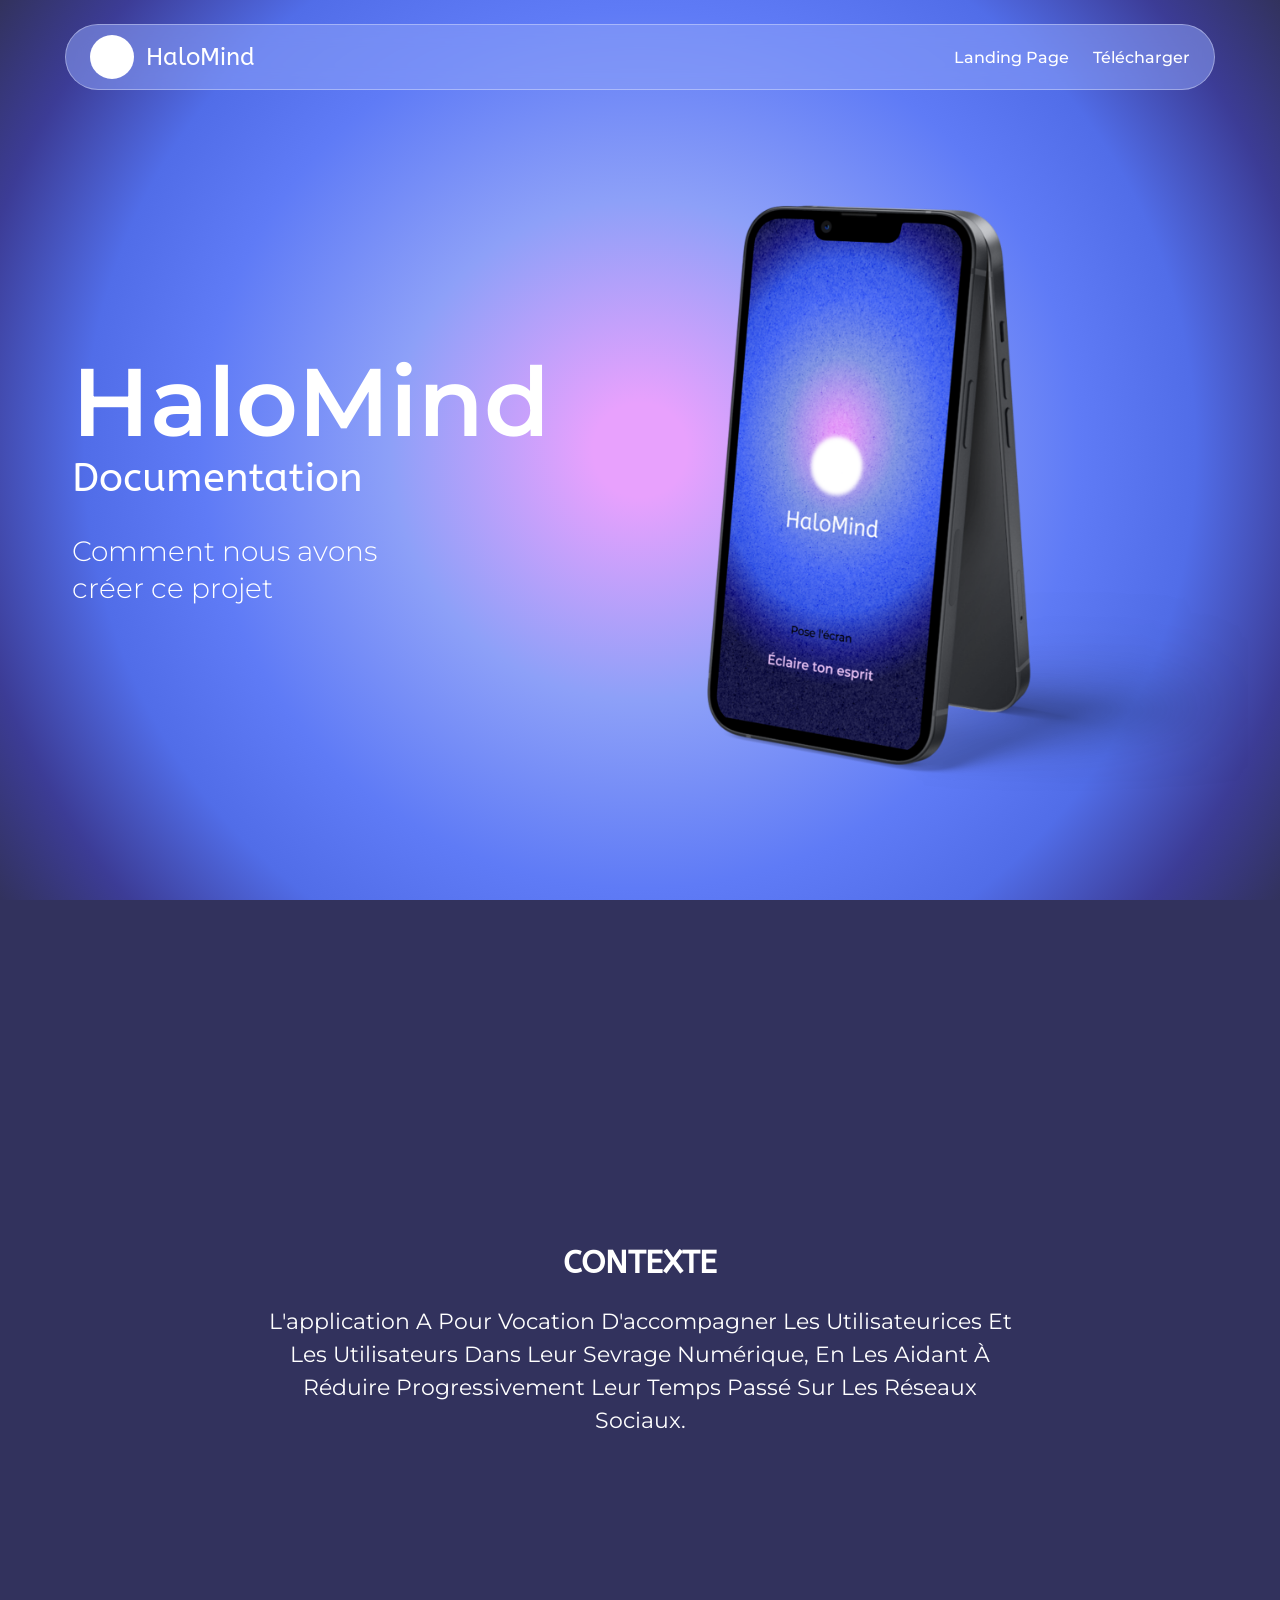
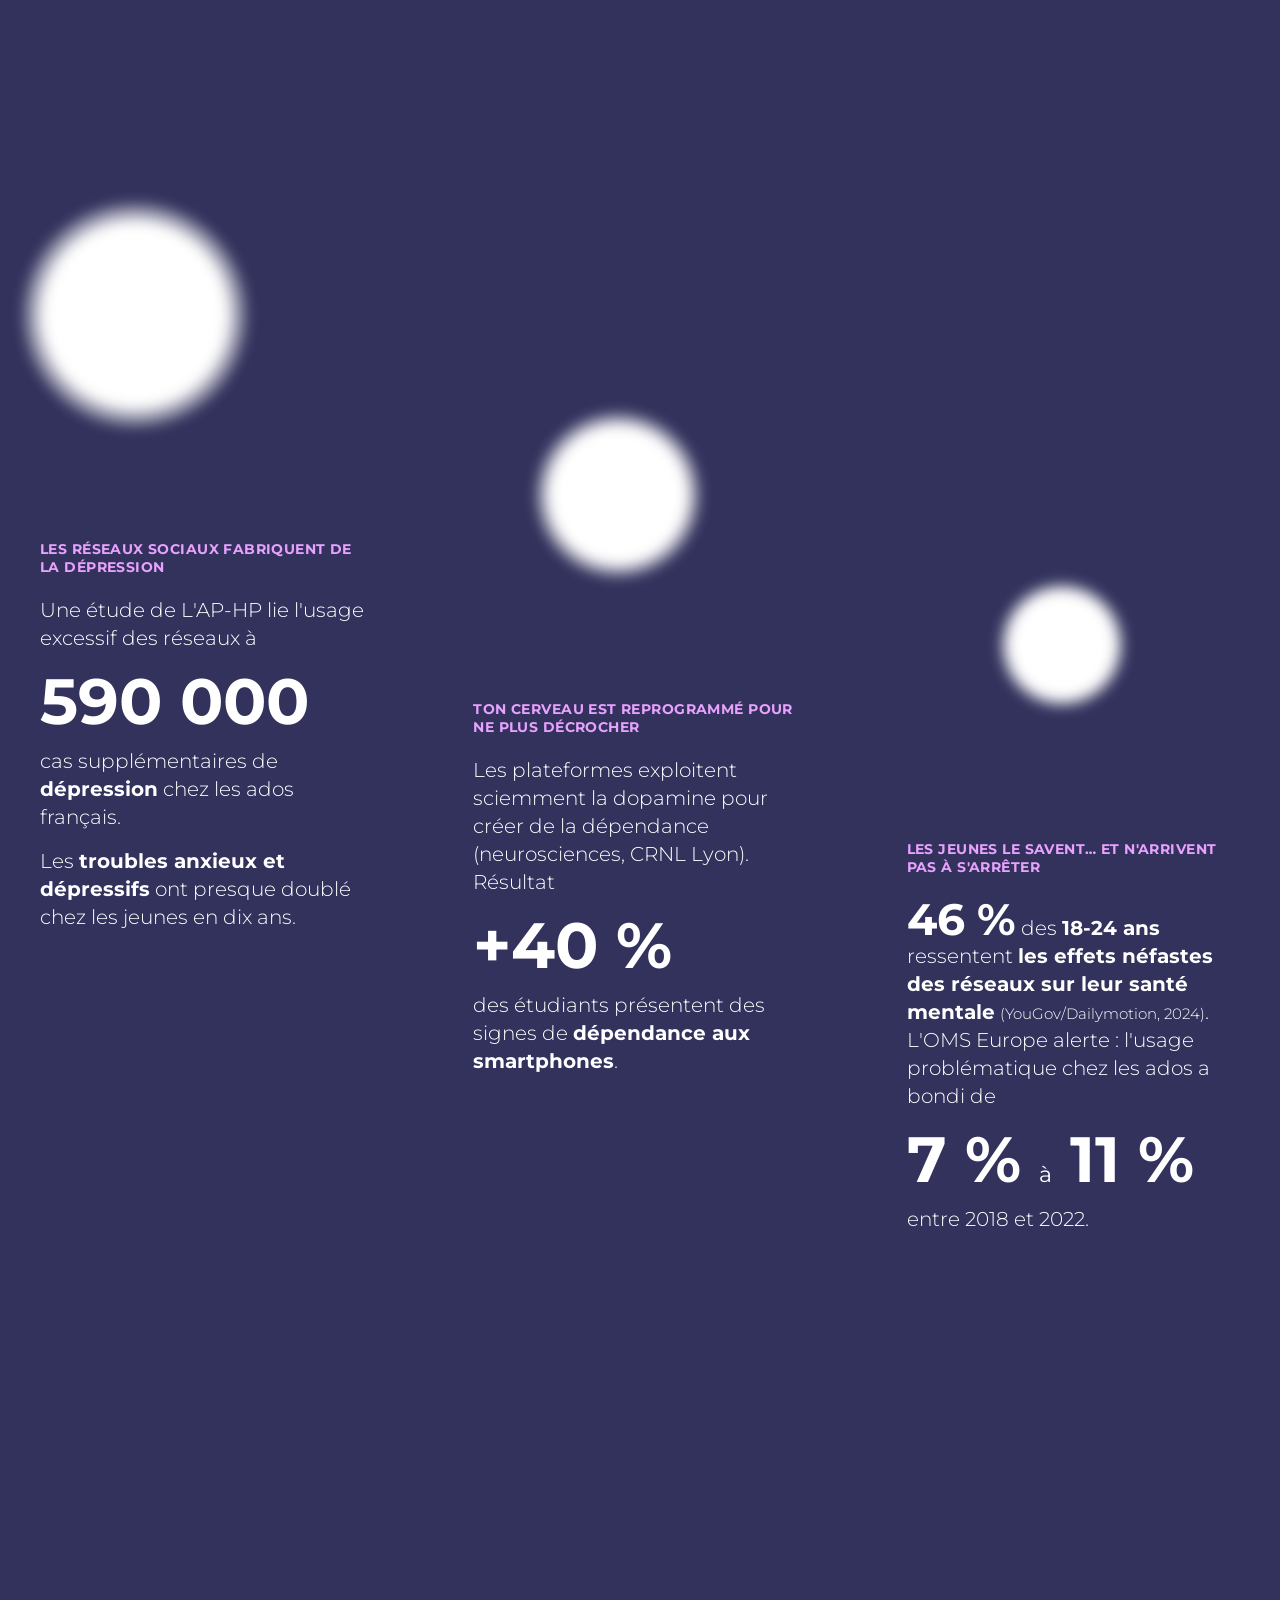
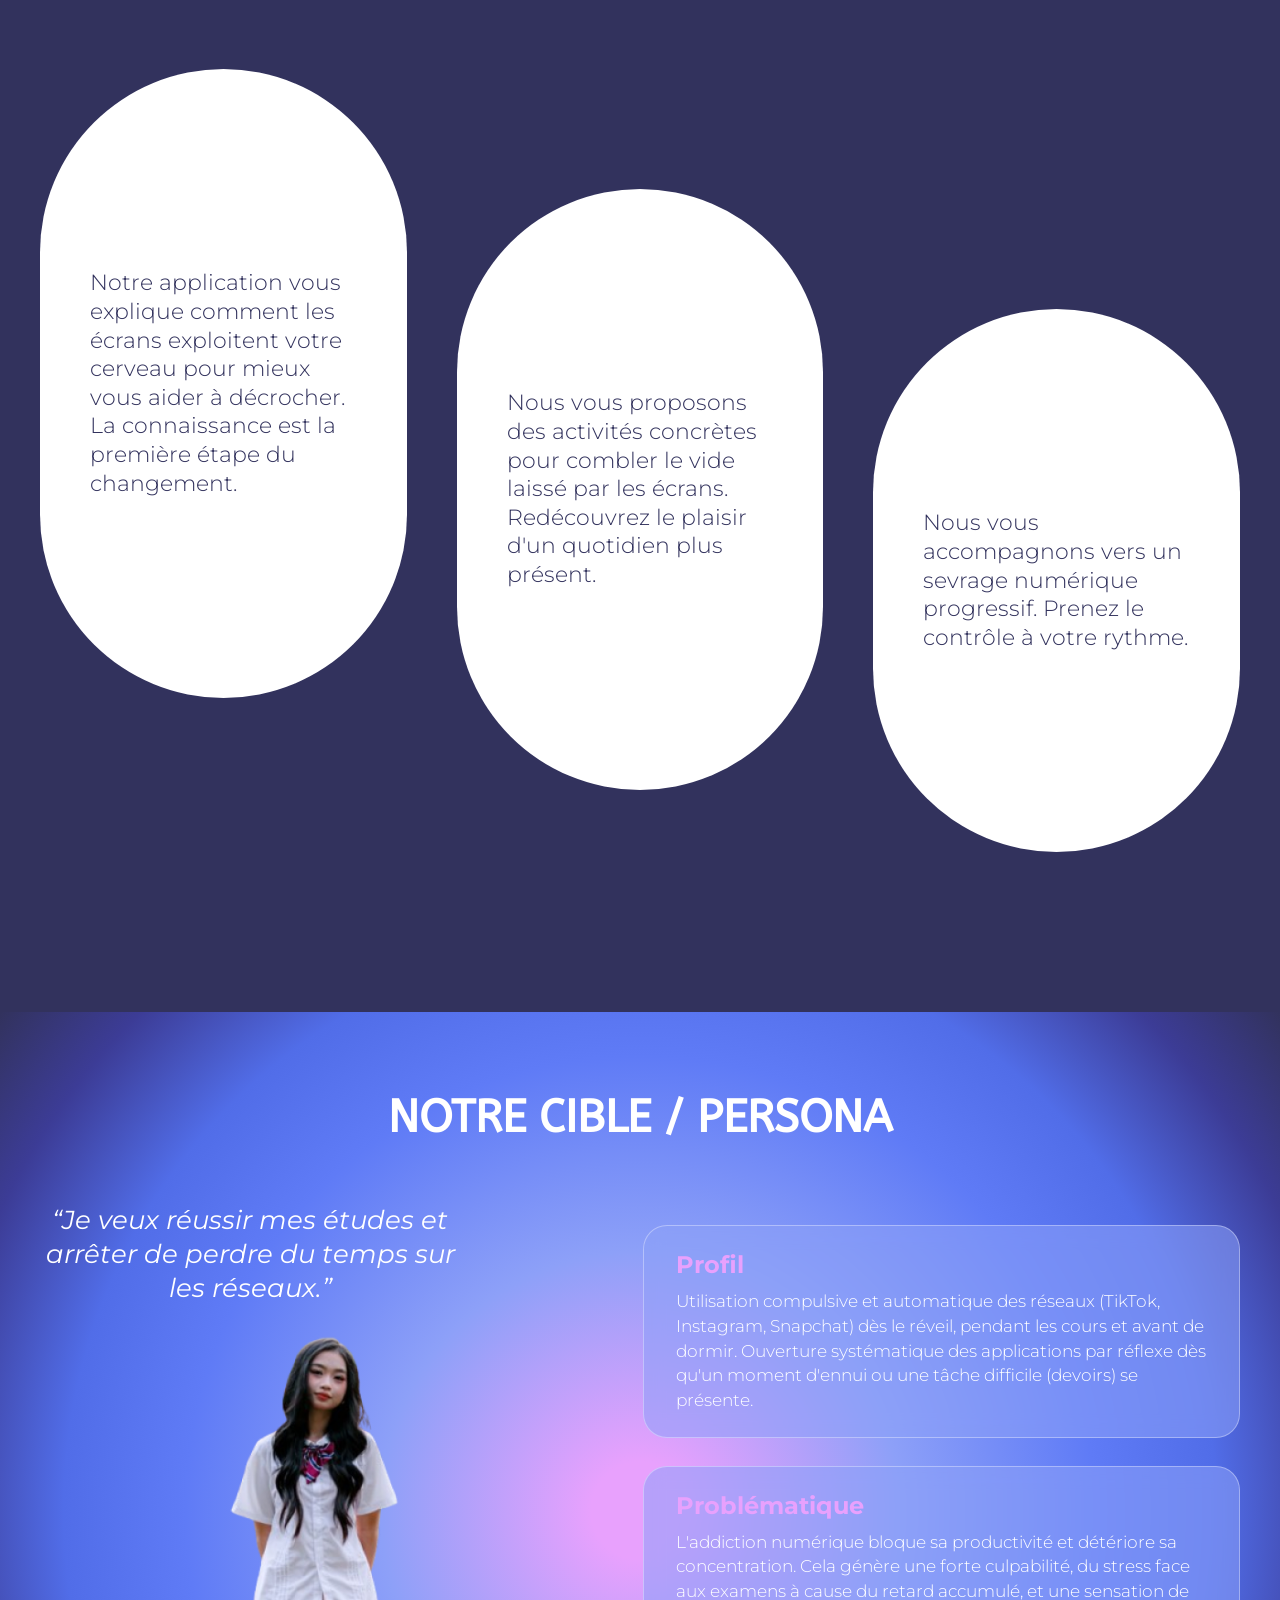
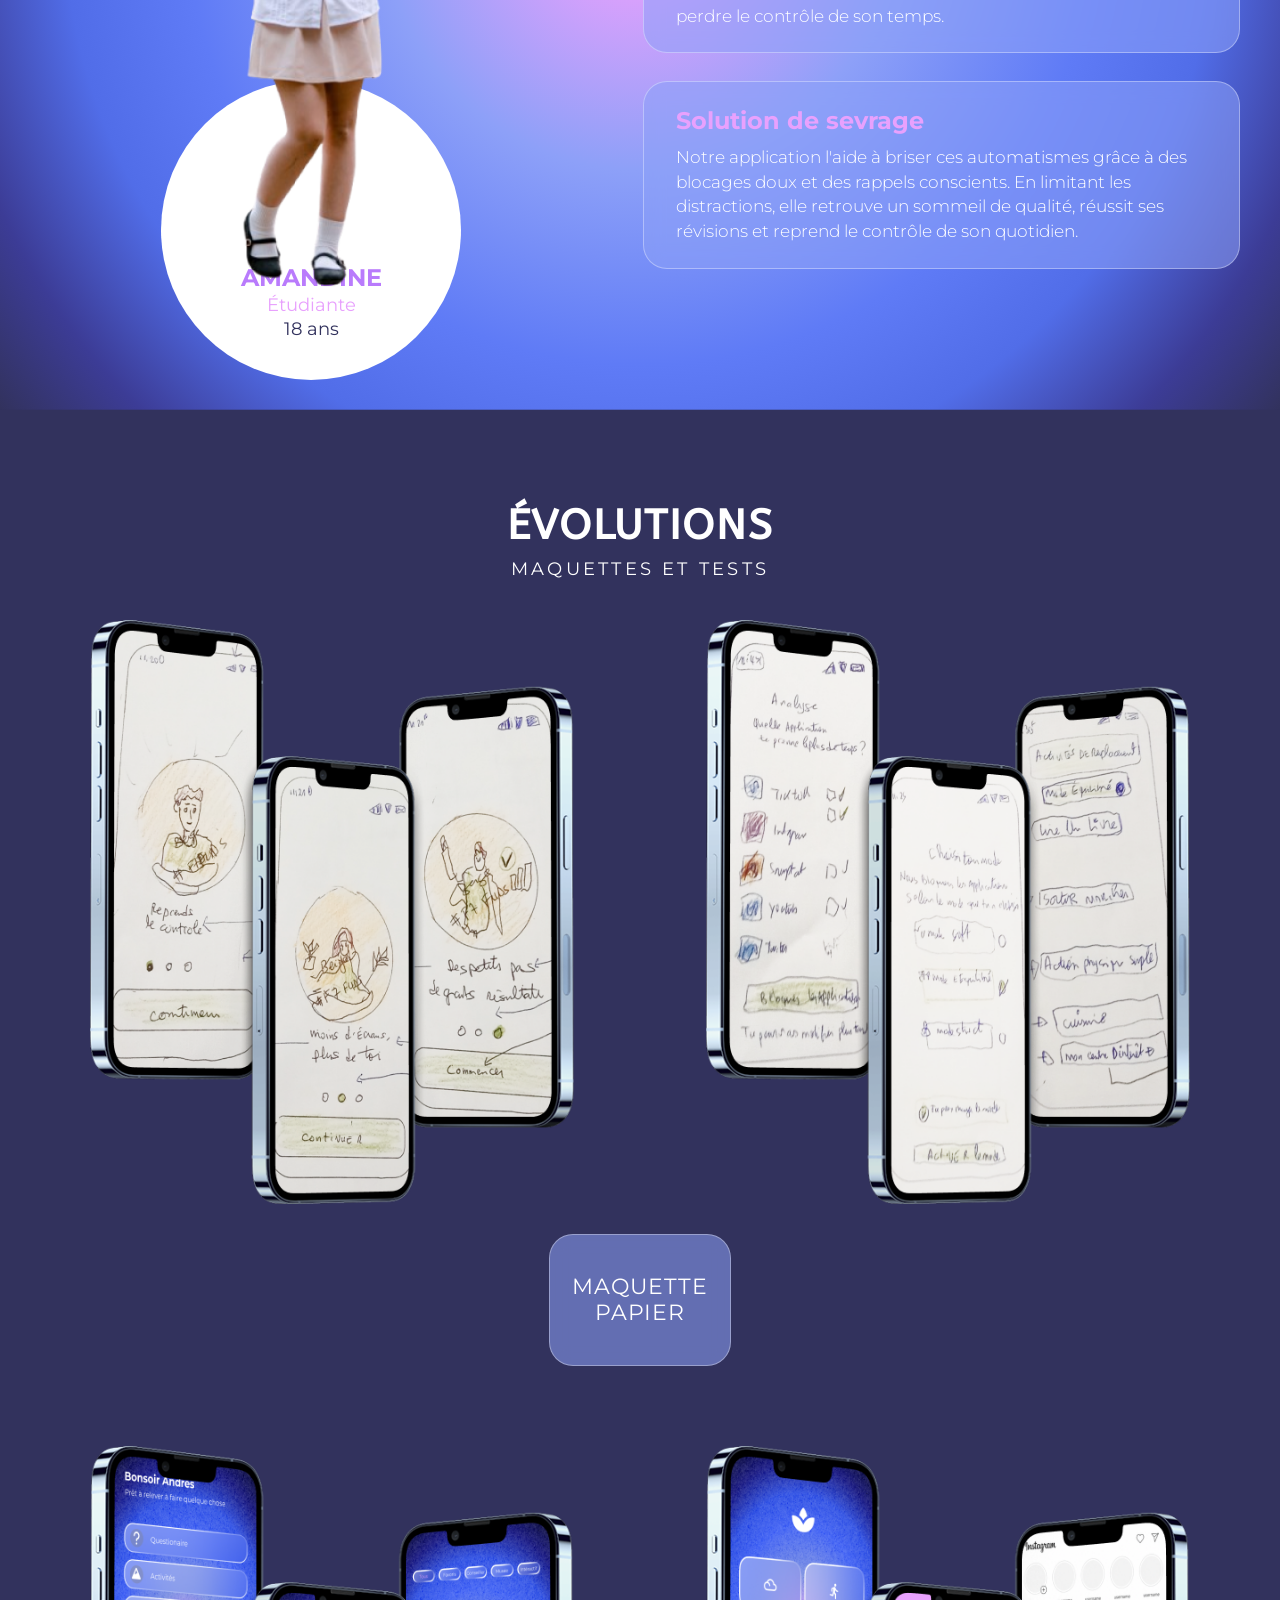
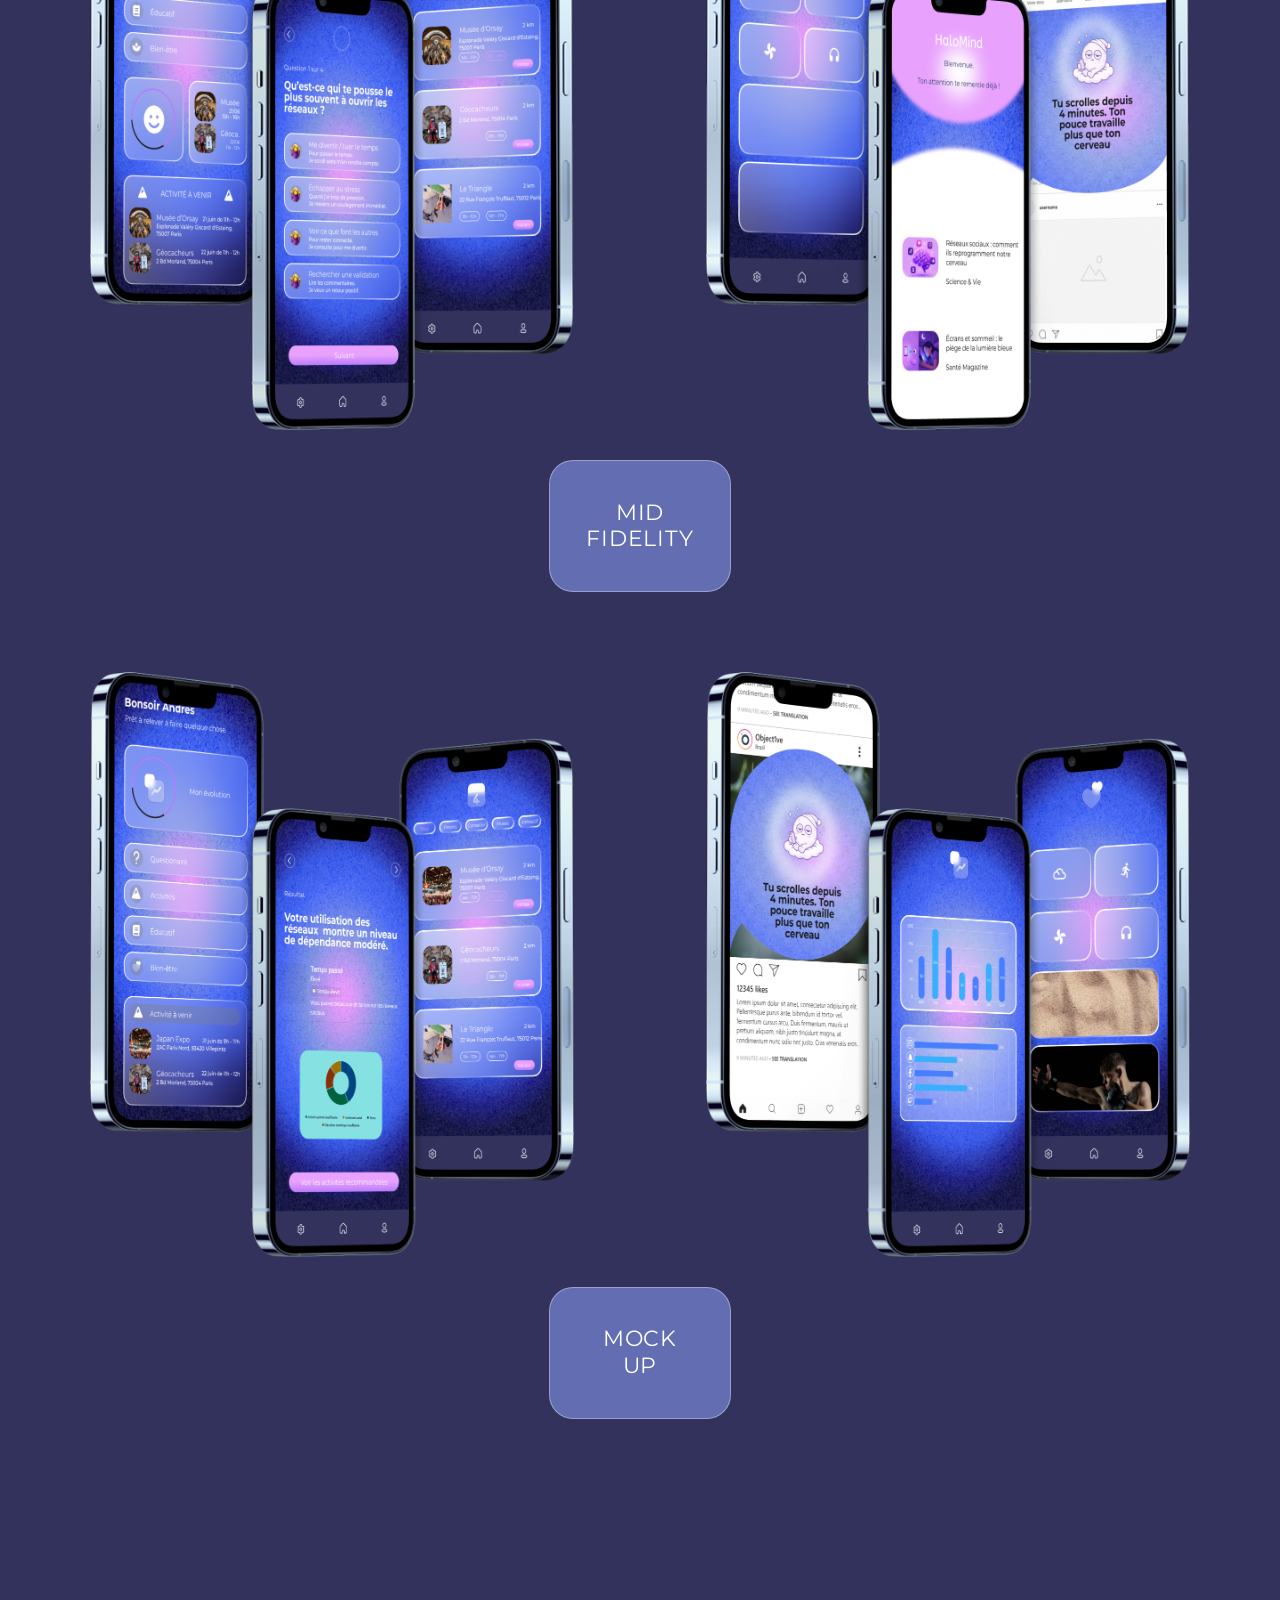
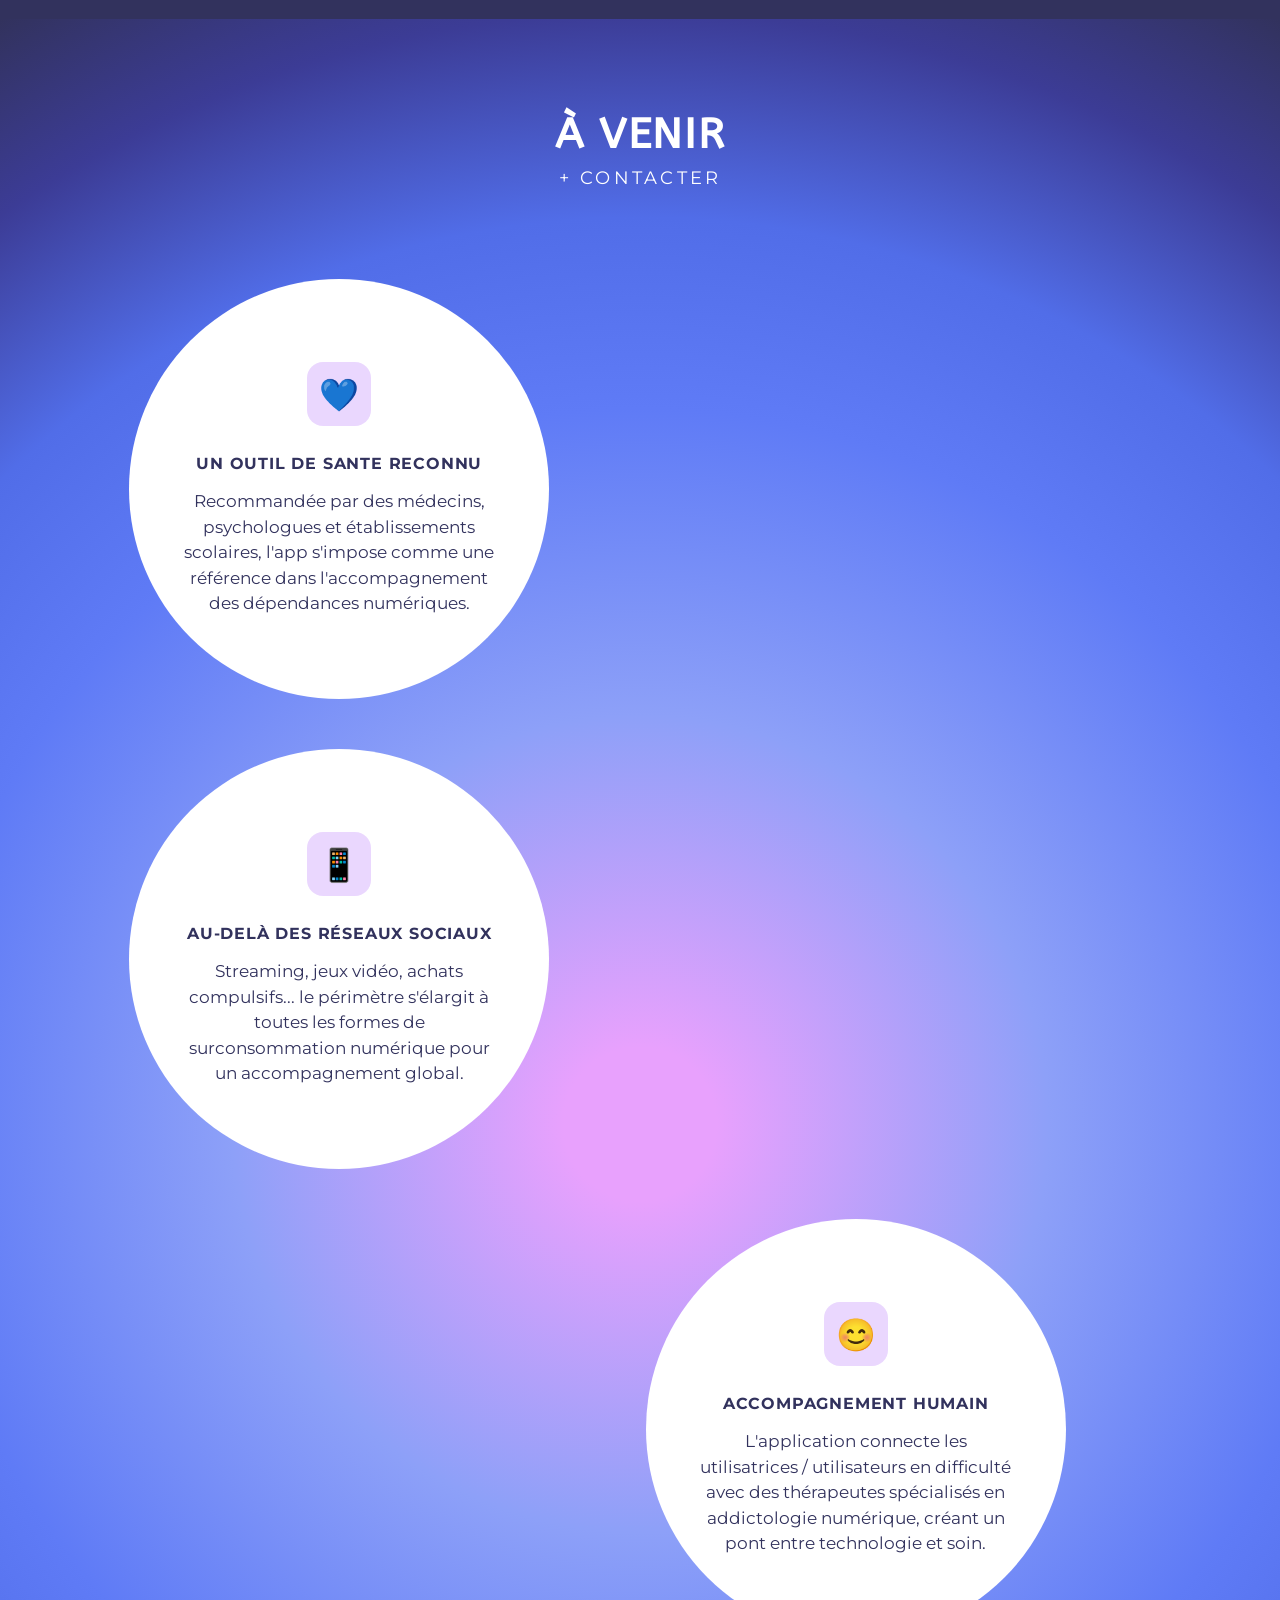
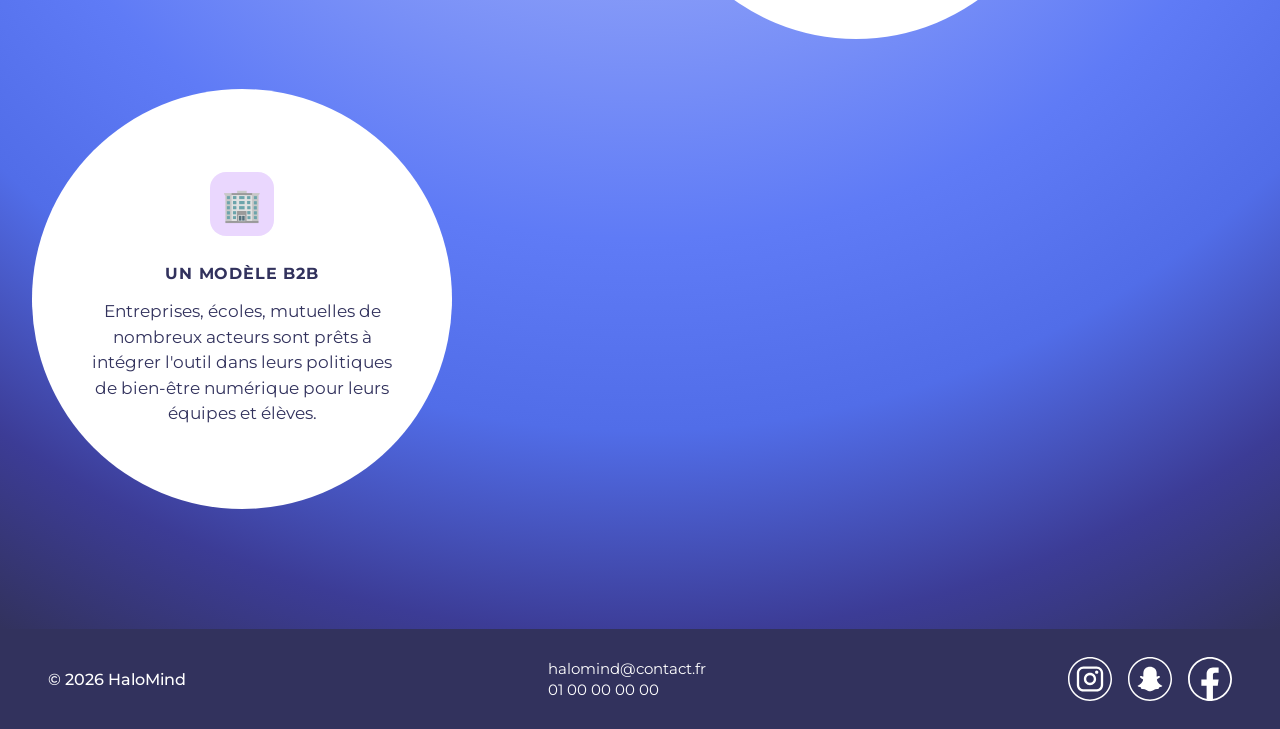
==== doc.html @ e7c94346 "10:53" ====
<!DOCTYPE html>
<html>
  <head>
    <meta charset="utf-8" />
    <meta name="viewport" content="width=device-width" />
    <title>Projet - Documentation</title>
    <link href="style.css" rel="stylesheet" type="text/css" />
    <link href="doc.css" rel="stylesheet" type="text/css" />
    <link href='https://fonts.googleapis.com/css?family=Montserrat' rel='stylesheet'>
    <link href='https://fonts.googleapis.com/css?family=ABeeZee' rel='stylesheet'>
  </head>

  <body>
        <header>
            <nav class="navbar">
                <a class="navbar__brand" href="index.html">
                    <span class="circle"></span>
                    <span class="navbar__name">HaloMind</span>
                </a>
                <div class="navbar__links">
                    <a href="index.html">Landing Page</a>
                    <a href="https://www.figma.com/proto/wf31OGe4L5dS1TVWhRtkSv/Application-Groupe-3?node-id=7284-3832&viewport=946%2C283%2C0.15&t=S5KwPIoOru4DIEJY-1&scaling=min-zoom&content-scaling=fixed&starting-point-node-id=7284%3A3832&show-proto-sidebar=1&page-id=1%3A3">Télécharger</a>
                </div>
            </nav>
        </header>

        <section id="doc_hero" class="radial">
            <div class="doc-hero__text">
                <h1 class="doc-hero__brand">HaloMind</h1>
                <p class="doc-hero__sub">Documentation</p>
                <p class="doc-hero__lead">Comment nous avons<br>créer ce projet</p>
            </div>
            <div class="doc-hero__visual">
                <img src="img/landing_page/5.download/iphone.png" alt="Application HaloMind">
            </div>
        </section>

        <section id="doc_sujet">
            <h2 class="doc-section__title">CONTEXTE</h2><!--Sujet-->
            <p class="doc-section__text">L'application a pour vocation d'accompagner les utilisateurices et les utilisateurs dans leur sevrage numérique, en les aidant à réduire progressivement leur temps passé sur les réseaux sociaux.</p>
        </section>

        <section id="doc_stats">
            <div class="stats-grid">
                <div class="stat-col reveal">
                    <span class="stat-col__halo" style="width:230px;height:230px;top:-40px;left:-20px;"></span>
                    <p class="stat-col__eyebrow">Les réseaux sociaux fabriquent de la dépression</p>
                    <p class="stat-col__text">Une étude de L'AP-HP lie l'usage excessif des réseaux à</p>
                    <p class="stat-col__big">590 000</p>
                    <p class="stat-col__text">cas supplémentaires de <strong>dépression</strong> chez les ados français.</p>
                    <p class="stat-col__text">Les <strong>troubles anxieux et dépressifs</strong> ont presque doublé chez les jeunes en dix ans.</p>
                </div>

                <div class="stat-col reveal">
                    <span class="stat-col__halo" style="width:170px;height:170px;top:10px;left:60px;"></span>
                    <p class="stat-col__eyebrow">Ton cerveau est reprogrammé pour ne plus décrocher</p>
                    <p class="stat-col__text">Les plateformes exploitent sciemment la dopamine pour créer de la dépendance (neurosciences, CRNL Lyon). Résultat</p>
                    <p class="stat-col__big">+40&nbsp;%</p>
                    <p class="stat-col__text">des étudiants présentent des signes de <strong>dépendance aux smartphones</strong>.</p>
                </div>

                <div class="stat-col reveal">
                    <span class="stat-col__halo" style="width:130px;height:130px;top:40px;left:90px;"></span>
                    <p class="stat-col__eyebrow">Les jeunes le savent… et n'arrivent pas à s'arrêter</p>
                    <p class="stat-col__text"><span class="stat-col__big stat-col__big--inline">46&nbsp;%</span> des <strong>18-24 ans</strong> ressentent <strong>les effets néfastes des réseaux sur leur santé mentale</strong> <span class="stat-col__src">(YouGov/Dailymotion, 2024)</span>. L'OMS Europe alerte : l'usage problématique chez les ados a bondi de</p>
                    <p class="stat-col__big">7&nbsp;% <span class="stat-col__to">à</span> 11&nbsp;%</p>
                    <p class="stat-col__text">entre 2018 et 2022.</p>
                </div>
            </div>
        </section>

        <section id="doc_solution">
            <div class="cloud reveal">
                <p>Notre application vous explique comment les écrans exploitent votre cerveau pour mieux vous aider à décrocher. La connaissance est la première étape du changement.</p>
            </div>
            <div class="cloud cloud--mid reveal">
                <p>Nous vous proposons des activités concrètes pour combler le vide laissé par les écrans. Redécouvrez le plaisir d'un quotidien plus présent.</p>
            </div>
            <div class="cloud cloud--low reveal">
                <p>Nous vous accompagnons vers un sevrage numérique progressif. Prenez le contrôle à votre rythme.</p>
            </div>
        </section>

         <section id="doc_persona" class="radial">
            <h2 class="doc-section__title doc-persona__title">NOTRE CIBLE / PERSONA</h2>
            <div class="persona">
                <div class="persona__left">
                    <p class="persona__quote">“Je veux réussir mes études et arrêter de perdre du temps sur les réseaux.”</p>
                    <div class="persona__figure">
                        <div class="persona__badge">
                            <p class="persona__name">AMANDINE</p>
                            <p class="persona__role">Étudiante</p>
                            <p class="persona__age">18 ans</p>
                        </div>
                        <img class="persona__img" src="img/amandinePersona.png" alt="Amandine, étudiante de 18 ans">
                    </div>
                </div>
                <div class="persona__cards">
                    <article class="persona-card frosted reveal">
                        <h3 class="persona-card__title">Profil</h3>
                        <p>Utilisation compulsive et automatique des réseaux (TikTok, Instagram, Snapchat) dès le réveil, pendant les cours et avant de dormir. Ouverture systématique des applications par réflexe dès qu'un moment d'ennui ou une tâche difficile (devoirs) se présente.</p>
                    </article>
                    <article class="persona-card frosted reveal">
                        <h3 class="persona-card__title">Problématique</h3>
                        <p>L'addiction numérique bloque sa productivité et détériore sa concentration. Cela génère une forte culpabilité, du stress face aux examens à cause du retard accumulé, et une sensation de perdre le contrôle de son temps.</p>
                    </article>
                    <article class="persona-card frosted reveal">
                        <h3 class="persona-card__title">Solution de sevrage</h3>
                        <p>Notre application l'aide à briser ces automatismes grâce à des blocages doux et des rappels conscients. En limitant les distractions, elle retrouve un sommeil de qualité, réussit ses révisions et reprend le contrôle de son quotidien.</p>
                    </article>
                </div>
            </div>
         </section>

         <section id="doc_evolution">
            <div class="evo-head">
                <h2 class="evo-title">ÉVOLUTIONS</h2>
                <p class="evo-subtitle">MAQUETTES ET TESTS</p>
            </div>

            <div class="evo-stage">
                <div class="evo-row reveal">
                    <img class="evo-cluster" src="img/header/paper 1.png" alt="Maquettes papier — écrans dessinés à la main">
                    <img class="evo-cluster" src="img/header/paper 2.png" alt="Maquettes papier — écrans dessinés à la main">
                </div>
                <span class="evo-label frosted reveal">Maquette<br>papier</span>
            </div>

            <div class="evo-stage">
                <div class="evo-row reveal">
                    <img class="evo-cluster" src="img/header/mid1.png" alt="Maquettes mid-fidelity">
                    <img class="evo-cluster" src="img/header/mid2.png" alt="Maquettes mid-fidelity">
                </div>
                <span class="evo-label frosted reveal">Mid<br>fidelity</span>
            </div>
            
            <div class="evo-stage">
                <div class="evo-row reveal">
                    <img class="evo-cluster" src="img/header/MockUp1.png" alt="Maquettes mid-fidelity">
                    <img class="evo-cluster" src="img/header/MockUp2.png" alt="Maquettes mid-fidelity">
                </div>
                <span class="evo-label frosted reveal">Mock<br>up</span>
            </div>
         </section>

         <section class="avenir radial">
            <div class="evo-head">
                <h2 class="evo-title">À VENIR</h2>
                <p class="evo-subtitle">+ CONTACTER</p>
            </div>

          <article class="card reveal">
            <div class="card__icon">💙</div>
            <h3 class="card__title">UN OUTIL DE SANTE RECONNU</h3>
            <p class="card__text">Recommandée par des médecins, psychologues et établissements scolaires, l'app s'impose comme une référence dans l'accompagnement des dépendances numériques.</p>
          </article>

          <article class="card reveal">
            <div class="card__icon">📱</div>
            <h3 class="card__title">AU-DELÀ DES RÉSEAUX SOCIAUX</h3>
            <p class="card__text">Streaming, jeux vidéo, achats compulsifs... le périmètre s'élargit à toutes les formes de surconsommation numérique pour un accompagnement global.</p>
          </article>

          <article class="card reveal">
            <div class="card__icon">😊</div>
            <h3 class="card__title">ACCOMPAGNEMENT HUMAIN</h3>
            <p class="card__text">L'application connecte les utilisatrices / utilisateurs en difficulté avec des thérapeutes spécialisés en addictologie numérique, créant un pont entre technologie et soin.</p>
          </article>

          <article class="card reveal">
            <div class="card__icon">🏢</div>
            <h3 class="card__title">UN MODÈLE B2B</h3>
            <p class="card__text">Entreprises, écoles, mutuelles  de nombreux acteurs sont prêts à intégrer l'outil dans leurs politiques de bien-être numérique pour leurs équipes et élèves.</p>
          </article>

         </section>
         <section id="equipe">
            
         </section>
          <footer class="footer">
            <p class="footer__copy">© 2026 HaloMind</p>
            <p class="footer__contact">halomind@contact.fr<br>01 00 00 00 00</p>
            <div class="footer__socials">
                <a href="#" aria-label="Instagram"><img src="img/INSTAGRAM.svg" alt="Instagram"></a>
                <a href="#" aria-label="Snapchat"><img src="img/SNAPCHAT.svg" alt="Snapchat"></a>
                <a href="#" aria-label="Facebook"><img src="img/FACEBOOK.svg" alt="Facebook"></a>
            </div>
        </footer>

    <script src="script.js"></script>
  </body>
</html>
---- style.css ----
@import url('https://fonts.googleapis.com/css2?family=ABeeZee:ital@0;1&family=Montserrat:ital,wght@0,100..900;1,100..900&display=swap');

/* DESIGN TOKENS */
:root {
  /* Couleurs */
  --color-dark:    #32325D;
  --color-blue:    #5F7BF6;
  --color-violet:  #8DA0F8;
  --color-purple:  #B97BFC;
  --color-pink:    #E8A1FD;
  --color-white:   #ffffff;

  /* Nav */
  --nav-bg:        rgba(141, 160, 248, 0.55);
  --nav-border:    rgba(255, 255, 255, 0.35);

  /* Typo */
  --font-body:     "Montserrat", sans-serif;
  --font-brand:    "ABeeZee", sans-serif;

  /* Espacements */
  --space-sm:      16px;
  --space-md:      24px;
  --space-lg:      32px;

  /* Divers */
  --radius-pill:   999px;
  --blur:          10px;
}

/* GENERAL */

html {
  height: 100%;
  width: 100%;
}

body{
  margin: 0;
  width: 100%;
  display: flex;
  flex-direction: column;
  font-family: var(--font-body);
}

header{
  position: fixed;
  top: 0;
  left: 0;
  right: 0;
  z-index: 100;
  padding: var(--space-md) var(--space-lg);
}

h1{
  display: flex;
  justify-content: center;
  color: white;
  margin: 0;
}

h4{
  display: flex;
  justify-content: center;
  color: white;
  margin: 0;
}

/* FOND RADIAL */

.radial {
  background:
      url('img/Rectangle 4169.png'),
      radial-gradient(circle,
          var(--color-pink) 6%,
          var(--color-violet) 32%,
          var(--color-blue) 56%,
          #516DE8 71%,
          #3C3C96 87%,
          var(--color-dark) 100%
      );
  background-blend-mode: multiply;
  background-size: cover;
  background-position: right center;
}

/* NAVBAR */
.navbar{
  display: flex;
  justify-content: space-between;
  align-items: center;
  gap: var(--space-md);
  max-width: 1100px;
  margin: 0 auto;
  padding: 10px var(--space-md);
  background: var(--nav-bg);
  border: 1px solid var(--nav-border);
  border-radius: var(--radius-pill);
  backdrop-filter: blur(var(--blur));
}

.navbar__brand{
  display: flex;
  align-items: center;
  gap: 12px;
  text-decoration: none;
}

.navbar__brand .circle{
  width: 44px;
  height: 44px;
  border-radius: 50%;
  background: var(--color-white);
  flex-shrink: 0;
}

.navbar__name{
  font-family: var(--font-brand);
  font-size: 24px;
  color: var(--color-white);
}

.navbar__links{
  display: flex;
  gap: var(--space-md);
}

.navbar__links a{
  color: var(--color-white);
  text-decoration: none;
  font-weight: 500;
}

.navbar__links a:hover{
  opacity: 0.8;
}

/* HERO_HEADER */

#hero_header {
  display: flex;
  flex-direction: column;
  justify-content: center;
  align-items: center;
  gap: var(--space-md);
  padding: 110px var(--space-lg) 40px;
  width: 100%;
  min-height: 100vh;
  box-sizing: border-box;
  text-align: center;
}

.hero__stage{
  position: relative;
  display: flex;
  justify-content: center;
  align-items: center;
}

.hero__halo{
  position: absolute;
  width: 420px;
  height: 420px;
  max-width: 80vw;
  border-radius: 50%;
  background: radial-gradient(circle, var(--color-white) 0%, rgba(255,255,255,0.7) 40%, rgba(255,255,255,0) 70%);
  filter: blur(25px);
  animation: levitate 5s ease-in-out infinite;
}

.hero__asset{
  position: relative;
  height: 55vh;
  max-height: 520px;
  width: auto;
  animation: levitate 5s ease-in-out infinite;
}

@keyframes levitate{
  0%, 100% { transform: translateY(0); }
  50%      { transform: translateY(-18px); }
}

.text_1_hero_header{
  margin: 0;
  font-size: 28px;
  font-weight: 300;
  color: var(--color-white);
}

.text_2_hero_header{
  margin: 0;
  font-size: 34px;
  font-weight: 700;
  color: var(--color-pink);
}

/* UTILITAIRES PARTAGÉS */

/* Effet verre dépoli (comme la nav) */
.frosted{
  background: var(--nav-bg);
  border: 1px solid var(--nav-border);
  backdrop-filter: blur(var(--blur));
}

/* Titre de section */
.section__title{
  font-family: 'ABeeZee';
  margin: 0;
  font-size: 32px;
  font-weight: 700;
  letter-spacing: 0.05em;
  color: var(--color-white);
}

.section__title--left{
  text-align: left;
}

/* Halo blanc réutilisable (derrière un visuel) */
.halo{
  position: absolute;
  border-radius: 50%;
  background: radial-gradient(circle, var(--color-white) 0%, rgba(255,255,255,0.7) 40%, rgba(255,255,255,0) 70%);
  filter: blur(25px);
  z-index: 0;
}
---- doc.css ----
/* Le code CSS spécifique à la page de documentation */

body{
  background: var(--color-dark);
}

/* COLOR */

.secondaire{
  color: #32325D;
}

/* ============ HERO DOC ============ */

#doc_hero{
  display: flex;
  align-items: center;
  justify-content: space-between;
  gap: 40px;
  min-height: 100vh;
  padding: 120px var(--space-lg) 60px;
  box-sizing: border-box;
}

.doc-hero__text{
  flex: 1;
  padding-left: 40px;
  color: var(--color-white);
}

.doc-hero__brand{
  display: block;
  margin: 0;
  font-family: var(--font-body);
  font-size: 96px;
  font-weight: 600;
  line-height: 1;
  color: var(--color-white);
}

.doc-hero__sub{
  margin: 4px 0 32px;
  font-family: var(--font-brand);
  font-size: 40px;
  color: var(--color-white);
}

.doc-hero__lead{
  margin: 0;
  font-size: 28px;
  font-weight: 300;
  line-height: 1.3;
  color: var(--color-white);
}

.doc-hero__visual{
  flex: 1;
  display: flex;
  justify-content: flex-end;
  align-items: center;
}

.doc-hero__visual img{
  max-height: 75vh;
  width: auto;
}

/* ============ SECTIONS DOC ============ */

#doc_sujet{
  display: flex;
  flex-direction: column;
  align-items: center;
  text-align: center;
  gap: 24px;
  min-height: 80vh;
  justify-content: center;
  padding: 80px var(--space-lg);
  color: var(--color-white);
}

.doc-section__title{
  font-family: 'ABeeZee';
  margin: 0;
  font-size: 32px;
  font-weight: 700;
  color: white;
}

.doc-section__text{
  max-width: 760px;
  margin: 0;
  font-size: 22px;
  line-height: 1.5;
  text-transform: capitalize;
}

/* ============ STATISTIQUES ============ */

#doc_stats{
  padding: 60px var(--space-lg) 120px;
}

.stats-grid{
  display: grid;
  grid-template-columns: repeat(3, 1fr);
  gap: 100px;
  max-width: 1200px;
  margin: 0 auto;
  align-items: start; /* requis pour que sticky fonctionne */
}

.stat-col{
  position: sticky;
  top: 170px; /* dégage la nav fixe */
  padding-top: 300px; /* espace généreux pour les halos au-dessus du texte */
  padding-bottom: 200px; /* évite que le contenu soit coupé */
  color: var(--color-white);
  z-index: 1;
}

/* décalage vertical façon magazine */
.stats-grid .stat-col:nth-child(2){ margin-top: 160px; }
.stats-grid .stat-col:nth-child(3){ margin-top: 300px; }

.stat-col__halo{
  position: absolute;
  border-radius: 50%;
  background: radial-gradient(circle, var(--color-white) 0%, var(--color-white) 55%, rgba(255,255,255,0) 72%);
  filter: blur(6px);
  pointer-events: none;
}

.stat-col__eyebrow{
  position: relative;
  text-transform: uppercase;
  font-size: 14px;
  font-weight: 700;
  letter-spacing: 0.03em;
  color: #E8A1FD;
  margin: 0 0 20px;
}

.stat-col__text{
  font-size: 20px;
  font-weight: 300;
  line-height: 1.4;
  margin: 0 0 16px;
}

.stat-col__text strong{
  font-weight: 700;
}

.stat-col__big{
  font-size: 64px;
  font-weight: 700;
  line-height: 1.05;
  margin: 8px 0 12px;
}

.stat-col__big--inline{
  display: inline;
  font-size: 44px;
  vertical-align: baseline;
}

.stat-col__to{
  font-size: 22px;
  font-weight: 400;
}

.stat-col__src{
  font-size: 15px;
  font-weight: 300;
}

/* ============ SOLUTION (blocs blancs) ============ */

#doc_solution{
  position: relative;
  z-index: 10; /* passe par-dessus les colonnes stats pour les "pousser" */
  display: grid;
  grid-template-columns: repeat(3, 1fr);
  gap: 50px;
  max-width: 1200px;
  margin: 0 auto;
  padding: 100px var(--space-lg) 160px;
  align-items: start;
  background: var(--color-dark);
}

.cloud{
  position: sticky;
  top: 200px;
  background: var(--color-white);
  color: var(--color-dark);
  border-radius: 300px;
  padding: 200px 50px;
  box-sizing: border-box;
}

.cloud p{
  font-family: "Montserrat", sans-serif;
  margin: 0;
  font-size: 22px;
  font-weight: 300;
  line-height: 1.3;
}

/* décalage vertical en escalier */
.cloud--mid{ margin-top: 120px; top: 200px; }
.cloud--low{ margin-top: 240px; top: 200px; }

/* ============ PERSONA ============ */

#doc_persona{
  padding: 80px var(--space-lg) 120px;
}

.doc-persona__title{
  text-align: center;
  font-size: 44px;
  margin-bottom: 60px;
}

.persona{
  display: grid;
  grid-template-columns: 1fr 1.1fr;
  gap: 60px;
  max-width: 1200px;
  margin: 0 auto;
  align-items: center;
}

.persona__left{
  position: relative;
  display: flex;
  flex-direction: column;
  align-items: center;
}

.persona__quote{
  align-self: flex-start;
  max-width: 420px;
  margin: 0 0 24px;
  font-style: italic;
  font-size: 26px;
  line-height: 1.3;
  text-align: center;
  color: white;
}

.persona__figure{
  position: relative;
  display: inline-block;
}

.persona__img{
  position: relative;
  z-index: 2;
  height: 560px;
  width: auto;
  display: block;
}

.persona__badge{
  position: absolute;
  z-index: 1;
  bottom: -90px;
  left: 50%;
  transform: translateX(-50%);
  width: 300px;
  height: 300px;
  border-radius: 50%;
  background: var(--color-white);
  display: flex;
  flex-direction: column;
  align-items: center;
  justify-content: flex-end;
  padding-bottom: 40px;
  box-sizing: border-box;
  text-align: center;
}

.persona__name{
  margin: 0;
  font-size: 24px;
  font-weight: 700;
  color: var(--color-purple);
}

.persona__role{
  margin: 2px 0;
  font-size: 18px;
  color: var(--color-pink);
}

.persona__age{
  margin: 0;
  font-size: 18px;
  color: var(--color-dark);
}

.persona__cards{
  display: flex;
  flex-direction: column;
  gap: 28px;
}

.persona-card{
  border-radius: 24px;
  padding: 24px 32px;
  color: var(--color-white);
}

.persona-card__title{
  margin: 0 0 10px;
  font-size: 24px;
  font-weight: 700;
  color: #E8A1FD;
}

.persona-card p{
  margin: 0;
  font-size: 17px;
  font-weight: 300;
  line-height: 1.45;
}

/* ============ ÉVOLUTIONS ============ */

#doc_evolution{
  padding: 90px var(--space-lg) 120px;
}

.evo-head{
  text-align: center;
  margin-bottom: 40px;
  color: var(--color-white);
}

.evo-title{
  font-family: 'ABeeZee', sans-serif;
  margin: 0;
  font-size: 42px;
  font-weight: 700;
  letter-spacing: 0.04em;
}

.evo-subtitle{
  margin: 8px 0 0;
  font-size: 18px;
  font-weight: 400;
  letter-spacing: 0.18em;
}

.evo-stage{
  display: flex;
  flex-direction: column;
  align-items: center;
  gap: 30px;
  max-width: 1100px;
  margin: 0 auto 80px;
}

.evo-row{
  display: flex;
  justify-content: space-between;
  align-items: center;
  gap: 40px;
}

.evo-cluster{
  width: 44%;
  height: auto;
  display: block;
}

.evo-label{
  display: flex;
  align-items: center;
  justify-content: center;
  width: 180px;
  height: 130px;
  border-radius: 24px;
  color: var(--color-white);
  font-size: 22px;
  font-weight: 300px;
  line-height: 1.2;
  text-align: center;
  text-transform: uppercase;
  letter-spacing: 0.04em;
}

/* ============ RÉVÉLATION AU SCROLL ============ */

.reveal{
  opacity: 0;
  transform: translateY(40px);
  transition: opacity 0.7s ease, transform 0.7s ease;
}

.reveal.is-visible{
  opacity: 1;
  transform: none;
}

/* apparition successive gauche → droite */
.stats-grid .stat-col:nth-child(2),
#doc_solution .cloud--mid{ transition-delay: 0.2s; }
.stats-grid .stat-col:nth-child(3),
#doc_solution .cloud--low{ transition-delay: 0.4s; }

/* ============ AVENIR ============ */

.avenir{
  display: flex;
  flex-direction: column;
  gap: 50px;
  /* ANDRES */
  padding: 90px var(--space-lg) 120px;
}

.card{
  position: relative;
  background: var(--color-white);
  border-radius: 50%;
  width: 420px;
  height: 420px;
  padding: 50px;
  box-sizing: border-box;
  display: flex;
  flex-direction: column;
  align-items: center;
  justify-content: center;
  text-align: center;
  gap: 16px;
}

.card::before{
  content: '';
  position: absolute;
  width: 500px;
  height: 500px;
  border-radius: 50%;
  background: radial-gradient(circle, rgba(255,255,255,0.8) 0%, rgba(255,255,255,0.4) 50%, rgba(255,255,255,0) 70%);
  filter: blur(40px);
  z-index: -1;
}

.card:nth-child(1){
  align-self: flex-end;
  margin-right: 15%;
}

.card:nth-child(2){
  align-self: flex-start;
  margin-left: 8%;
}

.card:nth-child(3){
  align-self: flex-start;
  margin-left: 8%;
}

.card:nth-child(4){
  align-self: flex-end;
  margin-right: 15%;
}

.card__icon{
  width: 64px;
  height: 64px;
  background: rgba(185, 123, 252, 0.3);
  border-radius: 16px;
  display: flex;
  align-items: center;
  justify-content: center;
  font-size: 32px;
  margin-bottom: 12px;
}

.card__title{
  margin: 0;
  font-size: 16px;
  font-weight: 700;
  letter-spacing: 0.05em;
  color: var(--color-dark);
  text-transform: uppercase;
}

.card__text{
  margin: 0;
  font-size: 17px;
  line-height: 1.5;
  font-weight: 400;
  color: var(--color-dark);
}

/* ============ FOOTER ============ */

.footer{
  display: flex;
  align-items: center;
  justify-content: space-between;
  gap: var(--space-md);
  padding: 28px 48px;
  background: var(--color-dark);
  color: var(--color-white);
}

.footer__copy{
  margin: 0;
  font-size: 16px;
  font-weight: 500;
}

.footer__contact{
  margin: 0;
  font-size: 15px;
  font-weight: 400;
  line-height: 1.4;
}

.footer__socials{
  display: flex;
  gap: 16px;
}

.footer__socials img{
  width: 44px;
  height: 44px;
  display: block;
  transition: transform 0.2s ease;
}

.footer__socials a:hover img{
  transform: scale(1.1);
}

/* ============ RESPONSIVE ============ */

@media (max-width: 768px){
  #doc_hero{
    flex-direction: column;
    text-align: center;
    gap: 40px;
  }
  .doc-hero__text{
    padding-left: 0;
  }
  .doc-hero__brand{
    font-size: 64px;
  }
  .doc-hero__visual{
    justify-content: center;
  }

  .stats-grid,
  #doc_solution{
    grid-template-columns: 1fr;
  }
  .stat-col{
    position: static;
  }

  .persona{
    grid-template-columns: 1fr;
    gap: 40px;
  }
  .doc-persona__title{
    font-size: 32px;
  }
  .stats-grid .stat-col:nth-child(2),
  .stats-grid .stat-col:nth-child(3),
  .cloud--mid,
  .cloud--low{
    margin-top: 0;
  }

  .avenir{
    padding: 80px var(--space-lg);
    gap: 60px;
  }

  .card{
    width: 100%;
    max-width: 380px;
    height: auto;
    aspect-ratio: 1;
    padding: 40px 32px;
  }

  .card::before{
    width: 110%;
    height: 110%;
  }

  .card:nth-child(1),
  .card:nth-child(2),
  .card:nth-child(3),
  .card:nth-child(4){
    align-self: center;
    margin: 0;
  }

  .footer{
    flex-direction: column;
    gap: 16px;
    text-align: center;
  }
}
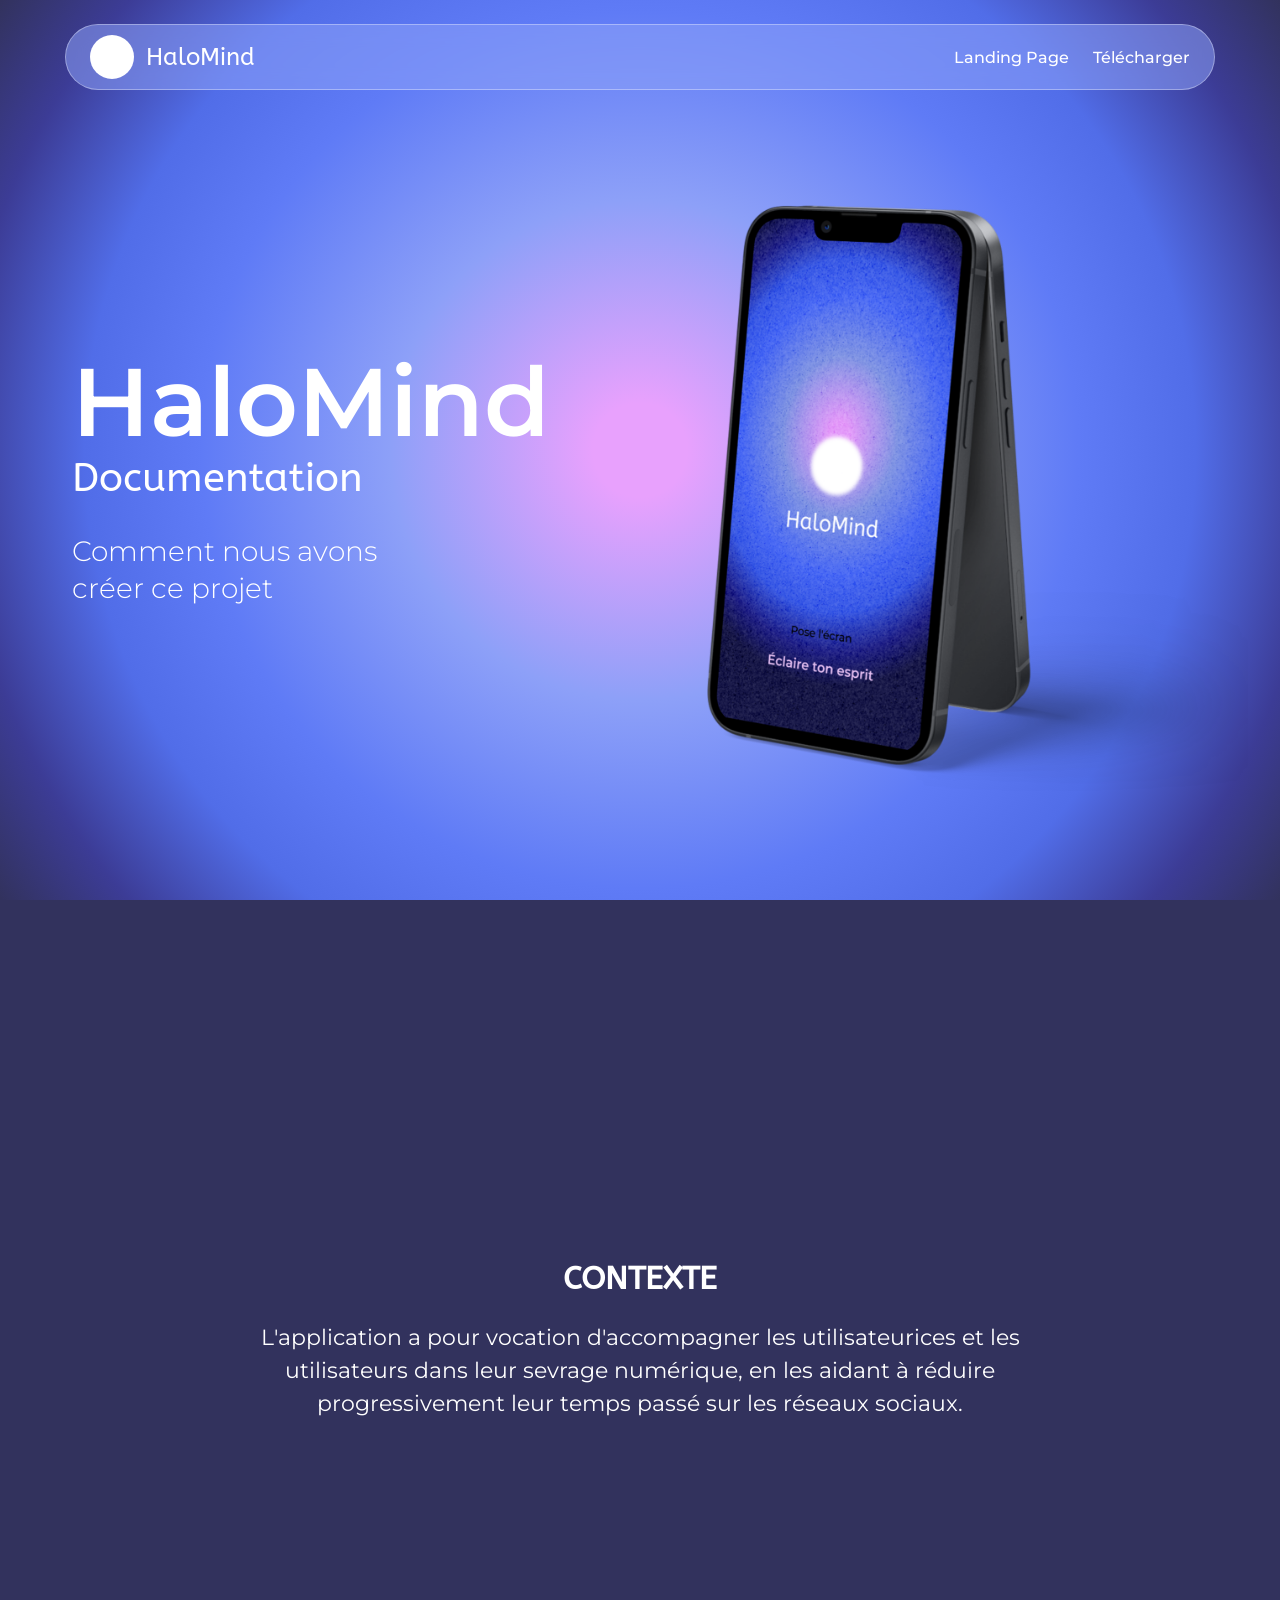
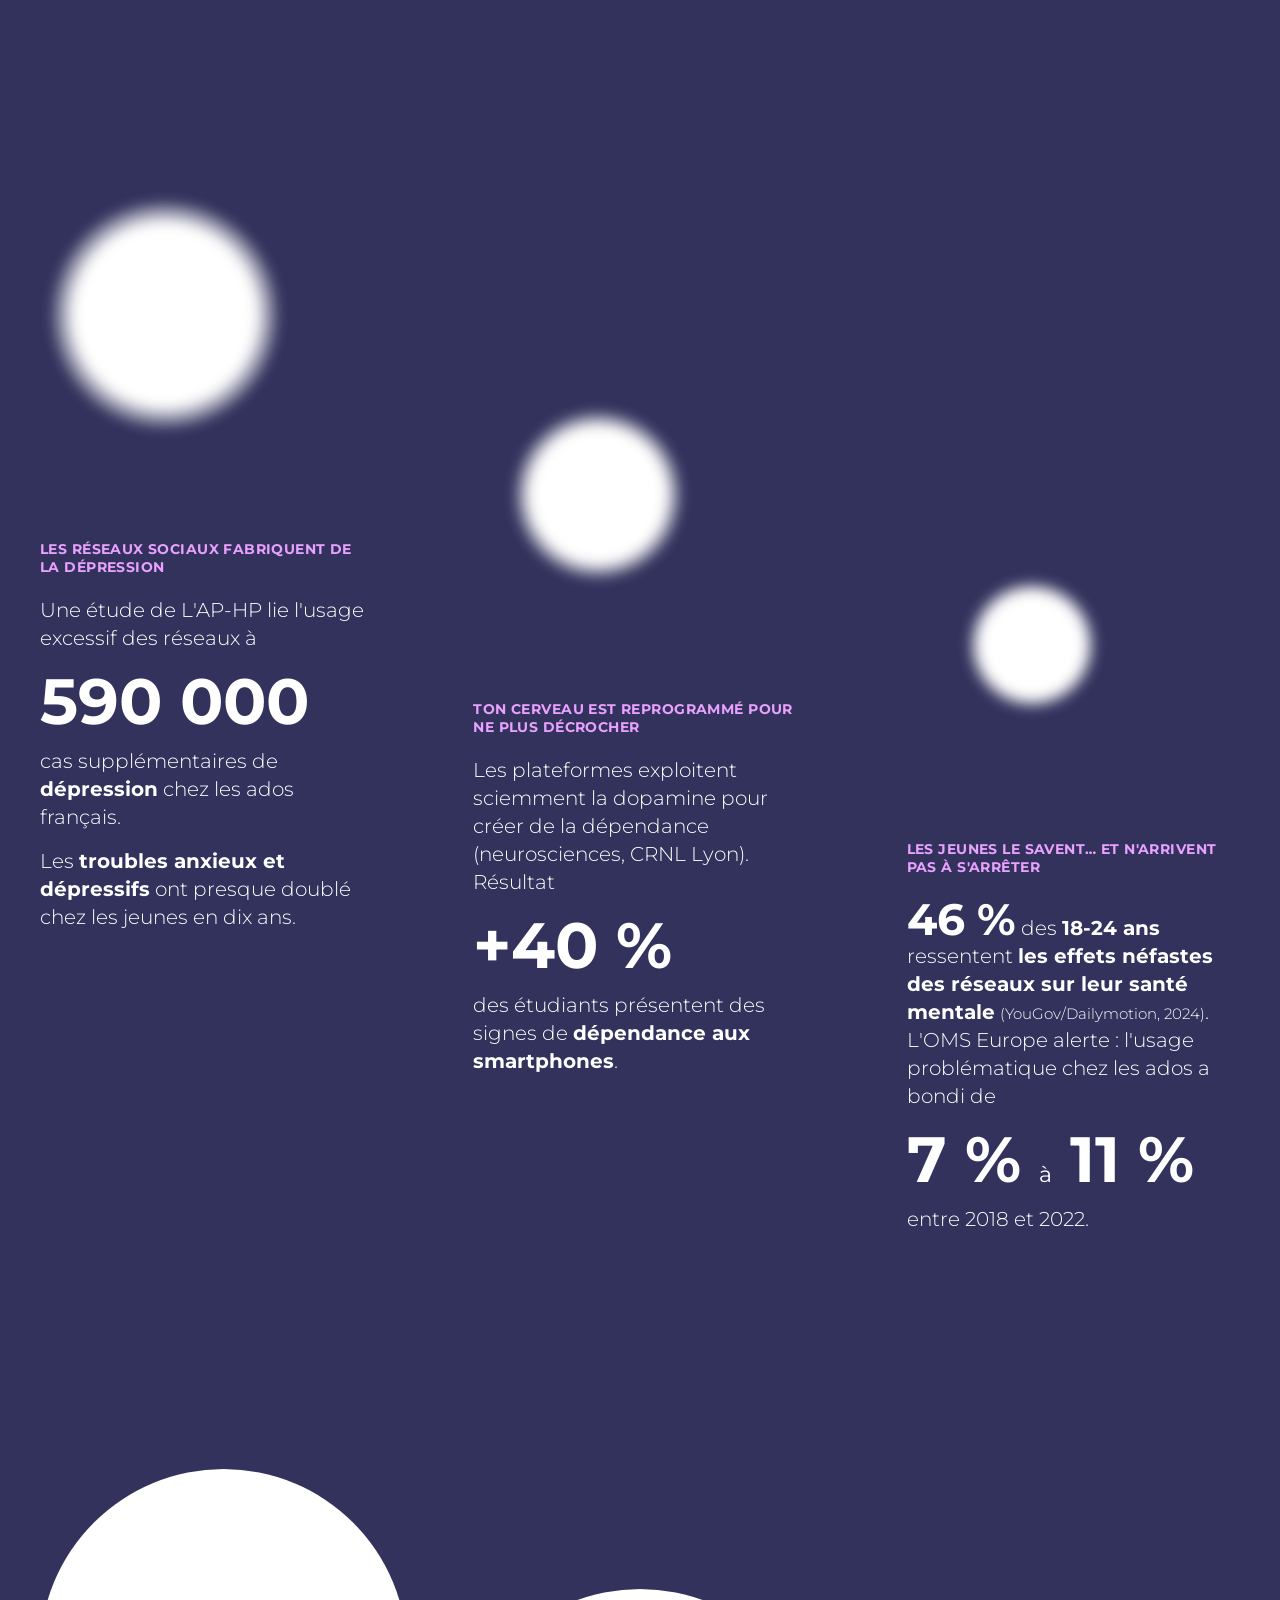
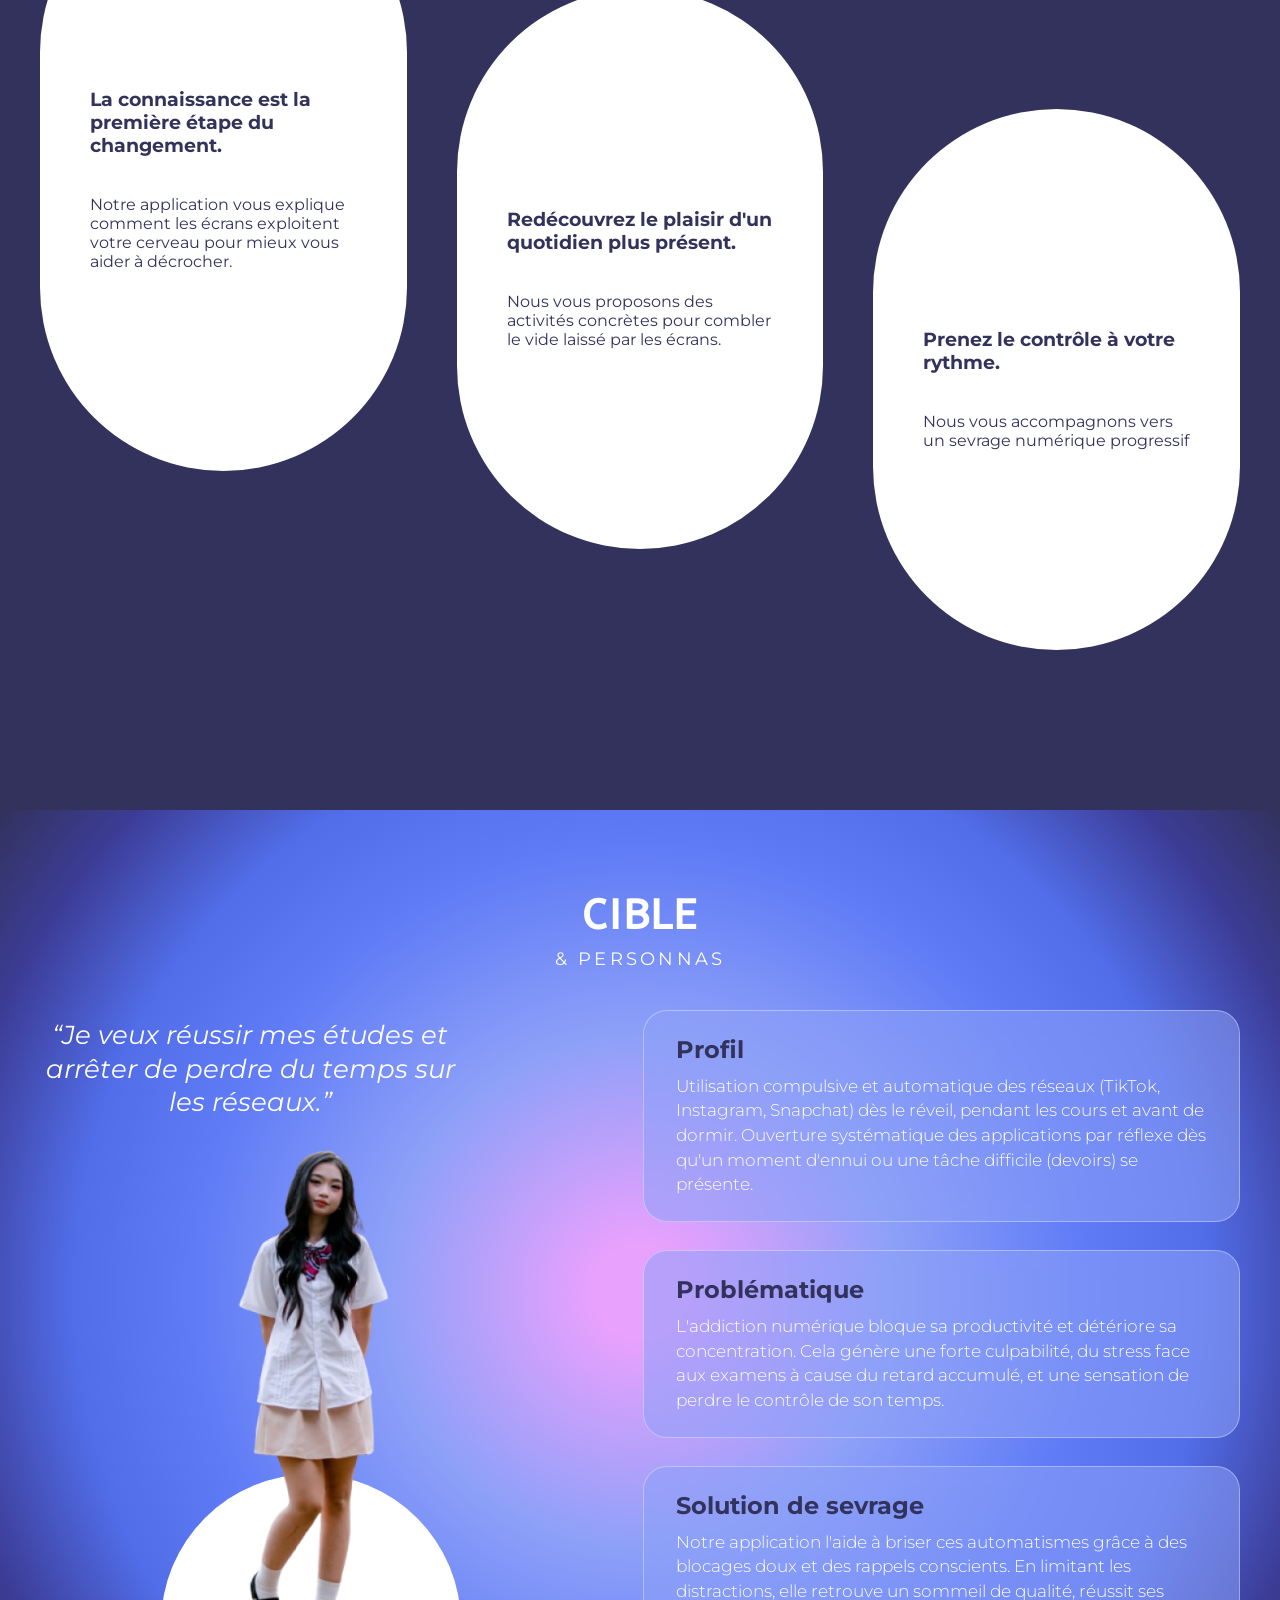
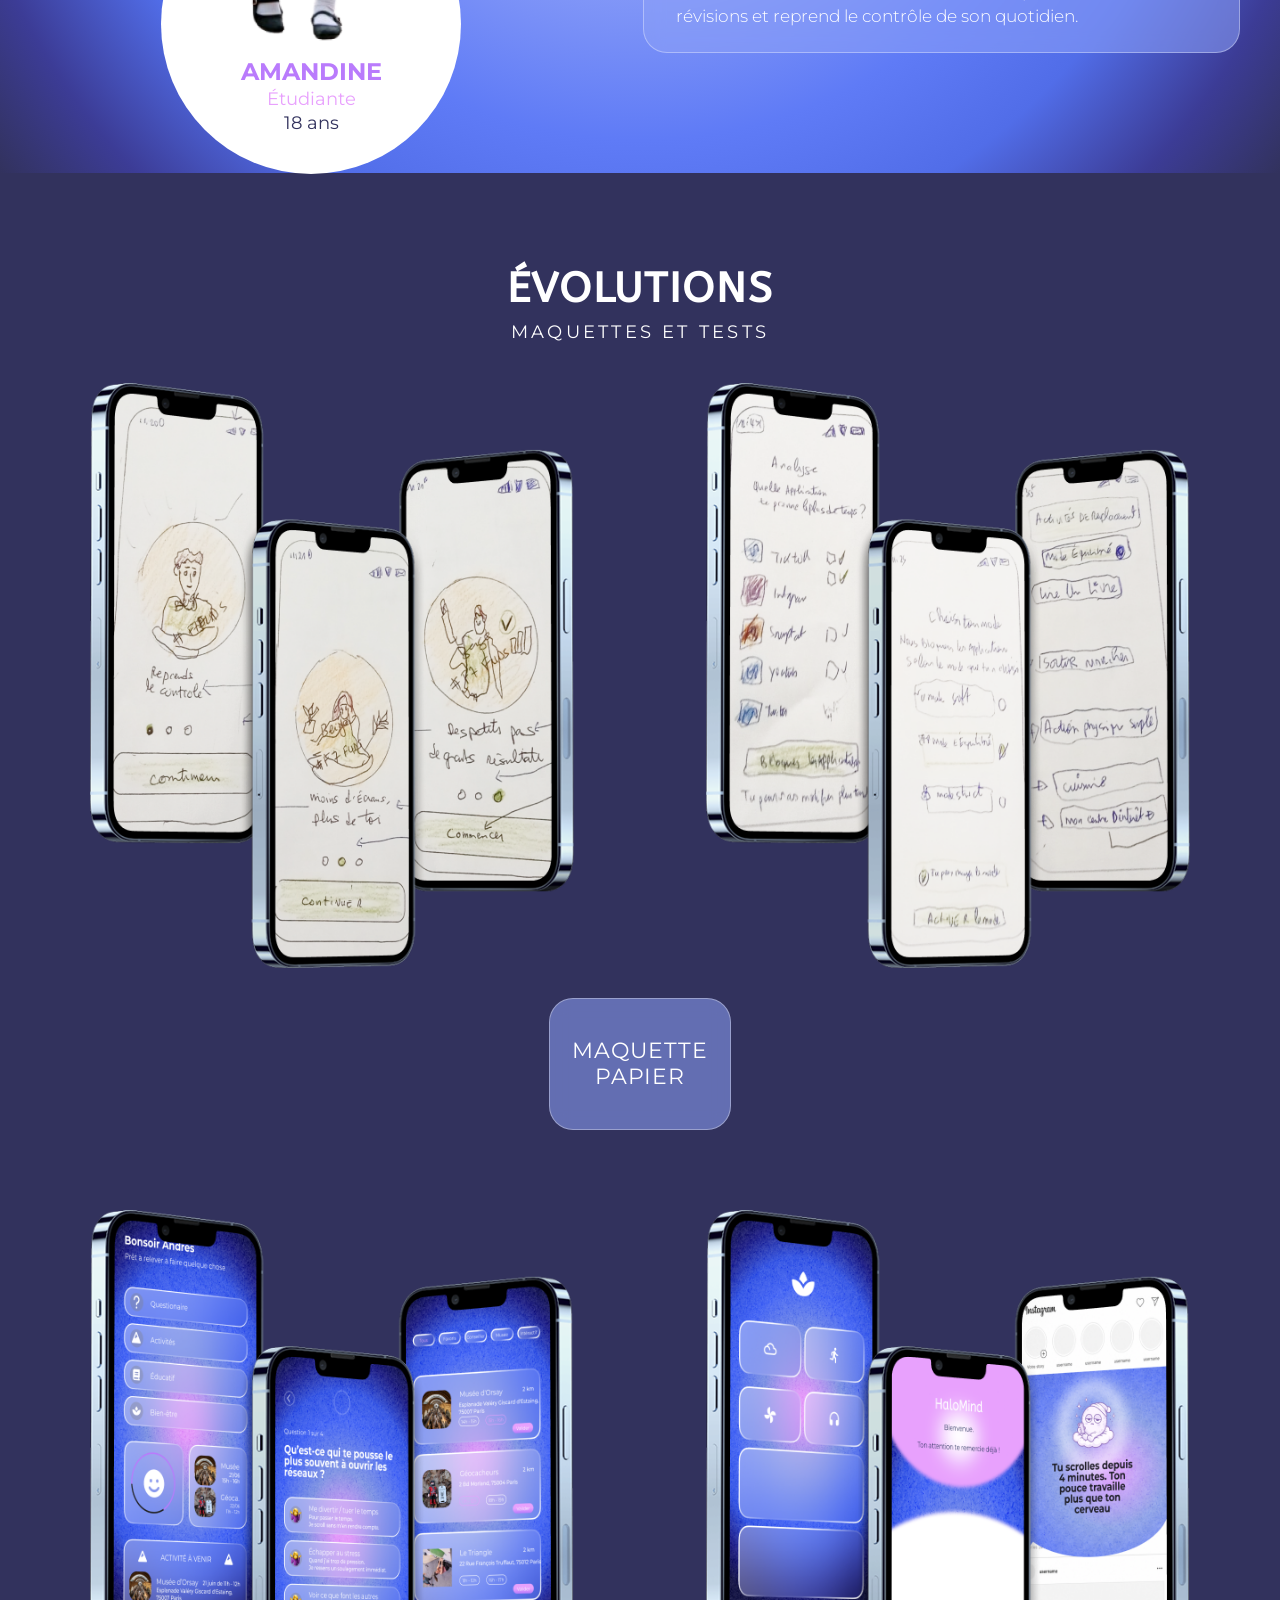
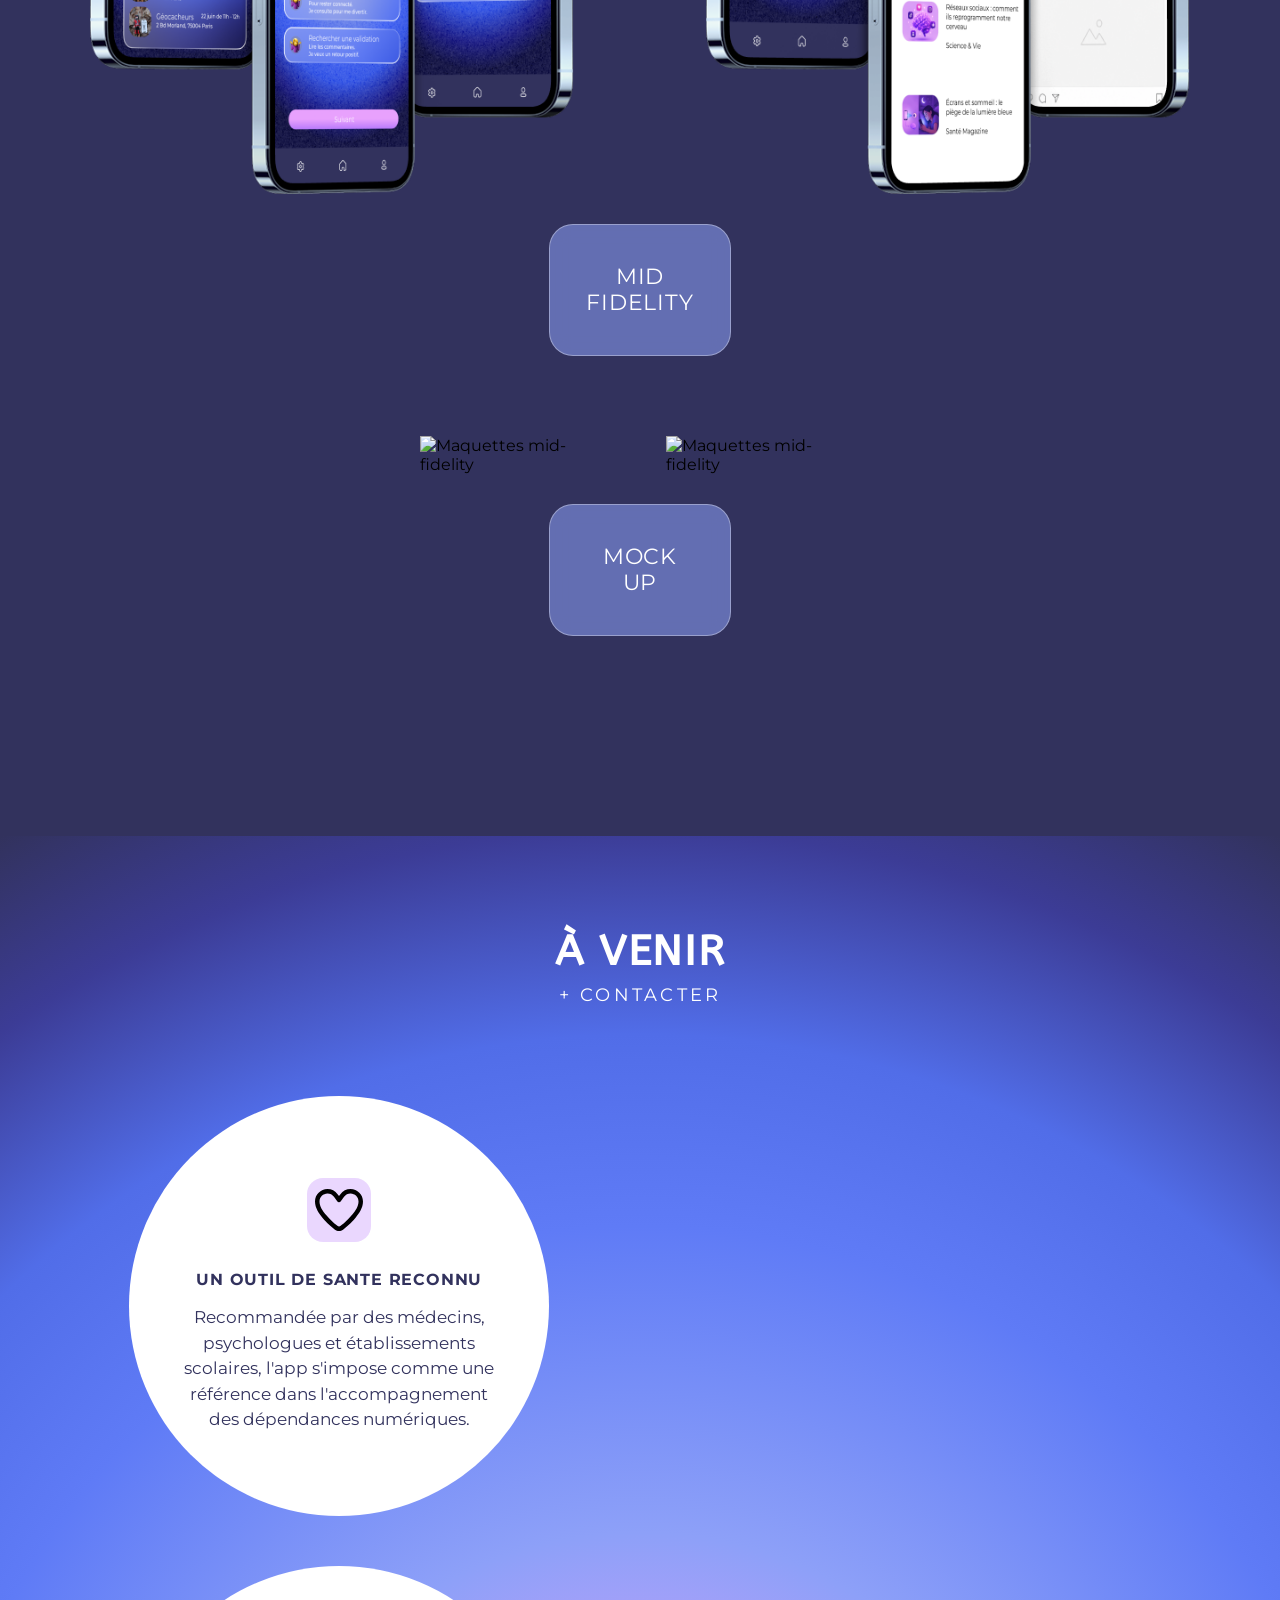
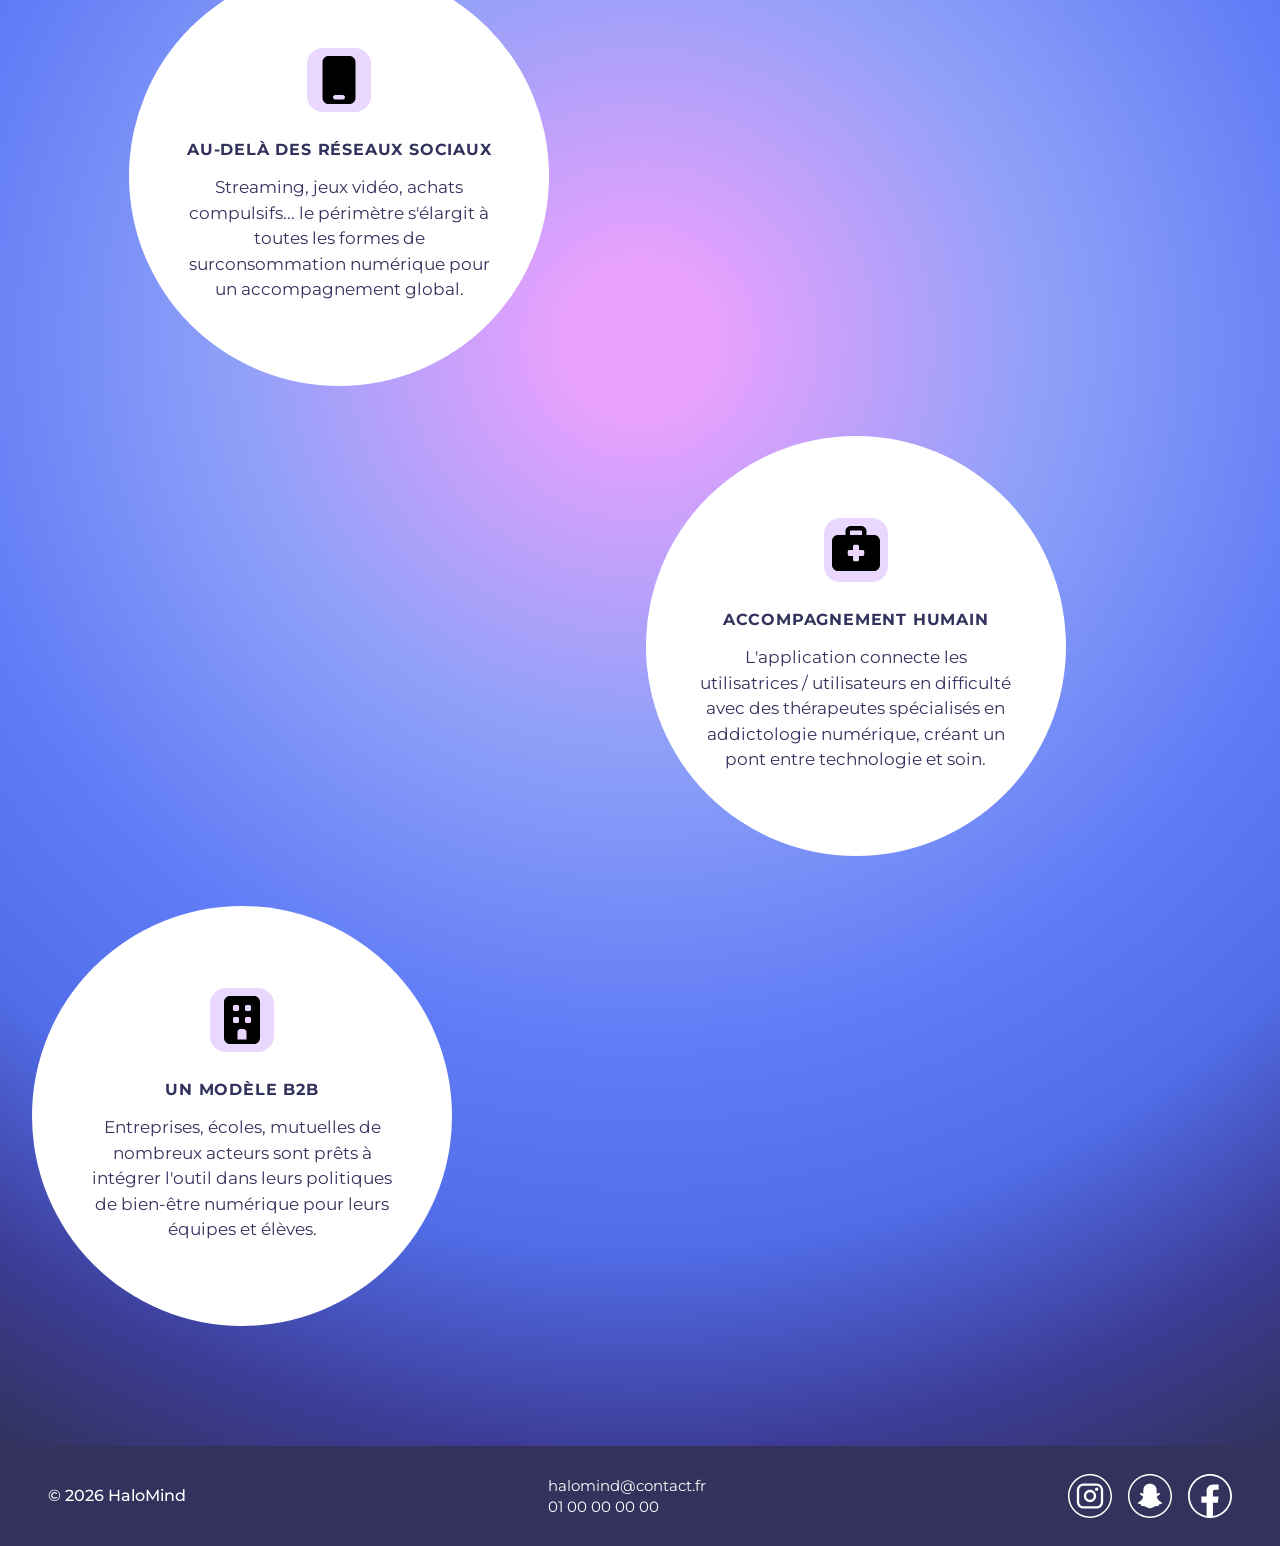
==== commit 4292dca4: "17:37" ====
--- a/doc.html
+++ b/doc.html
@@ -43,7 +43,7 @@
         <section id="doc_stats">
             <div class="stats-grid">
                 <div class="stat-col reveal">
-                    <span class="stat-col__halo" style="width:230px;height:230px;top:-40px;left:-20px;"></span>
+                    <span class="stat-col__halo" style="width:230px;height:230px;top:-40px;left:10px;"></span>
                     <p class="stat-col__eyebrow">Les réseaux sociaux fabriquent de la dépression</p>
                     <p class="stat-col__text">Une étude de L'AP-HP lie l'usage excessif des réseaux à</p>
                     <p class="stat-col__big">590 000</p>
@@ -52,7 +52,7 @@
                 </div>
 
                 <div class="stat-col reveal">
-                    <span class="stat-col__halo" style="width:170px;height:170px;top:10px;left:60px;"></span>
+                    <span class="stat-col__halo" style="width:170px;height:170px;top:10px;left:40px;"></span>
                     <p class="stat-col__eyebrow">Ton cerveau est reprogrammé pour ne plus décrocher</p>
                     <p class="stat-col__text">Les plateformes exploitent sciemment la dopamine pour créer de la dépendance (neurosciences, CRNL Lyon). Résultat</p>
                     <p class="stat-col__big">+40&nbsp;%</p>
@@ -60,7 +60,7 @@
                 </div>
 
                 <div class="stat-col reveal">
-                    <span class="stat-col__halo" style="width:130px;height:130px;top:40px;left:90px;"></span>
+                    <span class="stat-col__halo" style="width:130px;height:130px;top:40px;left:60px;"></span>
                     <p class="stat-col__eyebrow">Les jeunes le savent… et n'arrivent pas à s'arrêter</p>
                     <p class="stat-col__text"><span class="stat-col__big stat-col__big--inline">46&nbsp;%</span> des <strong>18-24 ans</strong> ressentent <strong>les effets néfastes des réseaux sur leur santé mentale</strong> <span class="stat-col__src">(YouGov/Dailymotion, 2024)</span>. L'OMS Europe alerte : l'usage problématique chez les ados a bondi de</p>
                     <p class="stat-col__big">7&nbsp;% <span class="stat-col__to">à</span> 11&nbsp;%</p>
@@ -71,18 +71,21 @@
 
         <section id="doc_solution">
             <div class="cloud reveal">
-                <p>Notre application vous explique comment les écrans exploitent votre cerveau pour mieux vous aider à décrocher. La connaissance est la première étape du changement.</p>
+                <p><h3>La connaissance est la première étape du changement.</h3><br>Notre application vous explique comment les écrans exploitent votre cerveau pour mieux vous aider à décrocher.</p>
             </div>
             <div class="cloud cloud--mid reveal">
-                <p>Nous vous proposons des activités concrètes pour combler le vide laissé par les écrans. Redécouvrez le plaisir d'un quotidien plus présent.</p>
+                <p><h3>Redécouvrez le plaisir d'un quotidien plus présent.</h3><br>Nous vous proposons des activités concrètes pour combler le vide laissé par les écrans.</p>
             </div>
             <div class="cloud cloud--low reveal">
-                <p>Nous vous accompagnons vers un sevrage numérique progressif. Prenez le contrôle à votre rythme.</p>
+                <p><h3>Prenez le contrôle à votre rythme.</h3><br>Nous vous accompagnons vers un sevrage numérique progressif</p>
             </div>
         </section>
 
          <section id="doc_persona" class="radial">
-            <h2 class="doc-section__title doc-persona__title">NOTRE CIBLE / PERSONA</h2>
+            <div class="evo-head">
+                <h2 class="evo-title">CIBLE</h2>
+                <p class="evo-subtitle">& PERSONNAS</p>
+            </div>
             <div class="persona">
                 <div class="persona__left">
                     <p class="persona__quote">“Je veux réussir mes études et arrêter de perdre du temps sur les réseaux.”</p>
@@ -136,48 +139,58 @@
             
             <div class="evo-stage">
                 <div class="evo-row reveal">
-                    <img class="evo-cluster" src="img/header/MockUp1.png" alt="Maquettes mid-fidelity">
-                    <img class="evo-cluster" src="img/header/MockUp2.png" alt="Maquettes mid-fidelity">
+                    <img class="evo-cluster" src="img/documentation/5.aVenirContact/mockUp1.svg" alt="Maquettes mid-fidelity">
+                    <img class="evo-cluster" src="img/documentation/5.aVenirContact/mockUp2.svg" alt="Maquettes mid-fidelity">
                 </div>
                 <span class="evo-label frosted reveal">Mock<br>up</span>
             </div>
          </section>
 
-         <section class="avenir radial">
+        <section class="avenir radial">
             <div class="evo-head">
                 <h2 class="evo-title">À VENIR</h2>
                 <p class="evo-subtitle">+ CONTACTER</p>
             </div>
 
-          <article class="card reveal">
-            <div class="card__icon">💙</div>
-            <h3 class="card__title">UN OUTIL DE SANTE RECONNU</h3>
-            <p class="card__text">Recommandée par des médecins, psychologues et établissements scolaires, l'app s'impose comme une référence dans l'accompagnement des dépendances numériques.</p>
-          </article>
-
-          <article class="card reveal">
-            <div class="card__icon">📱</div>
-            <h3 class="card__title">AU-DELÀ DES RÉSEAUX SOCIAUX</h3>
-            <p class="card__text">Streaming, jeux vidéo, achats compulsifs... le périmètre s'élargit à toutes les formes de surconsommation numérique pour un accompagnement global.</p>
-          </article>
-
-          <article class="card reveal">
-            <div class="card__icon">😊</div>
-            <h3 class="card__title">ACCOMPAGNEMENT HUMAIN</h3>
-            <p class="card__text">L'application connecte les utilisatrices / utilisateurs en difficulté avec des thérapeutes spécialisés en addictologie numérique, créant un pont entre technologie et soin.</p>
-          </article>
-
-          <article class="card reveal">
-            <div class="card__icon">🏢</div>
-            <h3 class="card__title">UN MODÈLE B2B</h3>
-            <p class="card__text">Entreprises, écoles, mutuelles  de nombreux acteurs sont prêts à intégrer l'outil dans leurs politiques de bien-être numérique pour leurs équipes et élèves.</p>
-          </article>
-
-         </section>
-         <section id="equipe">
+            <article class="card reveal">
+                <div class="card__icon">
+                    <img src="img/documentation/5.aVenirContact/coeur.svg" alt="coeur.svg">
+                </div>
+                <h3 class="card__title">UN OUTIL DE SANTE RECONNU</h3>
+                <p class="card__text">Recommandée par des médecins, psychologues et établissements scolaires, l'app s'impose comme une référence dans l'accompagnement des dépendances numériques.</p>
+            </article>
+
+            <article class="card reveal">
+                <div class="card__icon">
+                    <img src="img/documentation/5.aVenirContact/telephone.svg" alt="telephone.svg">
+                </div>
+                <h3 class="card__title">AU-DELÀ DES RÉSEAUX SOCIAUX</h3>
+                <p class="card__text">Streaming, jeux vidéo, achats compulsifs... le périmètre s'élargit à toutes les formes de surconsommation numérique pour un accompagnement global.</p>
+            </article>
+
+            <article class="card reveal">
+                <div class="card__icon">
+                    <img src="img/documentation/5.aVenirContact/sante.svg" alt="sante.svg">
+                </div>
+                <h3 class="card__title">ACCOMPAGNEMENT HUMAIN</h3>
+                <p class="card__text">L'application connecte les utilisatrices / utilisateurs en difficulté avec des thérapeutes spécialisés en addictologie numérique, créant un pont entre technologie et soin.</p>
+            </article>
+
+            <article class="card reveal">
+                <div class="card__icon">
+                    <img src="img/documentation/5.aVenirContact/batiment.svg" alt="batiment.svg">
+                </div>
+                <h3 class="card__title">UN MODÈLE B2B</h3>
+                <p class="card__text">Entreprises, écoles, mutuelles  de nombreux acteurs sont prêts à intégrer l'outil dans leurs politiques de bien-être numérique pour leurs équipes et élèves.</p>
+            </article>
+
+        </section>
+
+        <section id="equipe">
             
-         </section>
-          <footer class="footer">
+        </section>
+
+        <footer class="footer">
             <p class="footer__copy">© 2026 HaloMind</p>
             <p class="footer__contact">halomind@contact.fr<br>01 00 00 00 00</p>
             <div class="footer__socials">
@@ -186,7 +199,6 @@
                 <a href="#" aria-label="Facebook"><img src="img/FACEBOOK.svg" alt="Facebook"></a>
             </div>
         </footer>
-
     <script src="script.js"></script>
   </body>
 </html>
--- a/doc.css
+++ b/doc.css
@@ -92,7 +92,8 @@
   margin: 0;
   font-size: 22px;
   line-height: 1.5;
-  text-transform: capitalize;
+  /* Andres */
+  /* text-transform: capitalize; */
 }
 
 /* ============ STATISTIQUES ============ */
@@ -114,9 +115,11 @@
   position: sticky;
   top: 170px; /* dégage la nav fixe */
   padding-top: 300px; /* espace généreux pour les halos au-dessus du texte */
-  padding-bottom: 200px; /* évite que le contenu soit coupé */
   color: var(--color-white);
   z-index: 1;
+  /* ANDRES : ca crée un espace de trop dans "doc.html" pour chaque <div> de "stats-grid" */
+  /* padding-bottom: 200px;  */
+  /* évite que le contenu soit coupé */
 }
 
 /* décalage vertical façon magazine */
@@ -259,15 +262,16 @@
 .persona__img{
   position: relative;
   z-index: 2;
-  height: 560px;
   width: auto;
   display: block;
+  /*ANDRES*/
+  height: 500px;
 }
 
 .persona__badge{
   position: absolute;
   z-index: 1;
-  bottom: -90px;
+  bottom: -130px;
   left: 50%;
   transform: translateX(-50%);
   width: 300px;
@@ -318,7 +322,7 @@
   margin: 0 0 10px;
   font-size: 24px;
   font-weight: 700;
-  color: #E8A1FD;
+  color: #32325D;
 }
 
 .persona-card p{
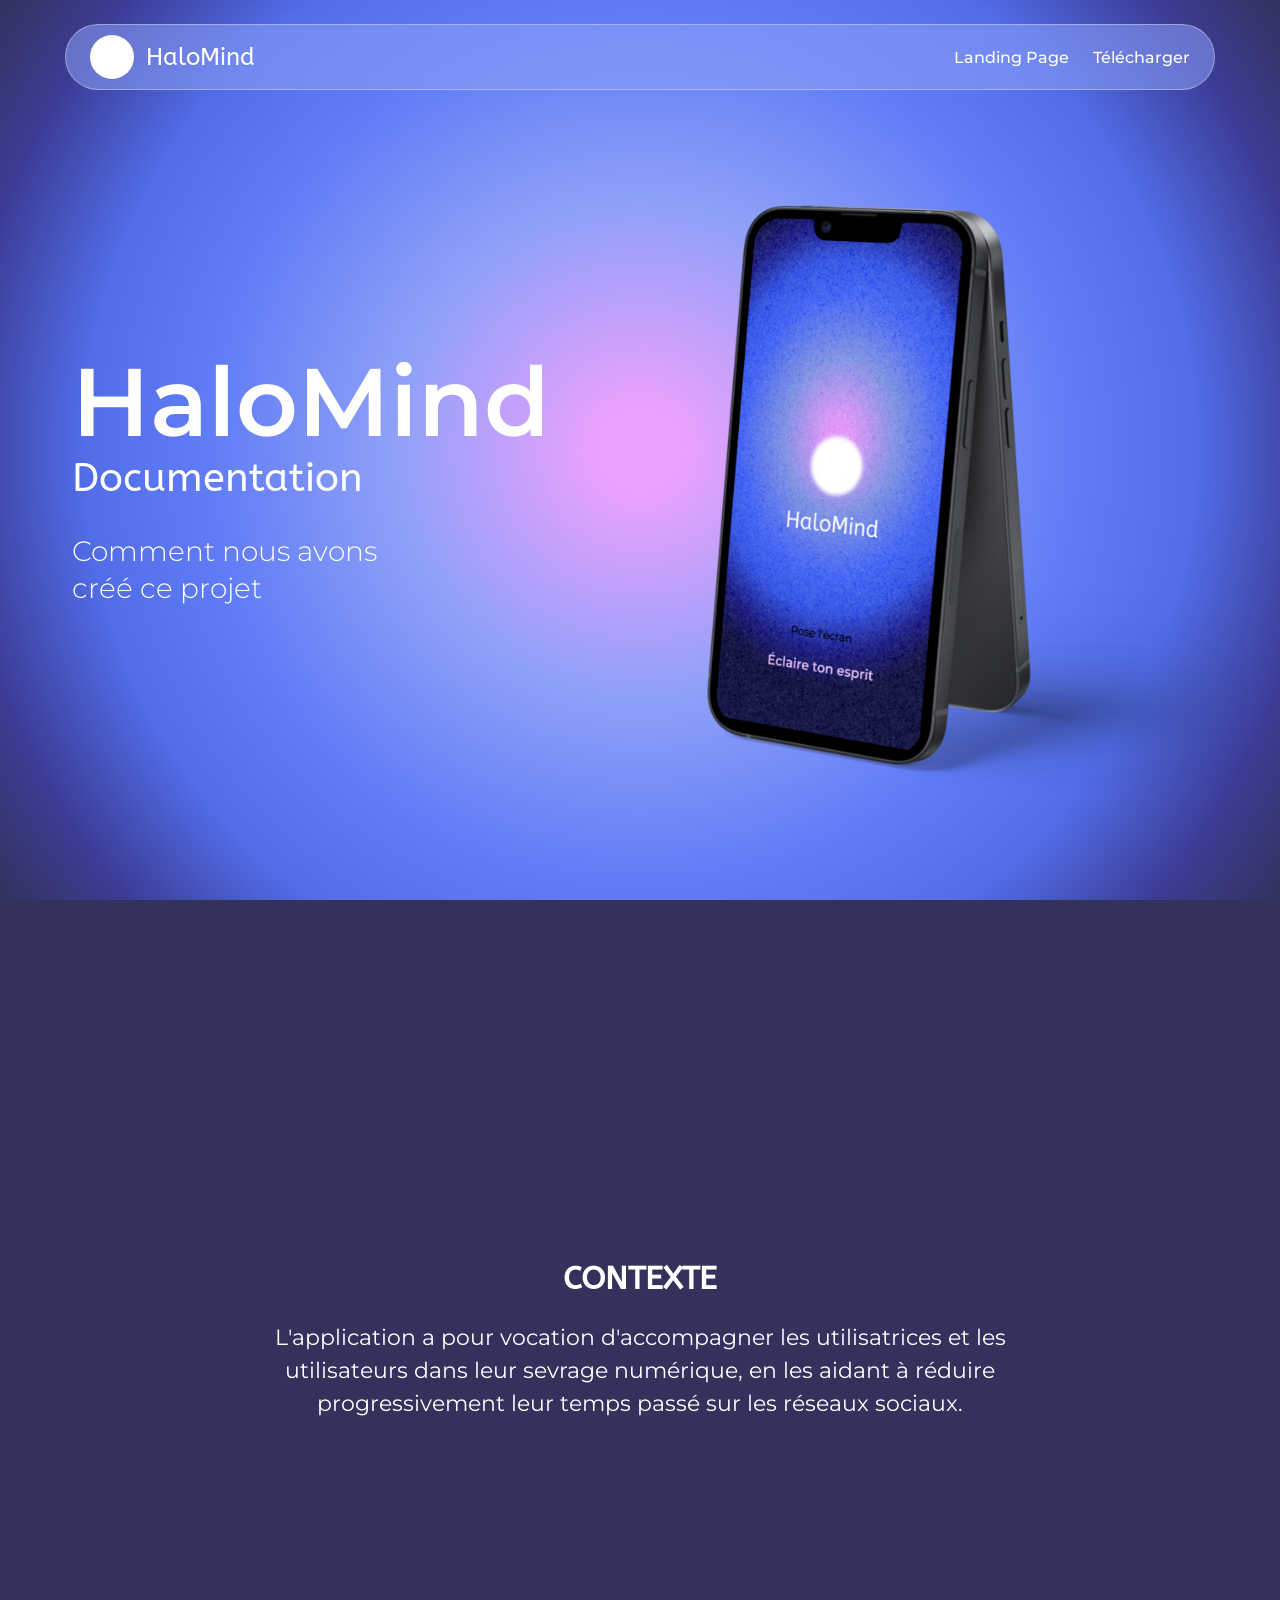
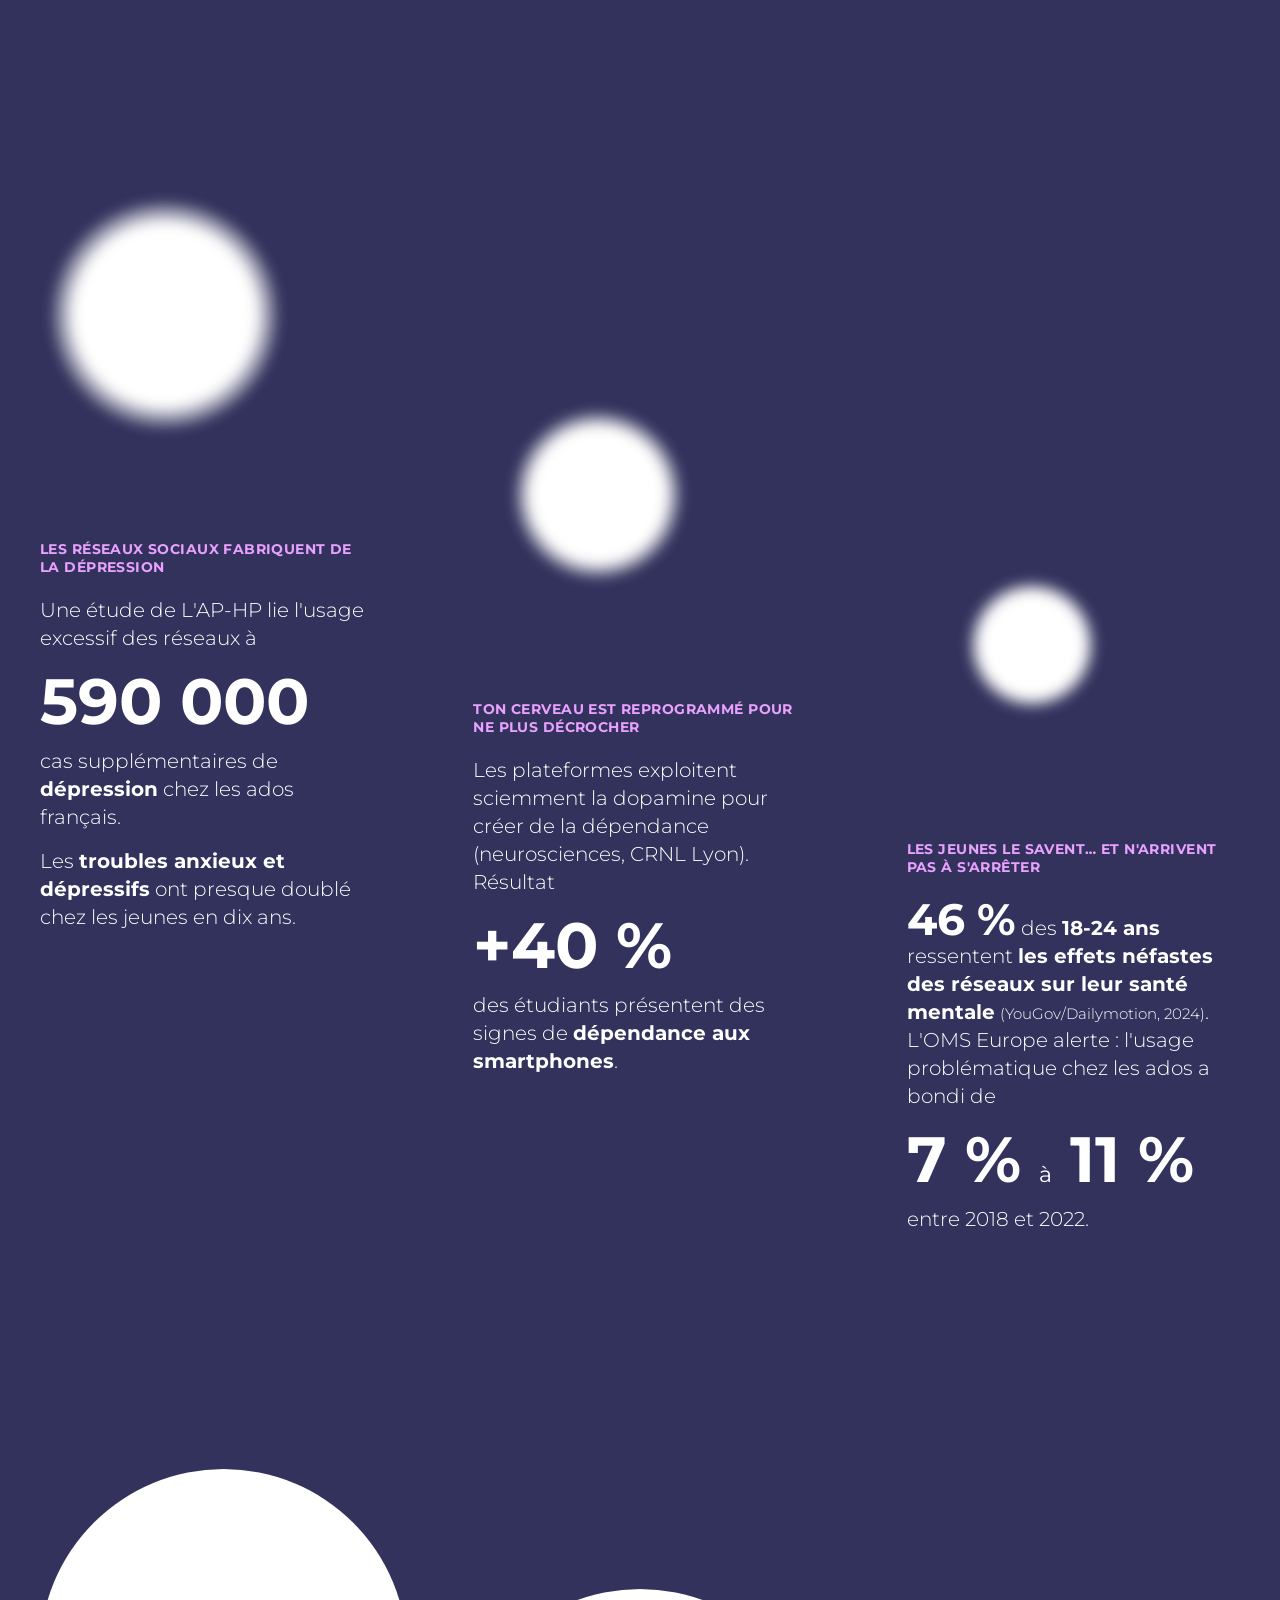
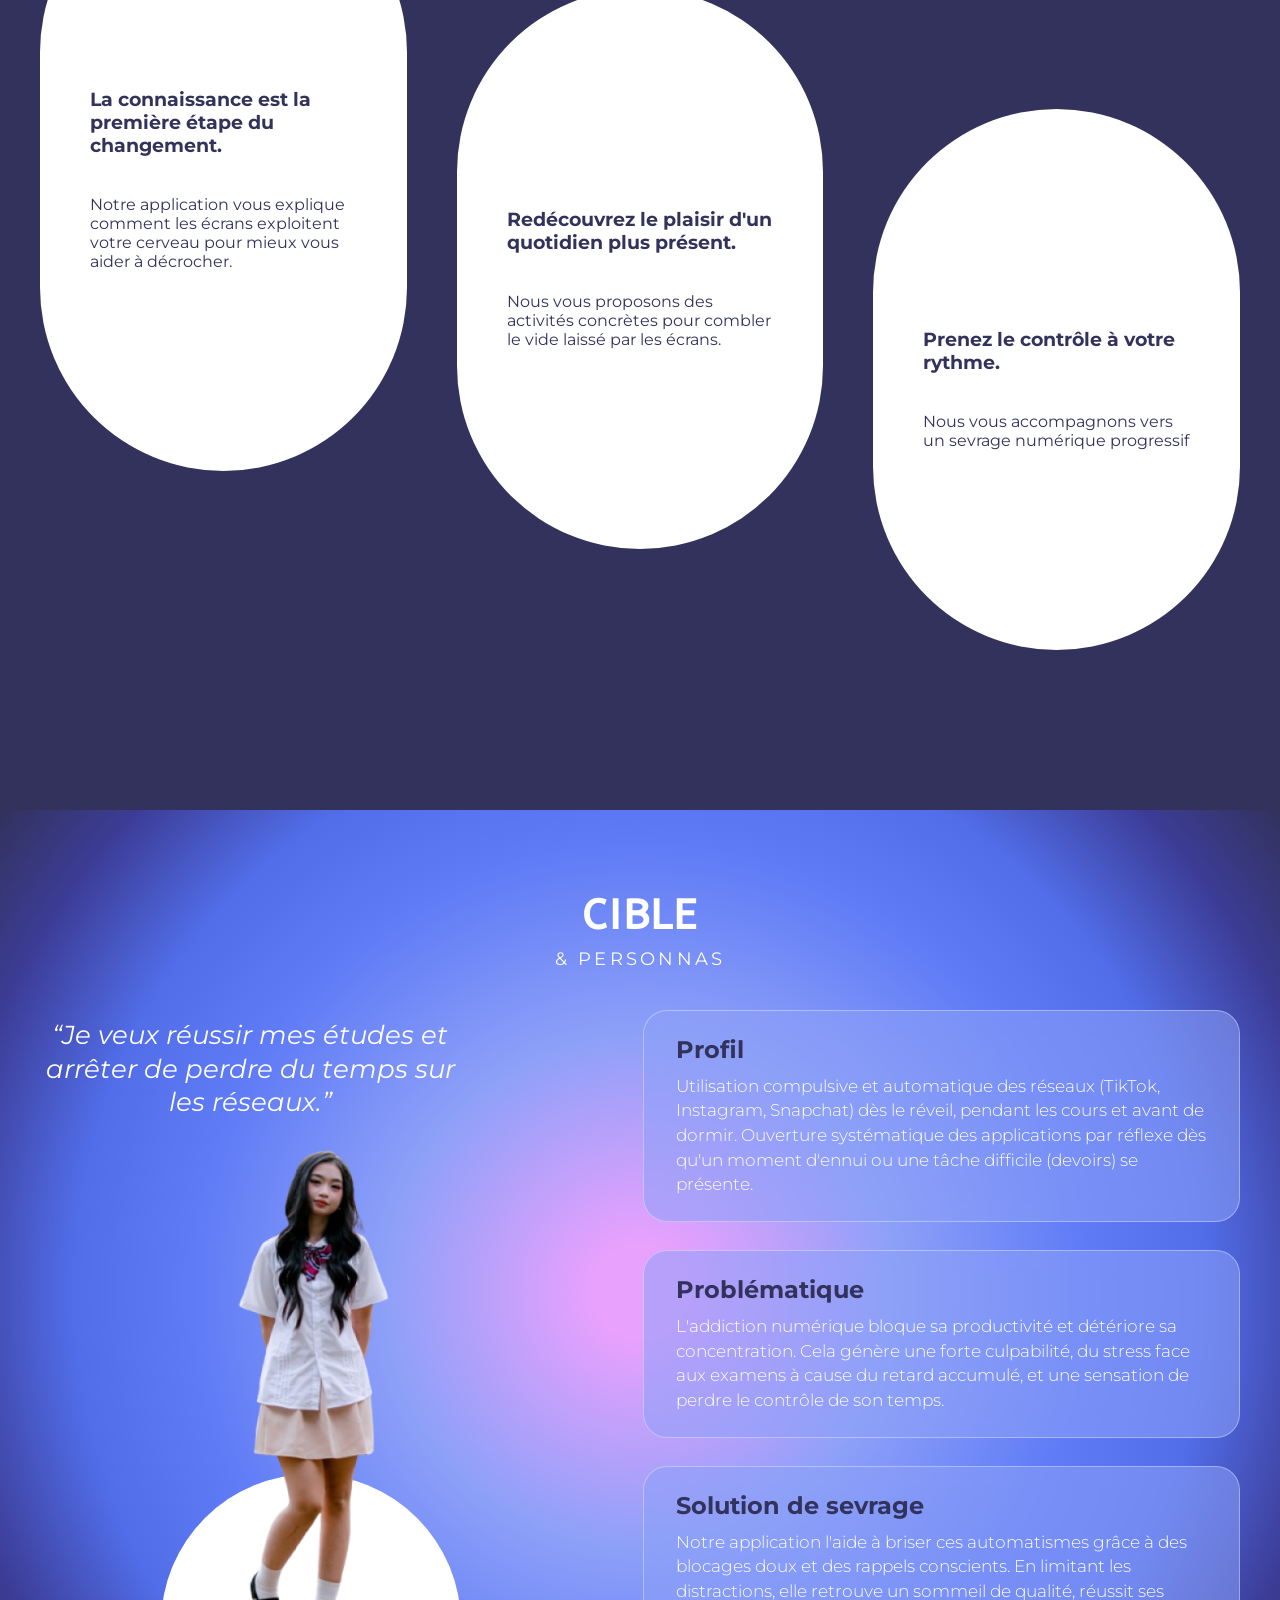
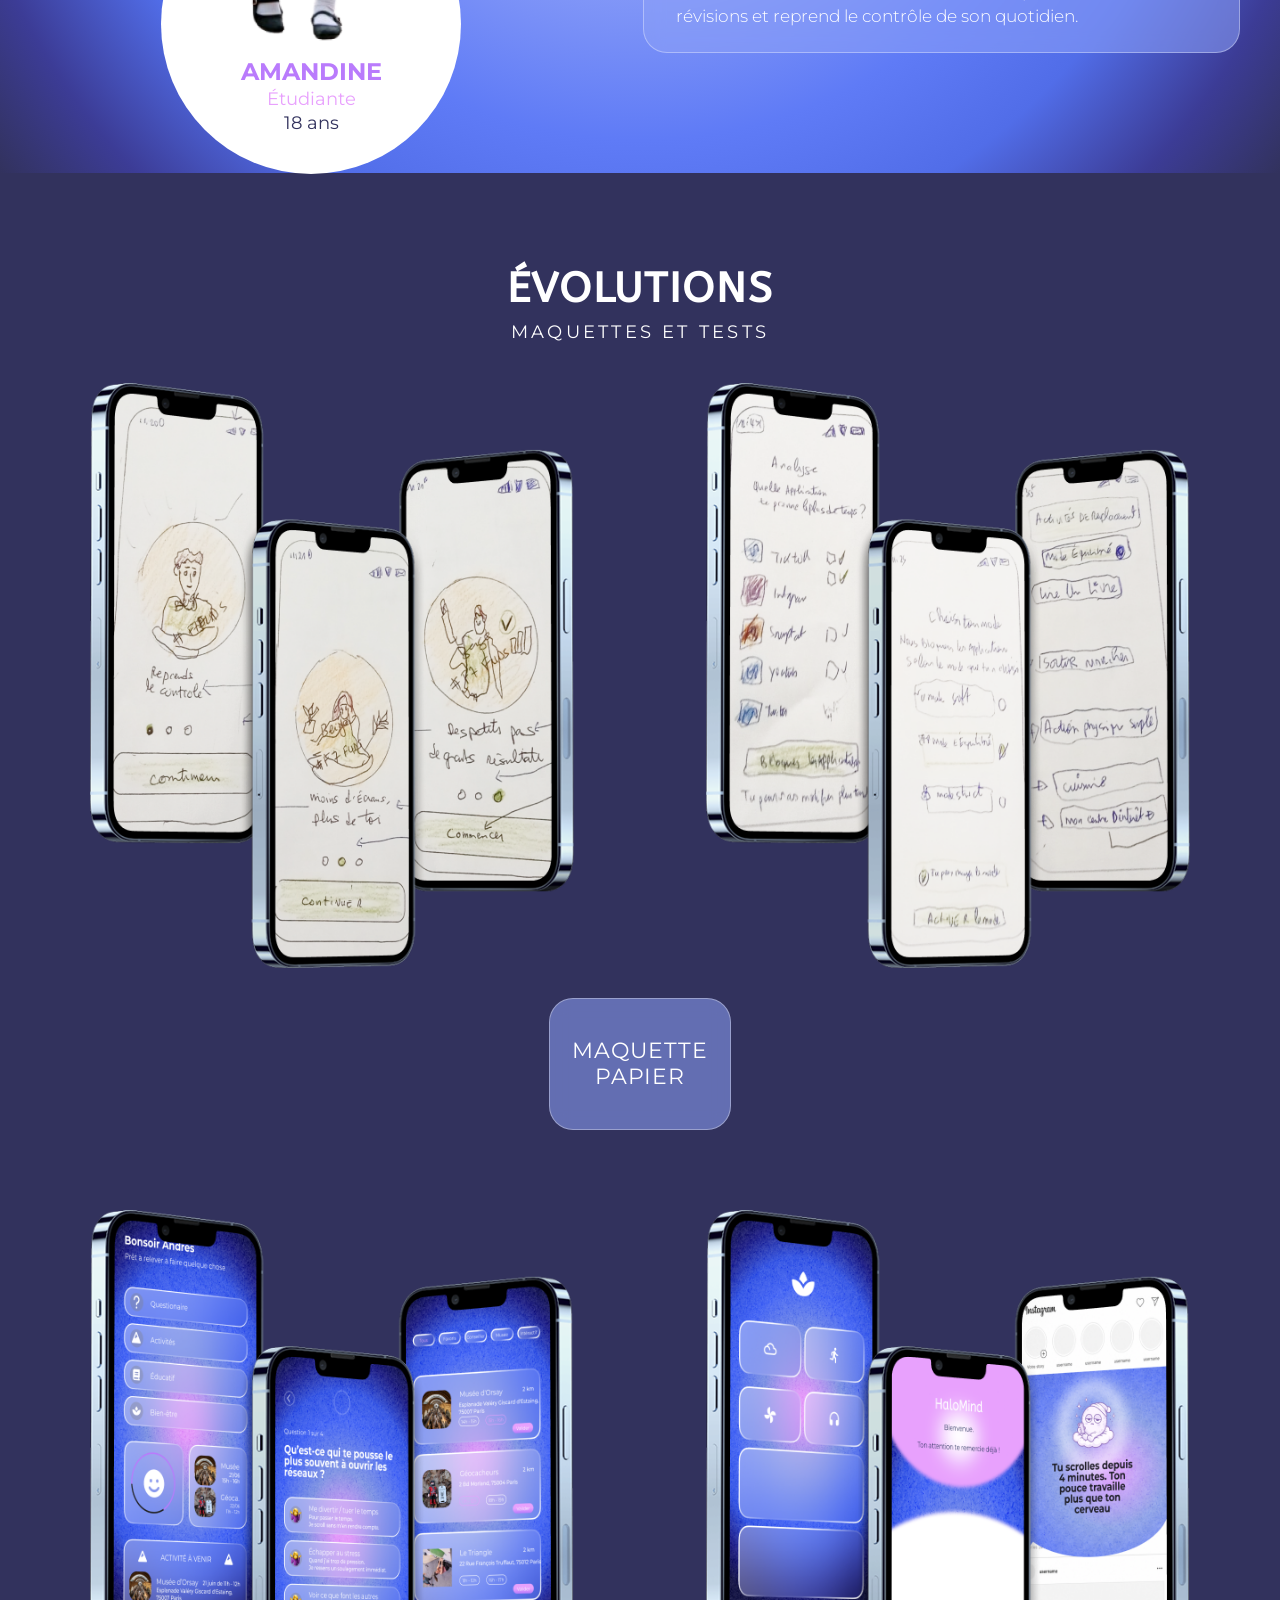
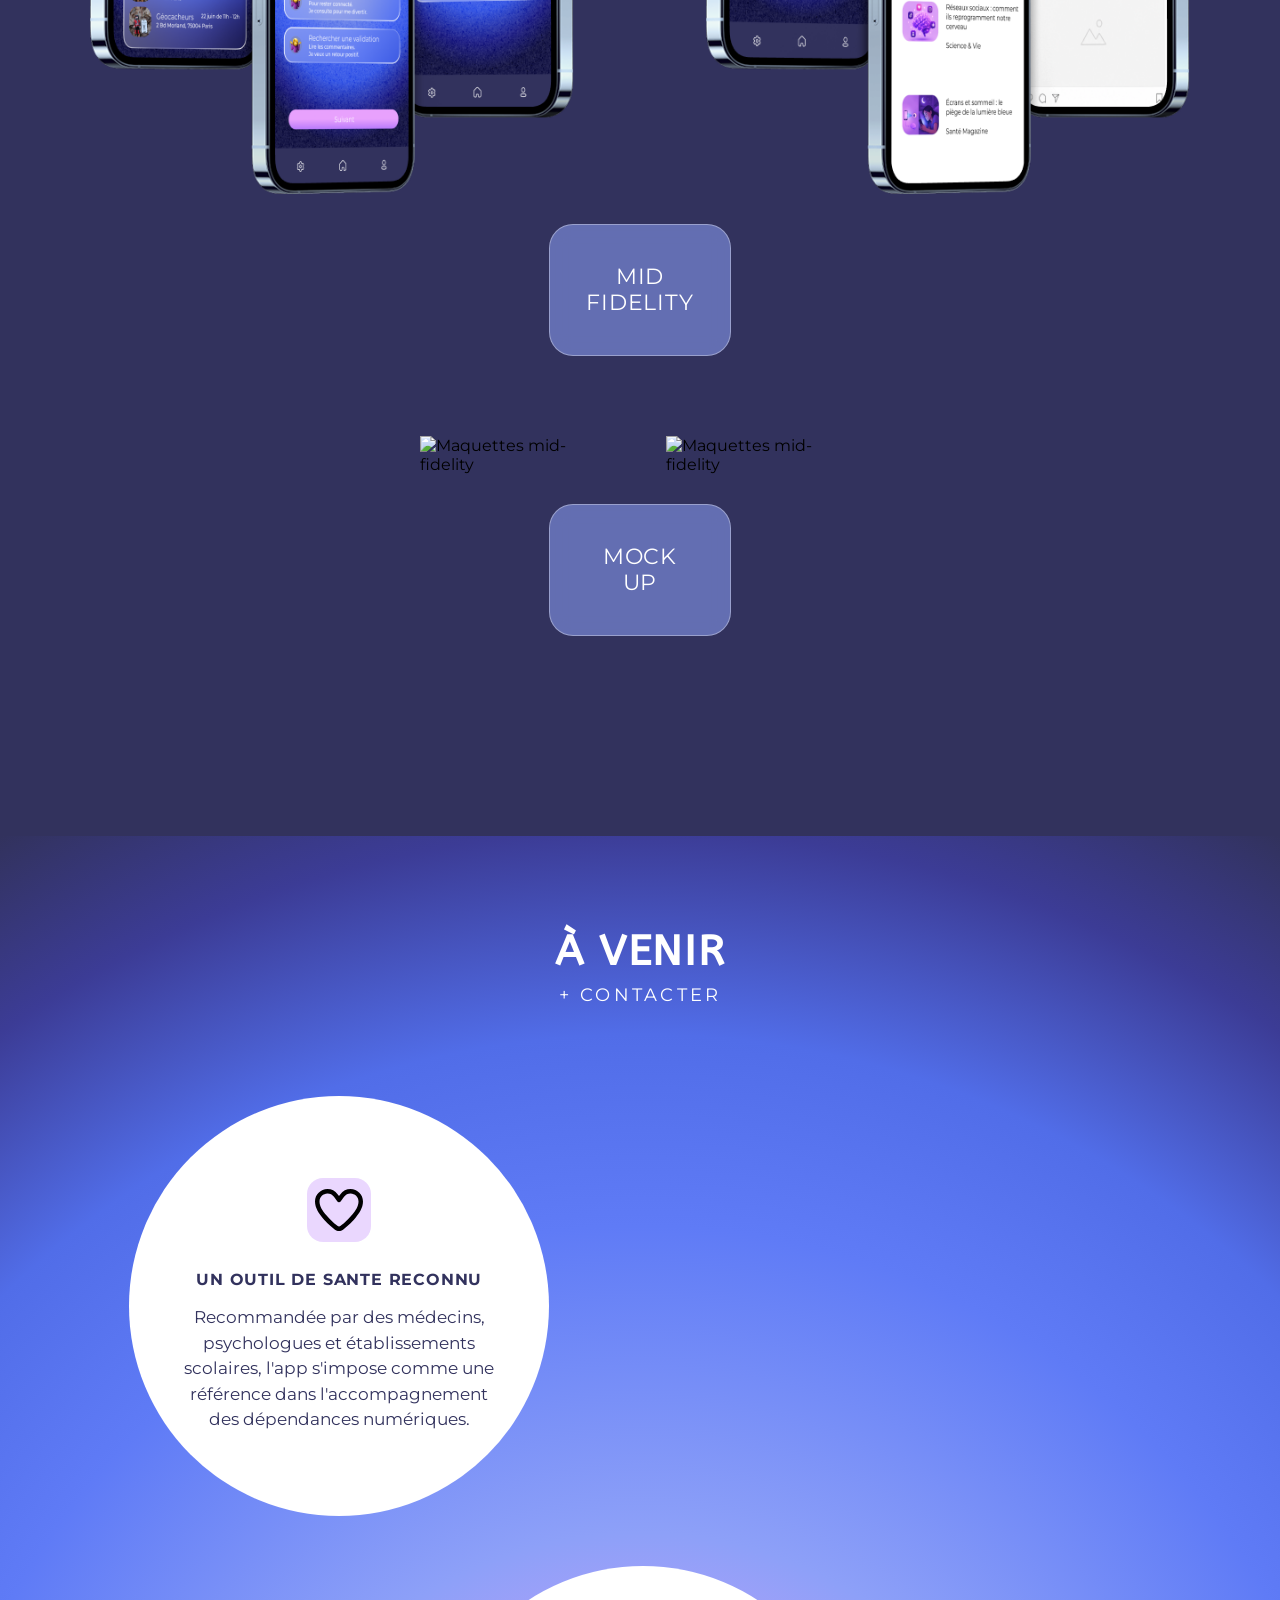
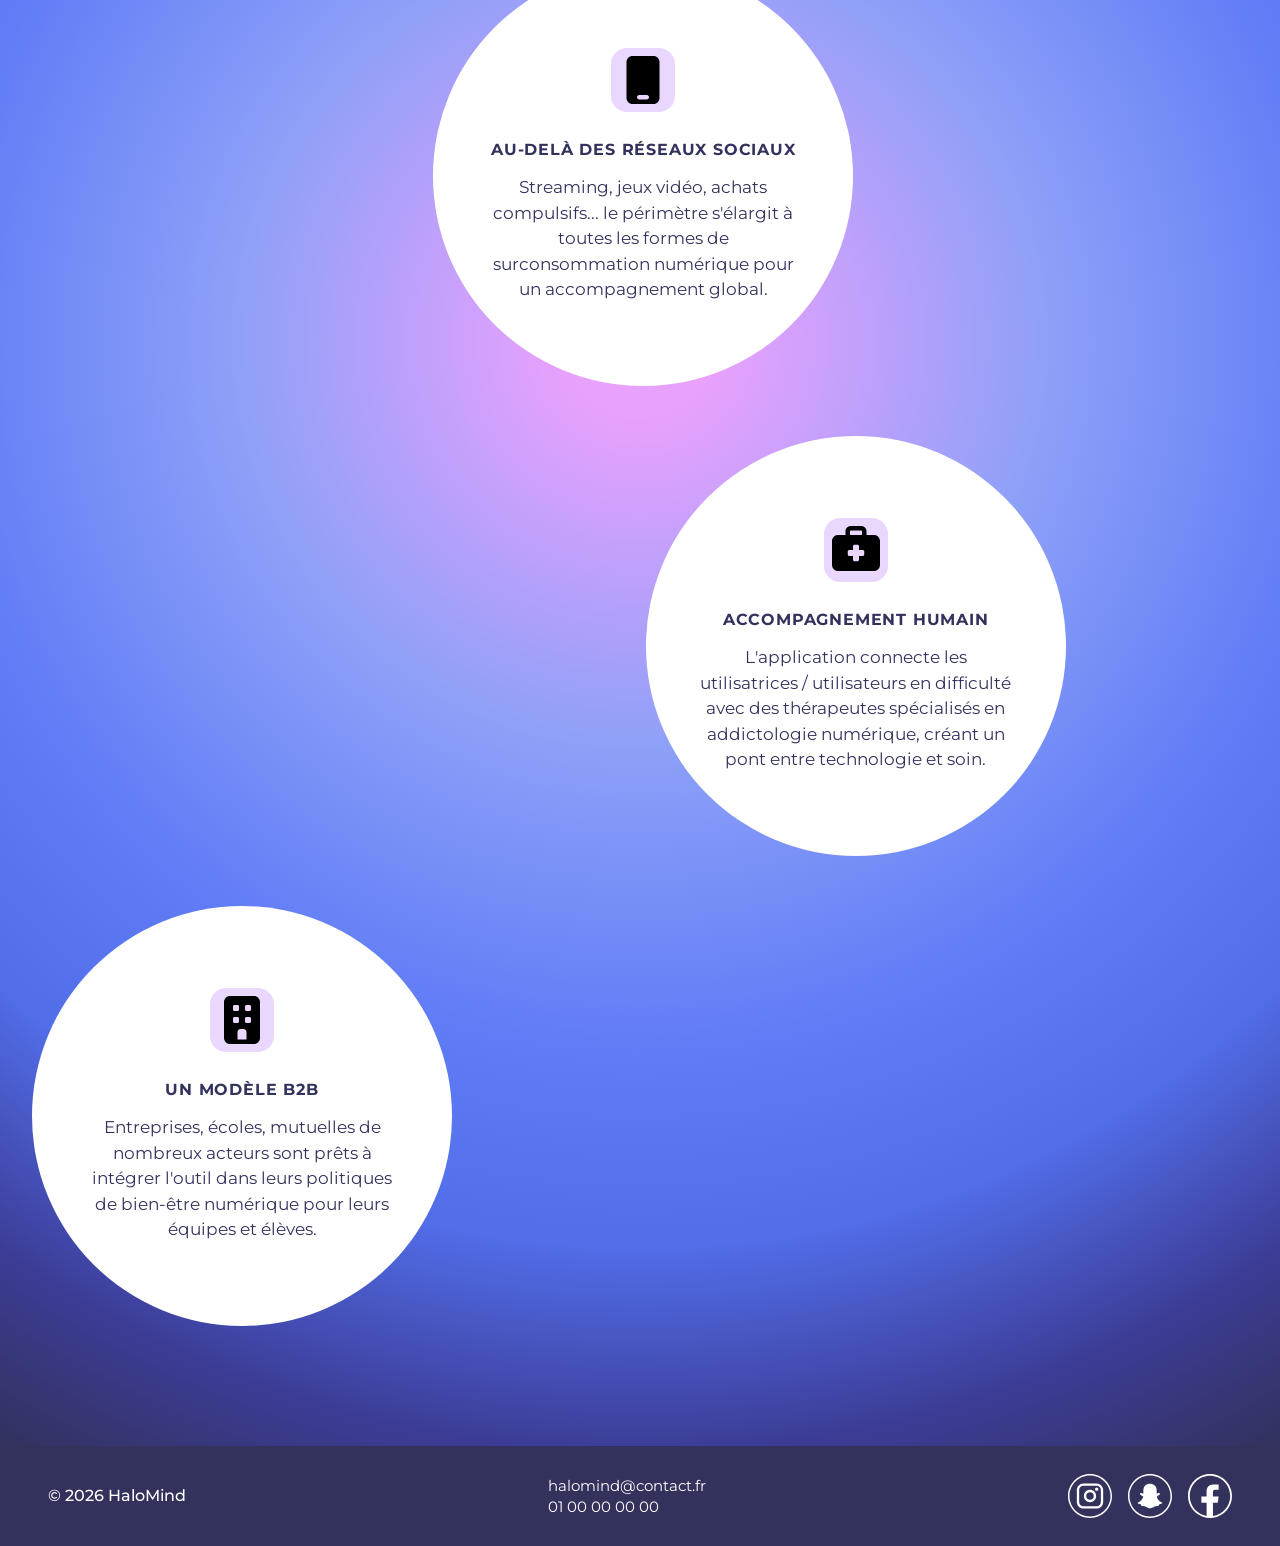
==== commit 12821a80: "mini correction + orthographe" ====
--- a/doc.html
+++ b/doc.html
@@ -28,7 +28,7 @@
             <div class="doc-hero__text">
                 <h1 class="doc-hero__brand">HaloMind</h1>
                 <p class="doc-hero__sub">Documentation</p>
-                <p class="doc-hero__lead">Comment nous avons<br>créer ce projet</p>
+                <p class="doc-hero__lead">Comment nous avons<br>créé ce projet</p>
             </div>
             <div class="doc-hero__visual">
                 <img src="img/landing_page/5.download/iphone.png" alt="Application HaloMind">
@@ -37,7 +37,7 @@
 
         <section id="doc_sujet">
             <h2 class="doc-section__title">CONTEXTE</h2><!--Sujet-->
-            <p class="doc-section__text">L'application a pour vocation d'accompagner les utilisateurices et les utilisateurs dans leur sevrage numérique, en les aidant à réduire progressivement leur temps passé sur les réseaux sociaux.</p>
+            <p class="doc-section__text">L'application a pour vocation d'accompagner les utilisatrices et les utilisateurs dans leur sevrage numérique, en les aidant à réduire progressivement leur temps passé sur les réseaux sociaux.</p>
         </section>
 
         <section id="doc_stats">
--- a/doc.css
+++ b/doc.css
@@ -465,7 +465,7 @@
 
 .card:nth-child(3){
   align-self: flex-start;
-  margin-left: 8%;
+  margin-left: 33%;
 }
 
 .card:nth-child(4){
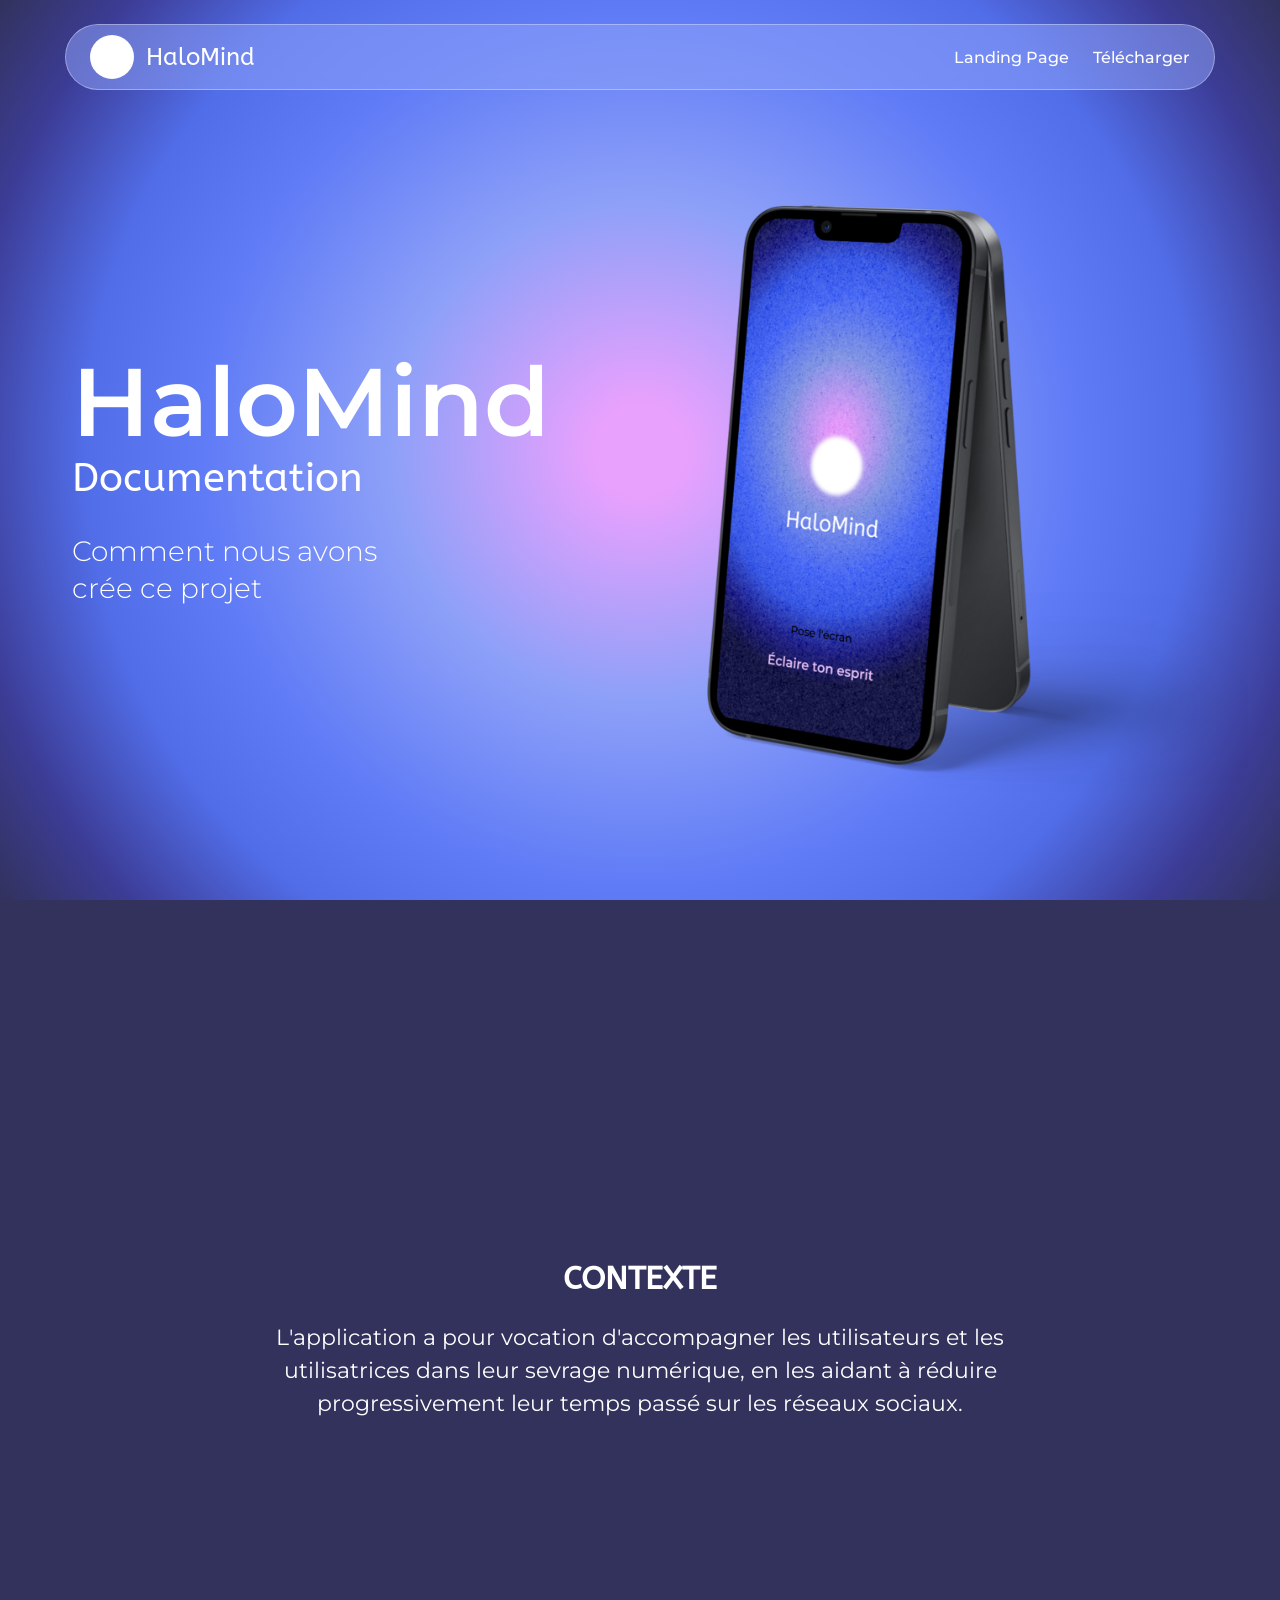
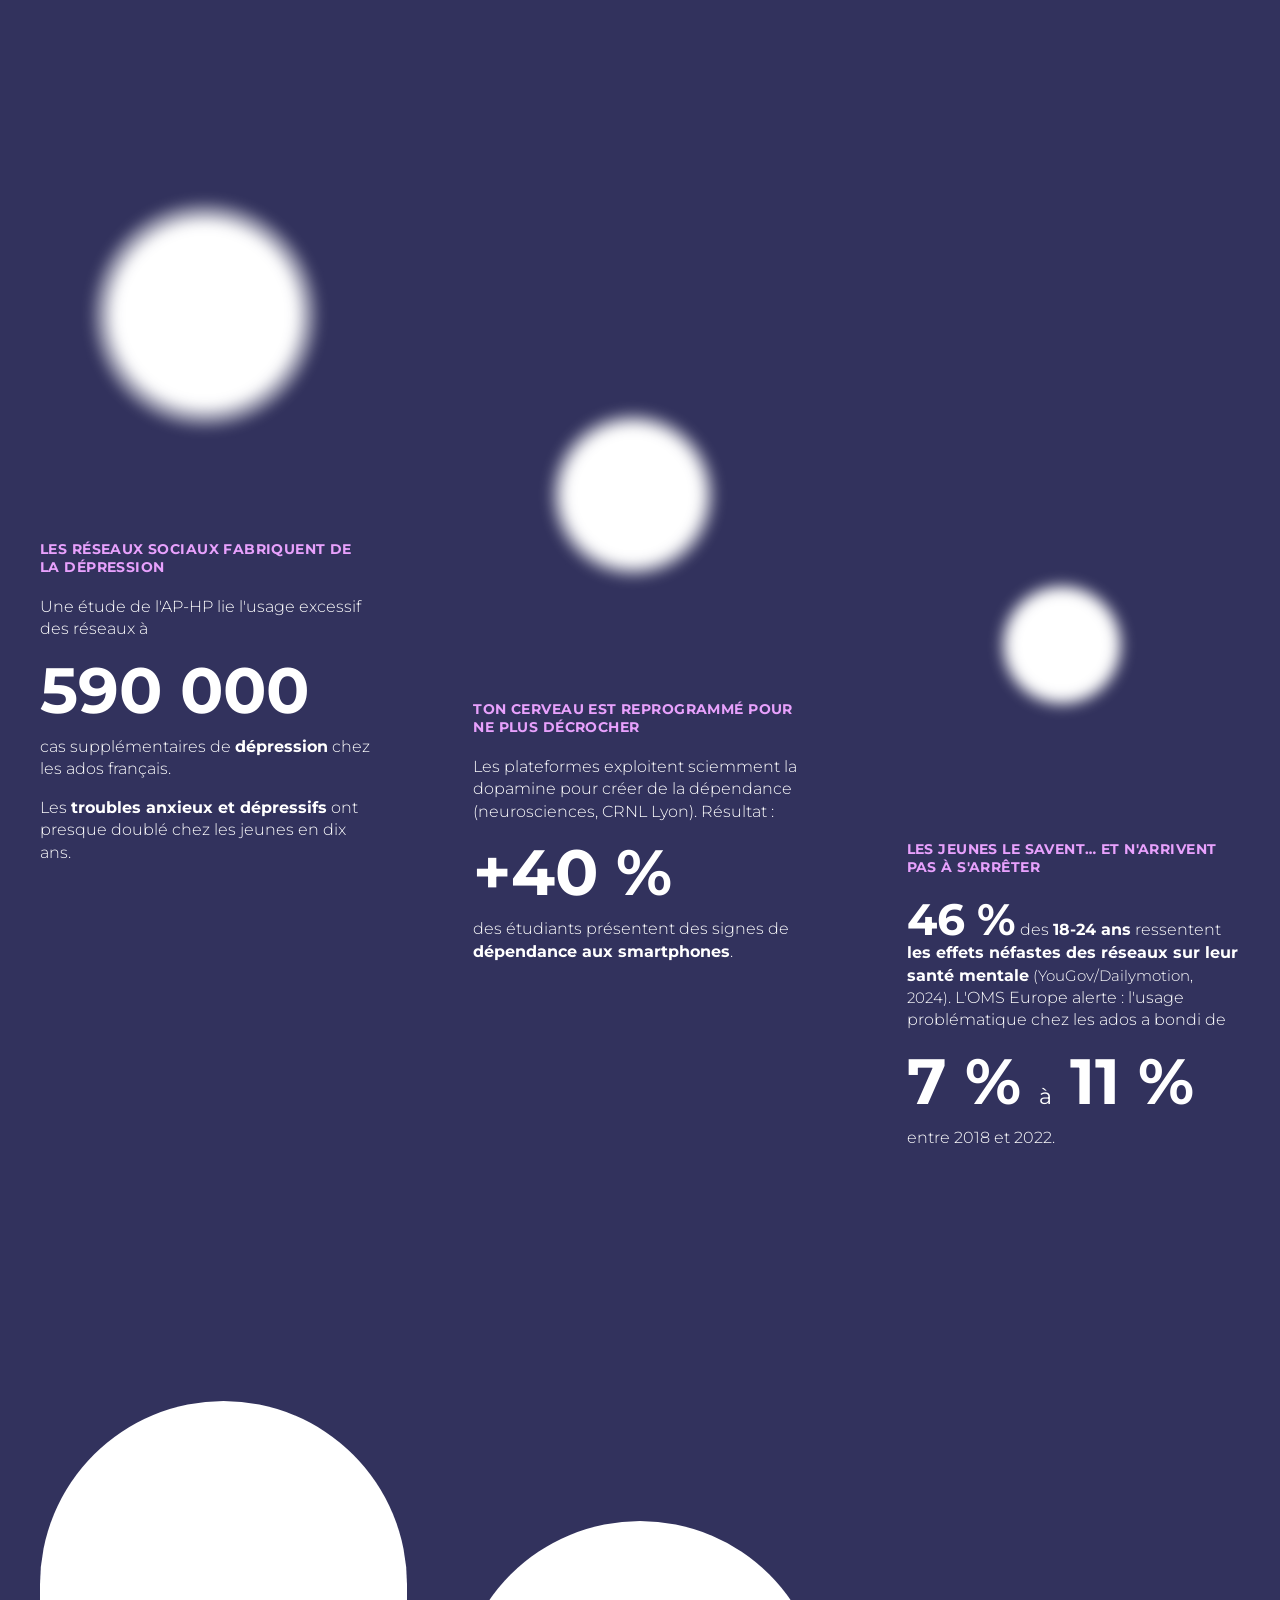
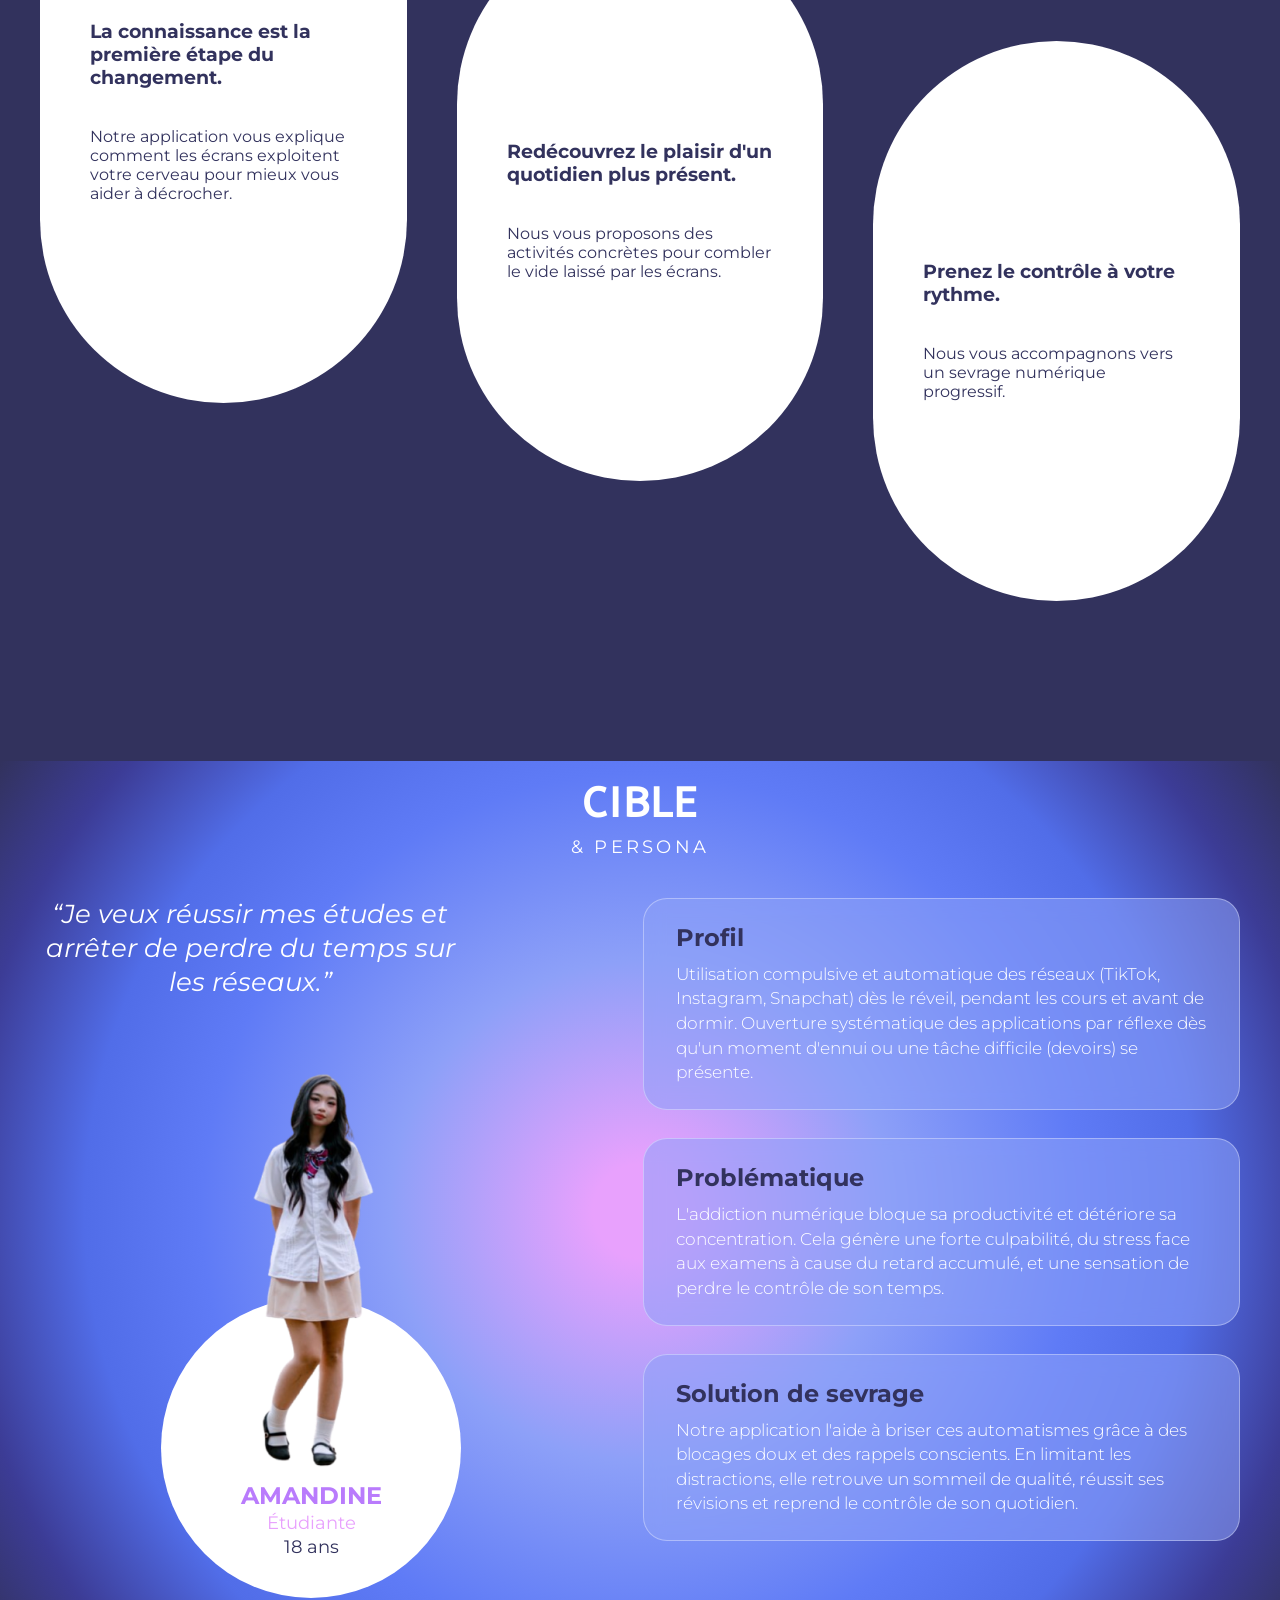
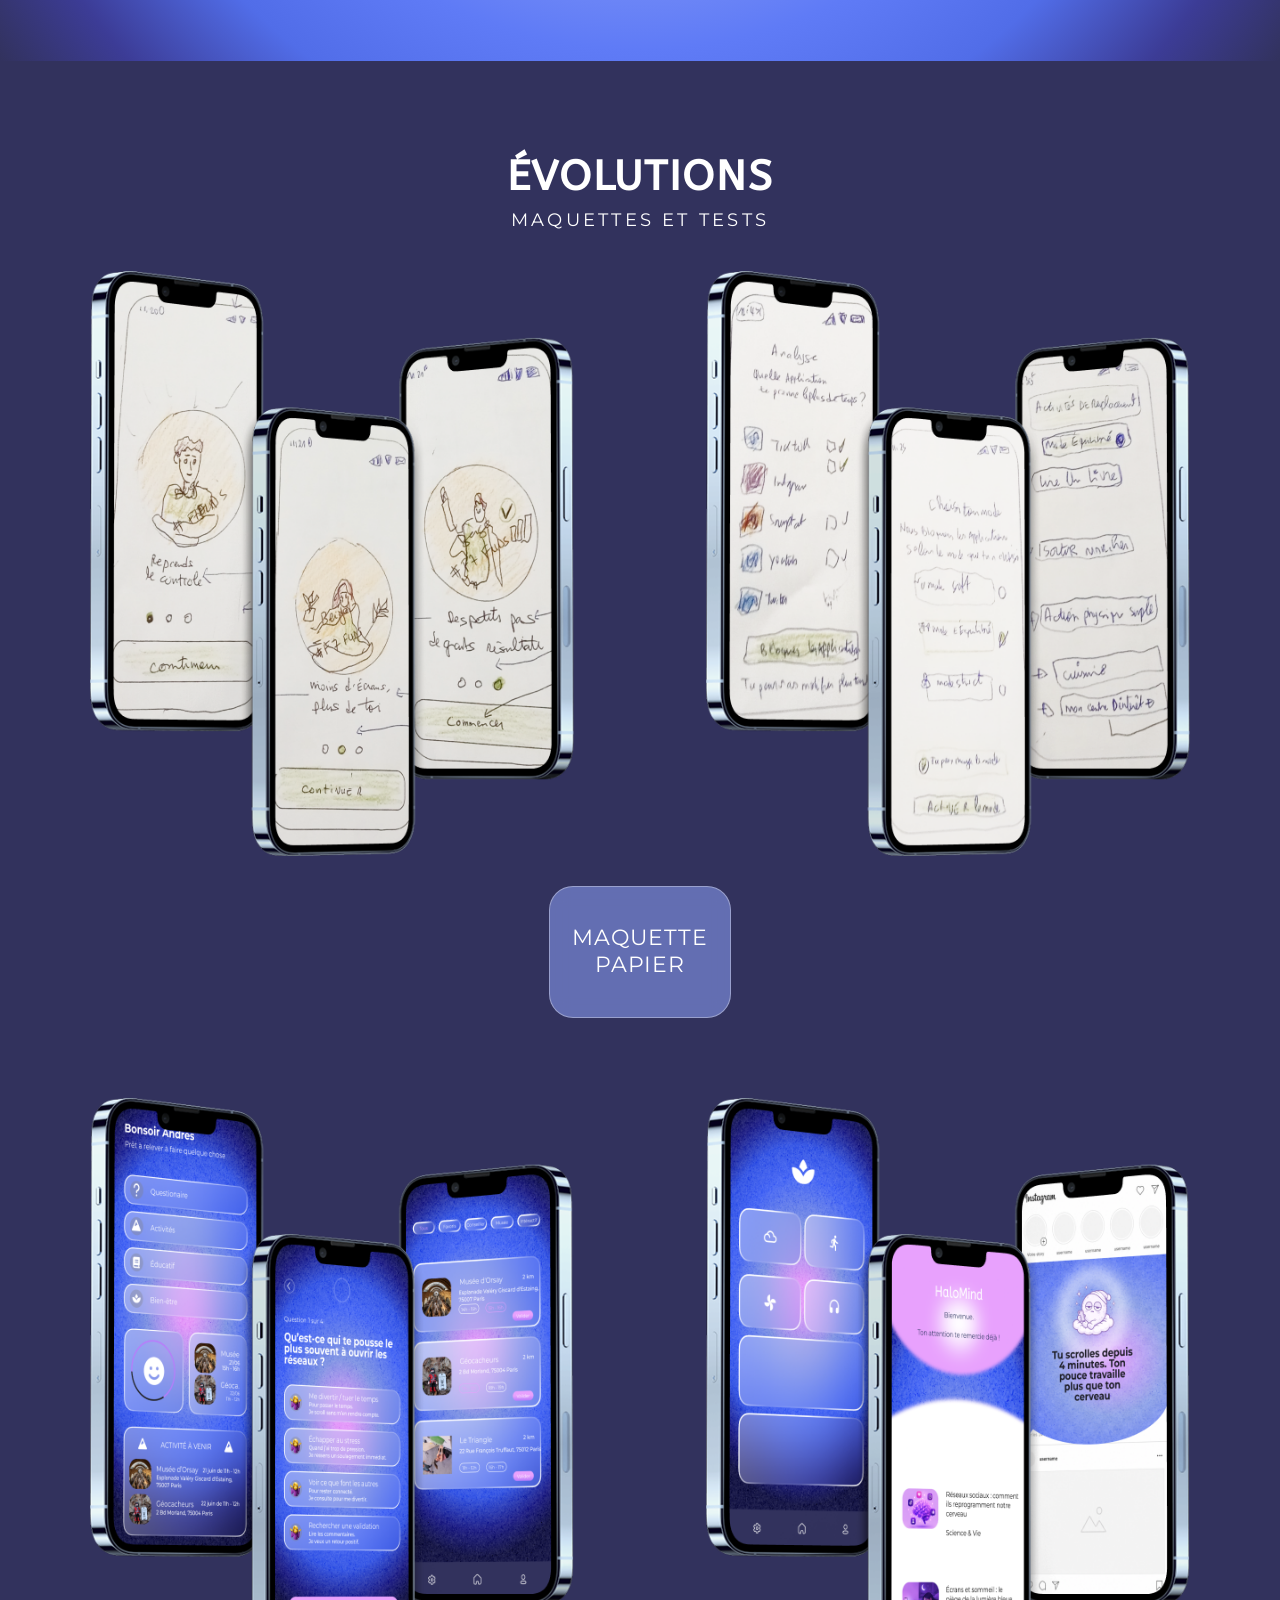
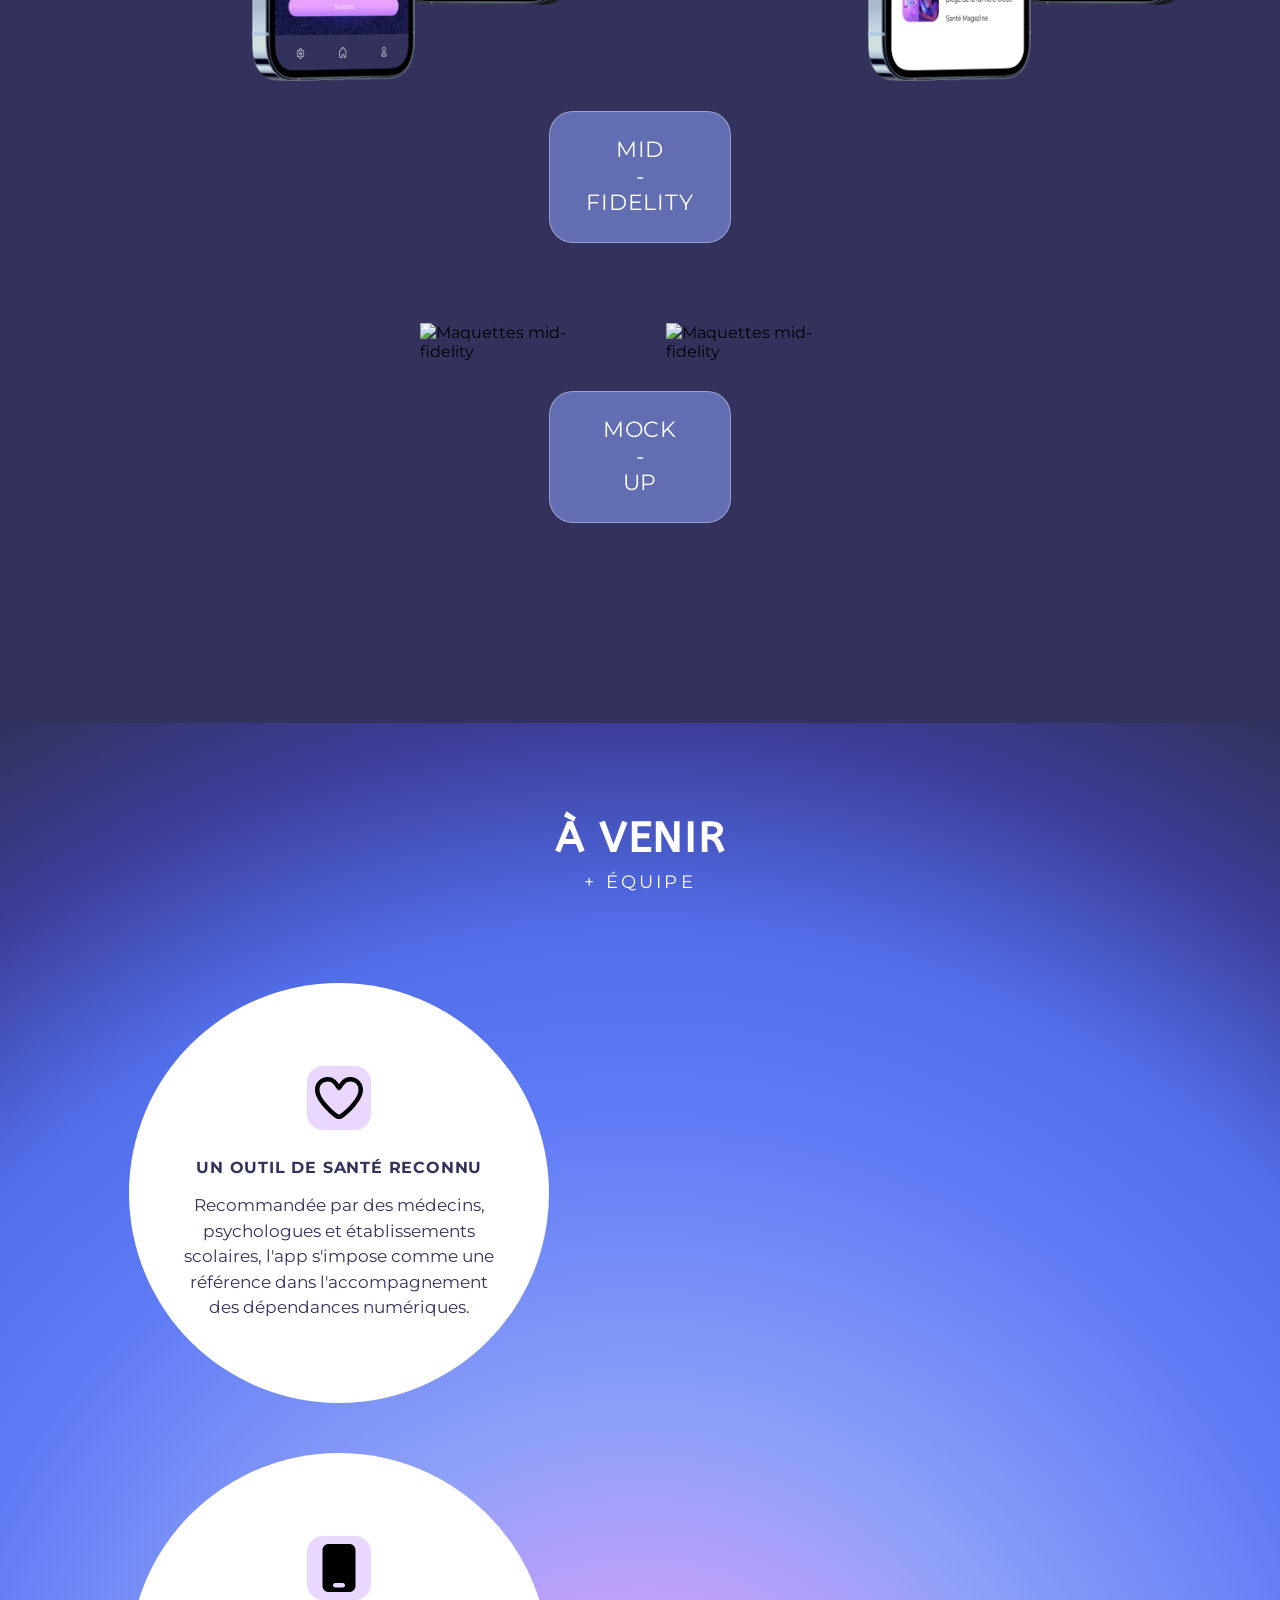
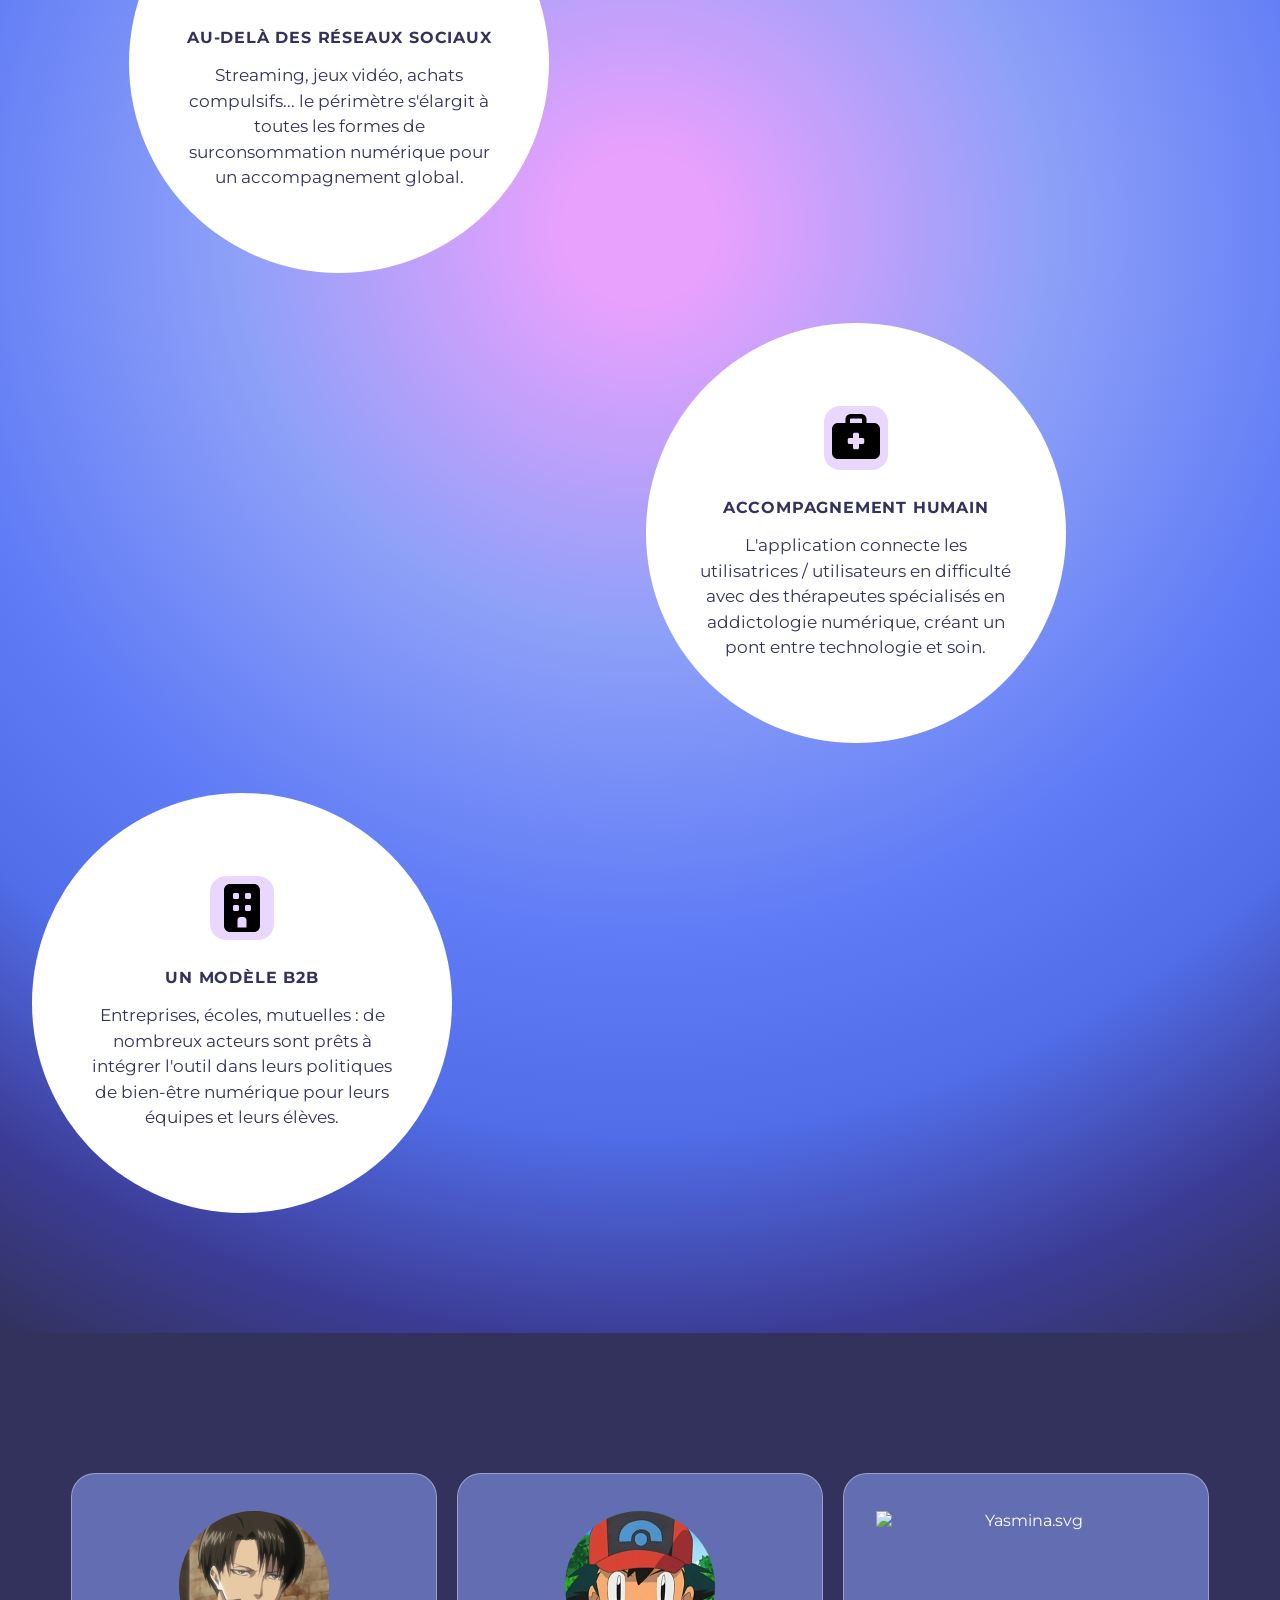
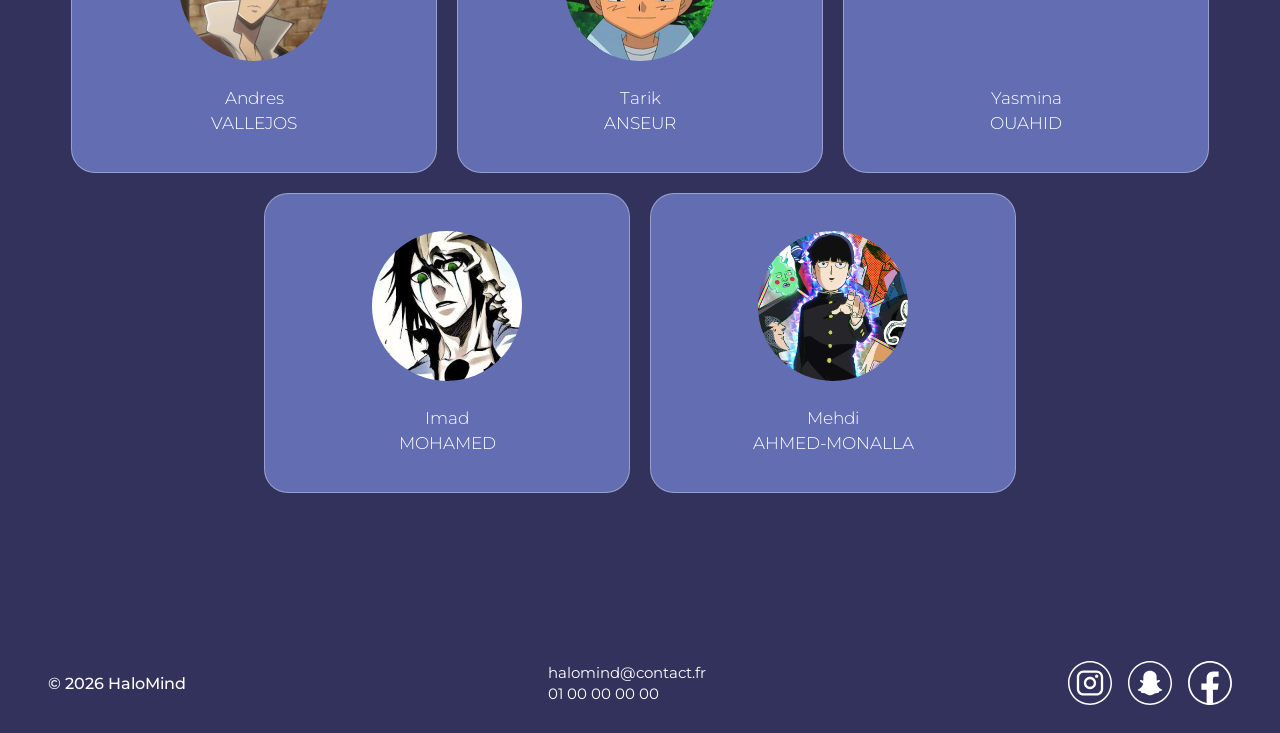
==== commit eb95713a: "01:13 ajustement taille ecrans+ orthographe + section EQUIPE" ====
--- a/doc.html
+++ b/doc.html
@@ -28,7 +28,7 @@
             <div class="doc-hero__text">
                 <h1 class="doc-hero__brand">HaloMind</h1>
                 <p class="doc-hero__sub">Documentation</p>
-                <p class="doc-hero__lead">Comment nous avons<br>créé ce projet</p>
+                <p class="doc-hero__lead">Comment nous avons<br>crée ce projet</p>
             </div>
             <div class="doc-hero__visual">
                 <img src="img/landing_page/5.download/iphone.png" alt="Application HaloMind">
@@ -37,30 +37,30 @@
 
         <section id="doc_sujet">
             <h2 class="doc-section__title">CONTEXTE</h2><!--Sujet-->
-            <p class="doc-section__text">L'application a pour vocation d'accompagner les utilisatrices et les utilisateurs dans leur sevrage numérique, en les aidant à réduire progressivement leur temps passé sur les réseaux sociaux.</p>
+            <p class="doc-section__text">L'application a pour vocation d'accompagner les utilisateurs et les utilisatrices dans leur sevrage numérique, en les aidant à réduire progressivement leur temps passé sur les réseaux sociaux.</p>
         </section>
 
         <section id="doc_stats">
             <div class="stats-grid">
                 <div class="stat-col reveal">
-                    <span class="stat-col__halo" style="width:230px;height:230px;top:-40px;left:10px;"></span>
+                    <span class="stat-col__halo" style="width:230px;height:230px;top:-40px;left:50px;"></span>
                     <p class="stat-col__eyebrow">Les réseaux sociaux fabriquent de la dépression</p>
-                    <p class="stat-col__text">Une étude de L'AP-HP lie l'usage excessif des réseaux à</p>
+                    <p class="stat-col__text">Une étude de l'AP-HP lie l'usage excessif des réseaux à</p>
                     <p class="stat-col__big">590 000</p>
                     <p class="stat-col__text">cas supplémentaires de <strong>dépression</strong> chez les ados français.</p>
                     <p class="stat-col__text">Les <strong>troubles anxieux et dépressifs</strong> ont presque doublé chez les jeunes en dix ans.</p>
                 </div>
 
-                <div class="stat-col reveal">
-                    <span class="stat-col__halo" style="width:170px;height:170px;top:10px;left:40px;"></span>
+                <div class="stat-col reveal padding_titre1">
+                    <span class="stat-col__halo" style="width:170px;height:170px;top:10px;left:75px;"></span>
                     <p class="stat-col__eyebrow">Ton cerveau est reprogrammé pour ne plus décrocher</p>
-                    <p class="stat-col__text">Les plateformes exploitent sciemment la dopamine pour créer de la dépendance (neurosciences, CRNL Lyon). Résultat</p>
+                    <p class="stat-col__text">Les plateformes exploitent sciemment la dopamine pour créer de la dépendance (neurosciences, CRNL Lyon). Résultat :</p>
                     <p class="stat-col__big">+40&nbsp;%</p>
                     <p class="stat-col__text">des étudiants présentent des signes de <strong>dépendance aux smartphones</strong>.</p>
                 </div>
 
-                <div class="stat-col reveal">
-                    <span class="stat-col__halo" style="width:130px;height:130px;top:40px;left:60px;"></span>
+                <div class="stat-col reveal padding_titre2">
+                    <span class="stat-col__halo" style="width:130px;height:130px;top:40px;left:90px;"></span>
                     <p class="stat-col__eyebrow">Les jeunes le savent… et n'arrivent pas à s'arrêter</p>
                     <p class="stat-col__text"><span class="stat-col__big stat-col__big--inline">46&nbsp;%</span> des <strong>18-24 ans</strong> ressentent <strong>les effets néfastes des réseaux sur leur santé mentale</strong> <span class="stat-col__src">(YouGov/Dailymotion, 2024)</span>. L'OMS Europe alerte : l'usage problématique chez les ados a bondi de</p>
                     <p class="stat-col__big">7&nbsp;% <span class="stat-col__to">à</span> 11&nbsp;%</p>
@@ -77,17 +77,17 @@
                 <p><h3>Redécouvrez le plaisir d'un quotidien plus présent.</h3><br>Nous vous proposons des activités concrètes pour combler le vide laissé par les écrans.</p>
             </div>
             <div class="cloud cloud--low reveal">
-                <p><h3>Prenez le contrôle à votre rythme.</h3><br>Nous vous accompagnons vers un sevrage numérique progressif</p>
+                <p><h3>Prenez le contrôle à votre rythme.</h3><br>Nous vous accompagnons vers un sevrage numérique progressif.</p>
             </div>
         </section>
 
          <section id="doc_persona" class="radial">
             <div class="evo-head">
                 <h2 class="evo-title">CIBLE</h2>
-                <p class="evo-subtitle">& PERSONNAS</p>
+                <p class="evo-subtitle">& PERSONA</p>
             </div>
             <div class="persona">
-                <div class="persona__left">
+                <div class="persona__left" style="gap: 117px;">
                     <p class="persona__quote">“Je veux réussir mes études et arrêter de perdre du temps sur les réseaux.”</p>
                     <div class="persona__figure">
                         <div class="persona__badge">
@@ -134,7 +134,7 @@
                     <img class="evo-cluster" src="img/header/mid1.png" alt="Maquettes mid-fidelity">
                     <img class="evo-cluster" src="img/header/mid2.png" alt="Maquettes mid-fidelity">
                 </div>
-                <span class="evo-label frosted reveal">Mid<br>fidelity</span>
+                <span class="evo-label frosted reveal">Mid<br>-<br>fidelity</span>
             </div>
             
             <div class="evo-stage">
@@ -142,21 +142,21 @@
                     <img class="evo-cluster" src="img/documentation/5.aVenirContact/mockUp1.svg" alt="Maquettes mid-fidelity">
                     <img class="evo-cluster" src="img/documentation/5.aVenirContact/mockUp2.svg" alt="Maquettes mid-fidelity">
                 </div>
-                <span class="evo-label frosted reveal">Mock<br>up</span>
+                <span class="evo-label frosted reveal">Mock<br>-<br>up</span>
             </div>
          </section>
 
         <section class="avenir radial">
             <div class="evo-head">
                 <h2 class="evo-title">À VENIR</h2>
-                <p class="evo-subtitle">+ CONTACTER</p>
+                <p class="evo-subtitle">+ ÉQUIPE</p>
             </div>
 
             <article class="card reveal">
                 <div class="card__icon">
                     <img src="img/documentation/5.aVenirContact/coeur.svg" alt="coeur.svg">
                 </div>
-                <h3 class="card__title">UN OUTIL DE SANTE RECONNU</h3>
+                <h3 class="card__title">UN OUTIL DE SANTÉ RECONNU</h3>
                 <p class="card__text">Recommandée par des médecins, psychologues et établissements scolaires, l'app s'impose comme une référence dans l'accompagnement des dépendances numériques.</p>
             </article>
 
@@ -181,13 +181,38 @@
                     <img src="img/documentation/5.aVenirContact/batiment.svg" alt="batiment.svg">
                 </div>
                 <h3 class="card__title">UN MODÈLE B2B</h3>
-                <p class="card__text">Entreprises, écoles, mutuelles  de nombreux acteurs sont prêts à intégrer l'outil dans leurs politiques de bien-être numérique pour leurs équipes et élèves.</p>
+                <p class="card__text">Entreprises, écoles, mutuelles : de nombreux acteurs sont prêts à intégrer l'outil dans leurs politiques de bien-être numérique pour leurs équipes et leurs élèves.</p>
             </article>
 
         </section>
 
         <section id="equipe">
-            
+            <div class="zone_1">
+                <div class="zone_2_1">
+                    <article class="persona-card frosted reveal">
+                        <img src="img/documentation/6.equipe/Andres.svg" alt="Andres.svg">
+                        <p>Andres<br>VALLEJOS</p>
+                    </article>
+                    <article class="persona-card frosted reveal">
+                        <img src="img/documentation/6.equipe/Tarik.svg" alt="Tarik.svg">
+                        <p>Tarik<br>ANSEUR</p>
+                    </article>
+                    <article class="persona-card frosted reveal">
+                        <img src="img/documentation/6.equipe/Yasmina.svg" alt="Yasmina.svg">
+                        <p>Yasmina<br>OUAHID</p>
+                    </article>
+                </div>
+                <div class="zone_2_2">
+                    <article class="persona-card frosted reveal">
+                        <img src="img/documentation/6.equipe/Imad.svg" alt="Imad.svg">
+                        <p>Imad<br>MOHAMED</p>
+                    </article>
+                    <article class="persona-card frosted reveal">
+                        <img src="img/documentation/6.equipe/Mehdi.svg" alt="Mehdi.svg">
+                        <p>Mehdi<br>AHMED-MONALLA</p>
+                    </article>
+                </div>
+            </div>
         </section>
 
         <footer class="footer">
--- a/doc.css
+++ b/doc.css
@@ -108,7 +108,9 @@
   gap: 100px;
   max-width: 1200px;
   margin: 0 auto;
-  align-items: start; /* requis pour que sticky fonctionne */
+  /* align-items: start; requis pour que sticky fonctionne */
+  /* ANDRES */
+  align-items: flex-start;
 }
 
 .stat-col{
@@ -145,7 +147,7 @@
 }
 
 .stat-col__text{
-  font-size: 20px;
+  font-size: 16px;
   font-weight: 300;
   line-height: 1.4;
   margin: 0 0 16px;
@@ -176,6 +178,15 @@
 .stat-col__src{
   font-size: 15px;
   font-weight: 300;
+}
+
+/* ANDRES */
+.padding_titre1{
+  padding-bottom: 62px;
+}
+
+.padding_titre2{
+  padding-bottom: 16px;
 }
 
 /* ============ SOLUTION (blocs blancs) ============ */
@@ -218,7 +229,7 @@
 /* ============ PERSONA ============ */
 
 #doc_persona{
-  padding: 80px var(--space-lg) 120px;
+  padding: 17px var(--space-lg) 120px;
 }
 
 .doc-persona__title{
@@ -257,6 +268,7 @@
 .persona__figure{
   position: relative;
   display: inline-block;
+  bottom: -2px;
 }
 
 .persona__img{
@@ -265,13 +277,14 @@
   width: auto;
   display: block;
   /*ANDRES*/
-  height: 500px;
+  height: 400px;
+  bottom: 74px;
 }
 
 .persona__badge{
   position: absolute;
   z-index: 1;
-  bottom: -130px;
+  bottom: -55px;
   left: 50%;
   transform: translateX(-50%);
   width: 300px;
@@ -465,7 +478,7 @@
 
 .card:nth-child(3){
   align-self: flex-start;
-  margin-left: 33%;
+  margin-left: 8%;
 }
 
 .card:nth-child(4){
@@ -500,6 +513,69 @@
   line-height: 1.5;
   font-weight: 400;
   color: var(--color-dark);
+}
+
+/* EQUIPE */
+
+#equipe{
+  background: #32325D;
+  height: 100vh;
+}
+
+#equipe article{
+  width: 300px;
+  height: 250px;
+  display: flex;
+  flex-direction: column;
+  text-align: center;
+  justify-content: space-around;
+}
+
+#equipe article img{
+  height: 150px;
+}
+
+.equipe-card-reveal.is-visible {
+  opacity: 1;
+  transform: none;
+}
+
+.equipe-card-reveal {
+  opacity: 0;
+  transform: translateY(40px);
+  transition: opacity 0.7s ease, transform 0.7s ease;
+}
+
+.equipe-card {
+  border-radius: 24px;
+  padding: 24px 32px;
+  color: var(--color-white);
+}
+
+.equipe-card-frosted {
+  background: var(--nav-bg);
+  border: 1px solid var(--nav-border);
+  backdrop-filter: blur(var(--blur));
+}
+
+.zone_1{
+  display: flex;
+  flex-direction: column;
+  justify-content: center;
+  height: 100vh;
+  gap: 20px;
+}
+
+.zone_2_1{
+  display: flex;
+  justify-content: center;
+  gap: 20px;
+}
+
+.zone_2_2{
+  display: flex;
+  justify-content: center;
+  gap: 20px;
 }
 
 /* ============ FOOTER ============ */
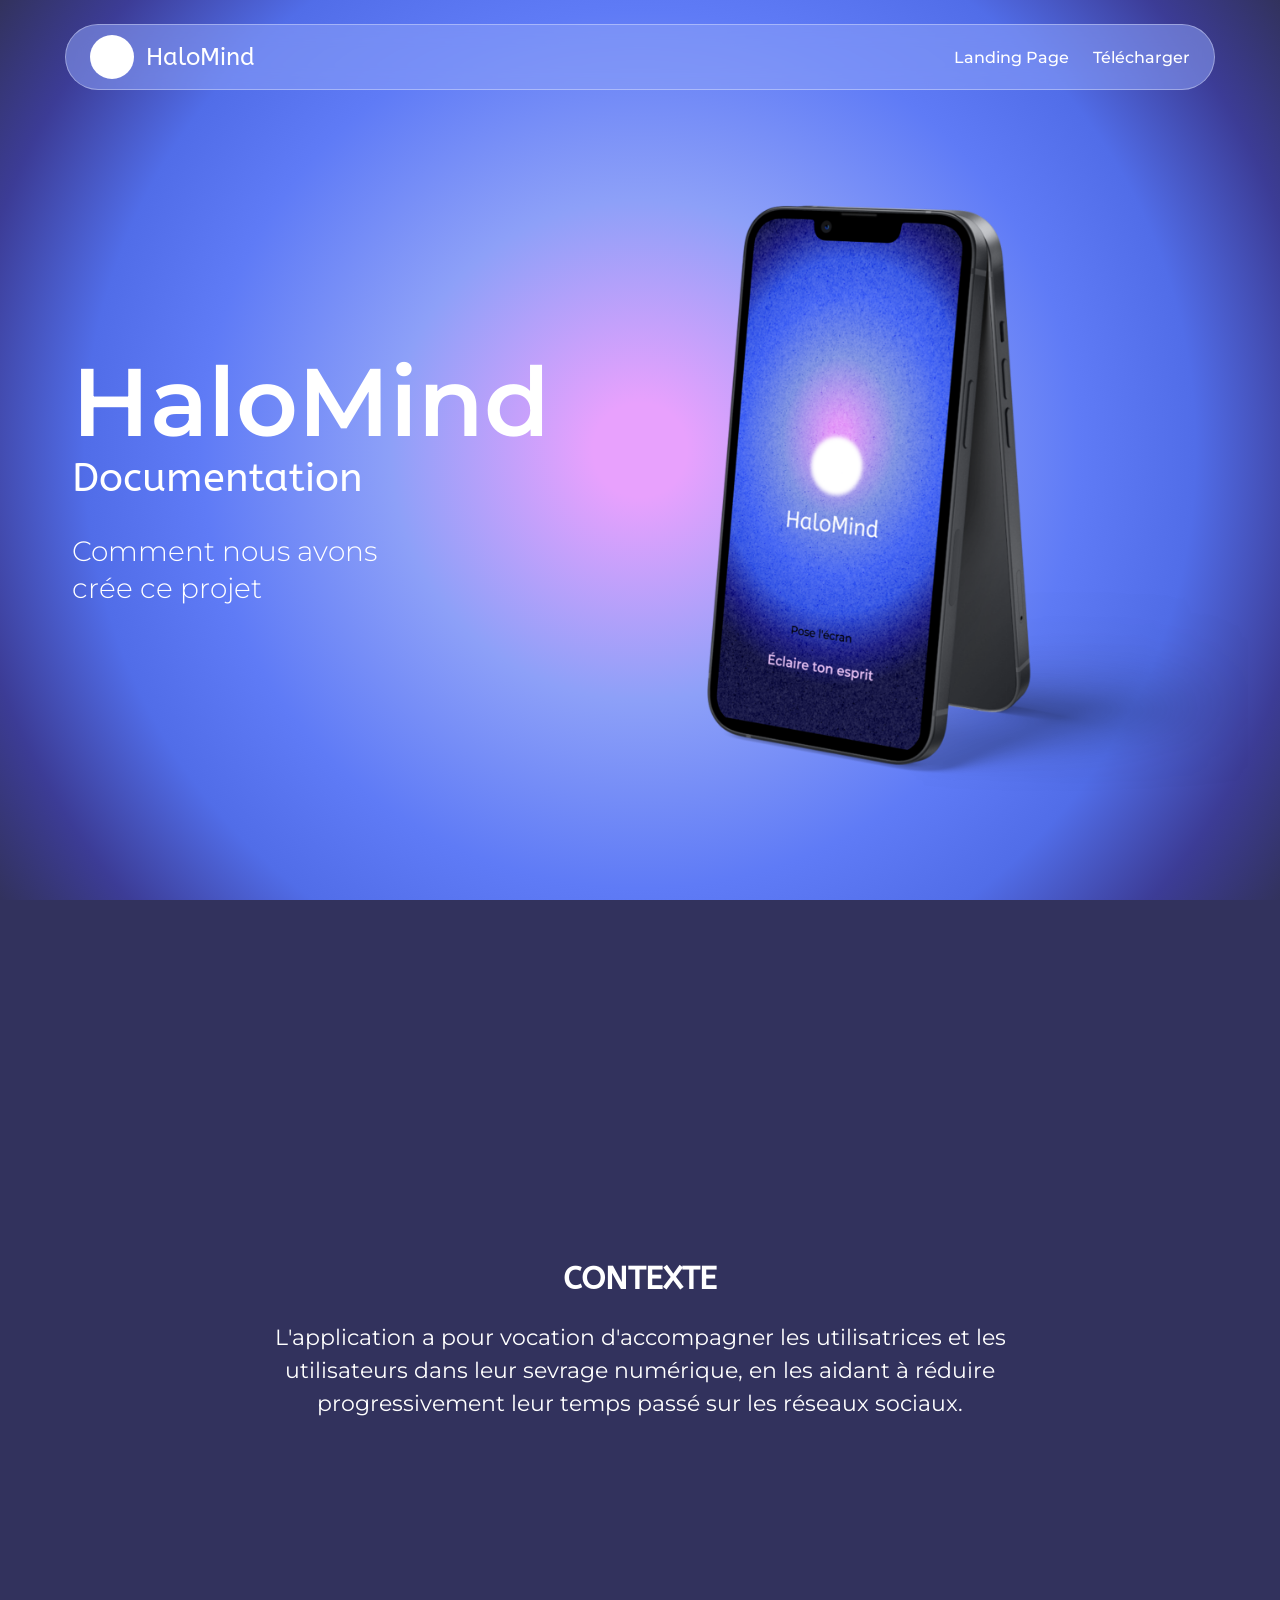
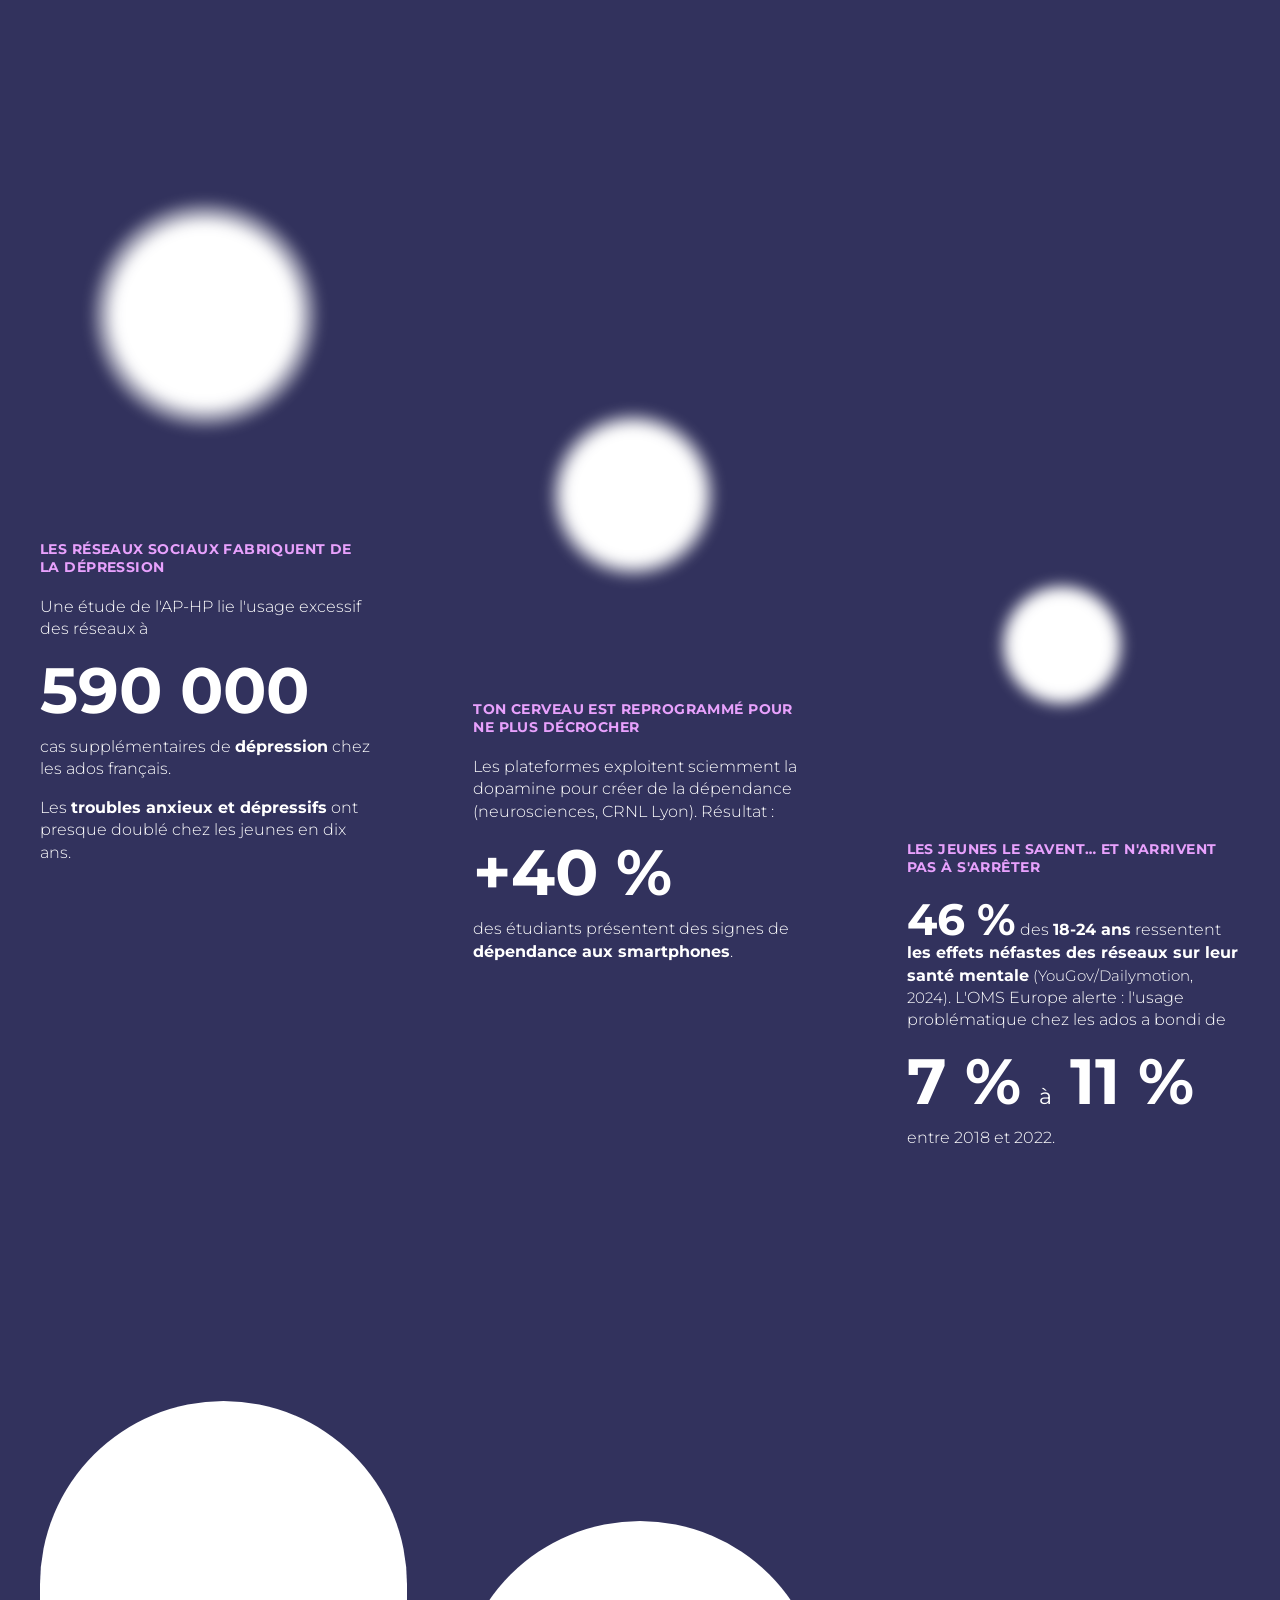
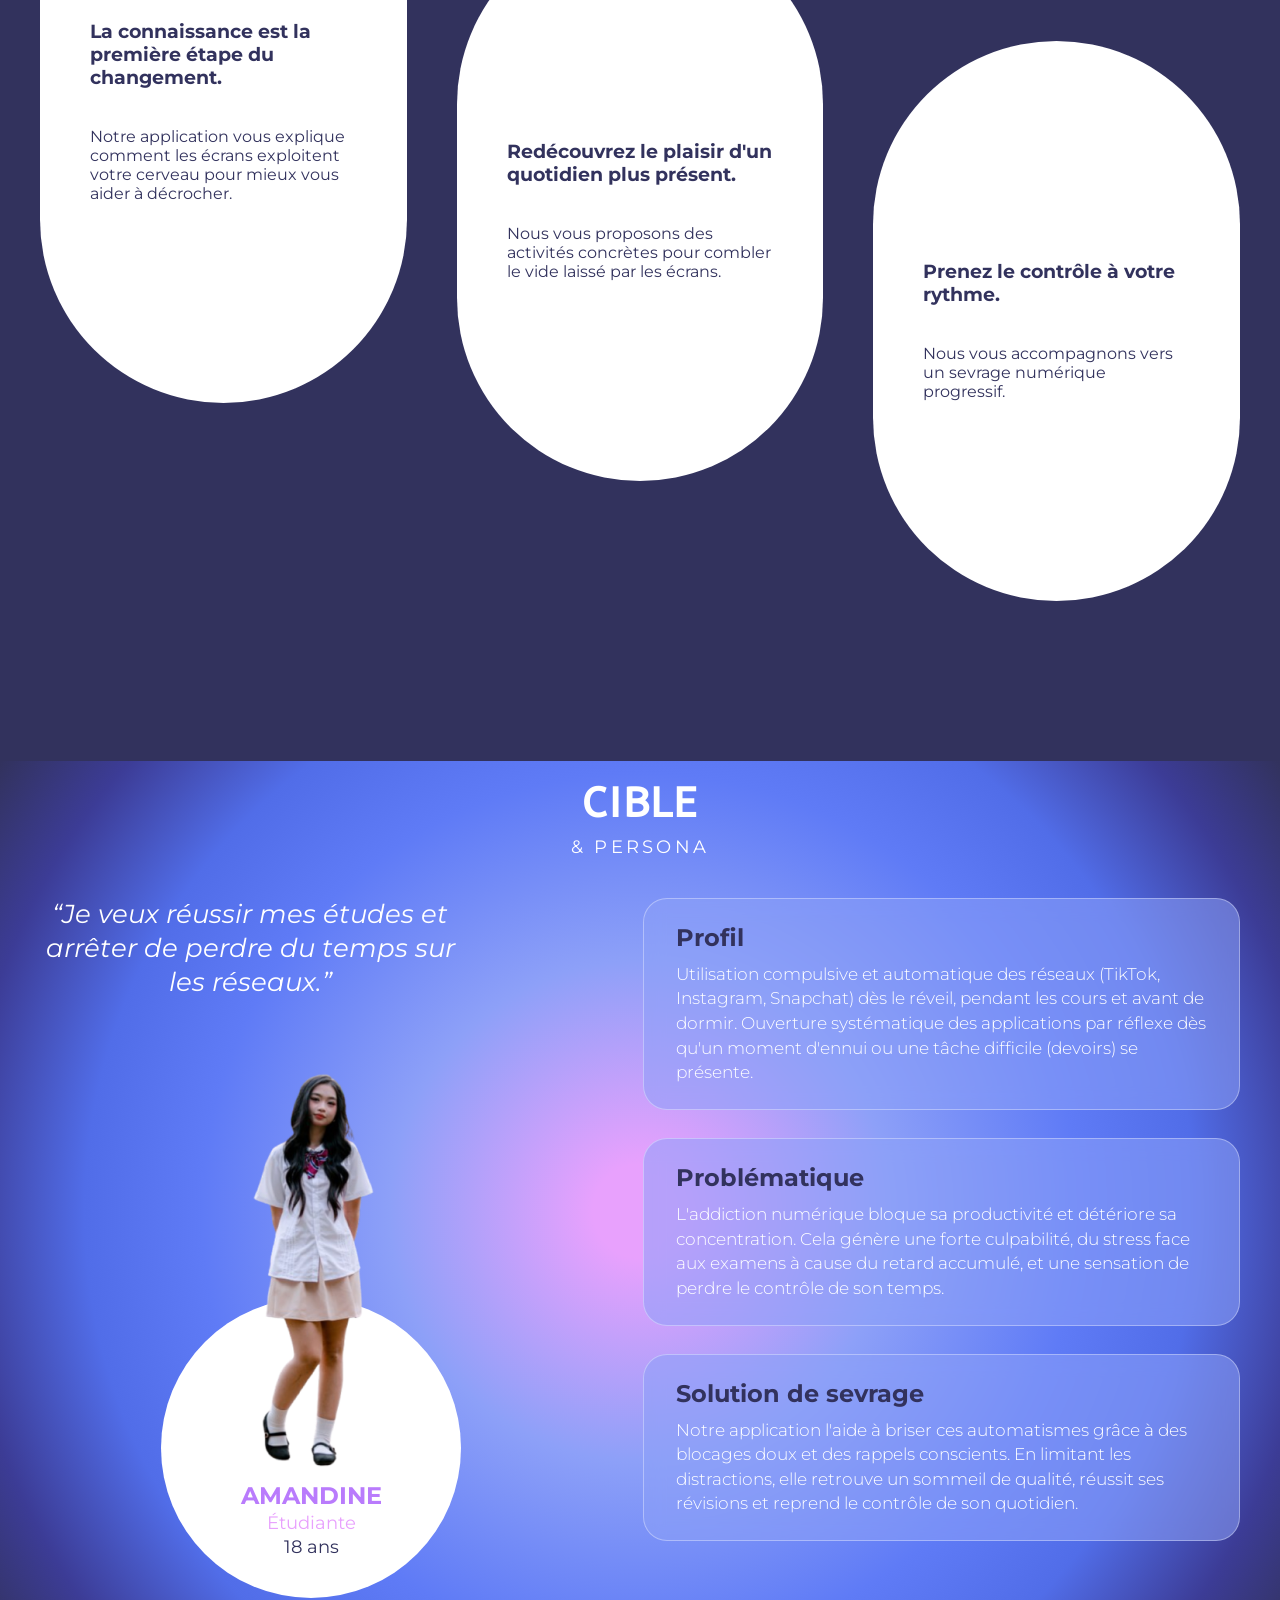
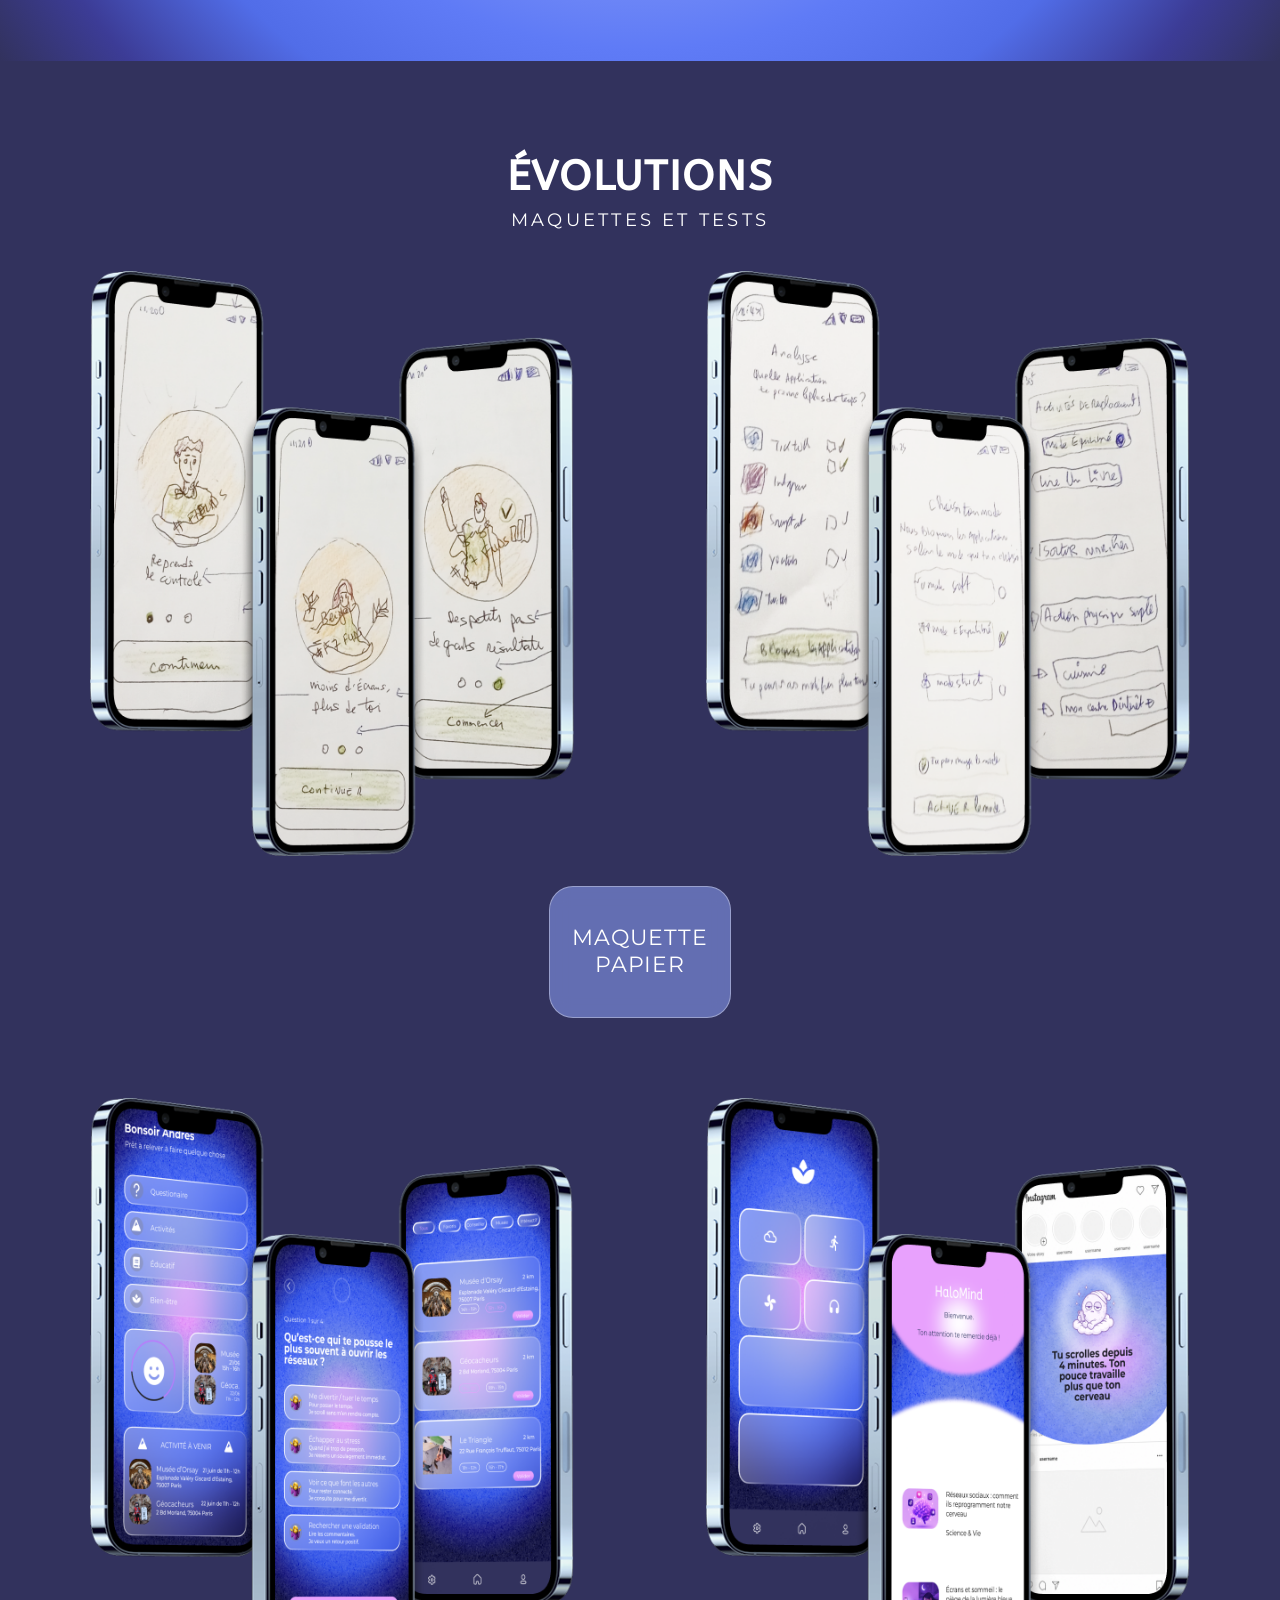
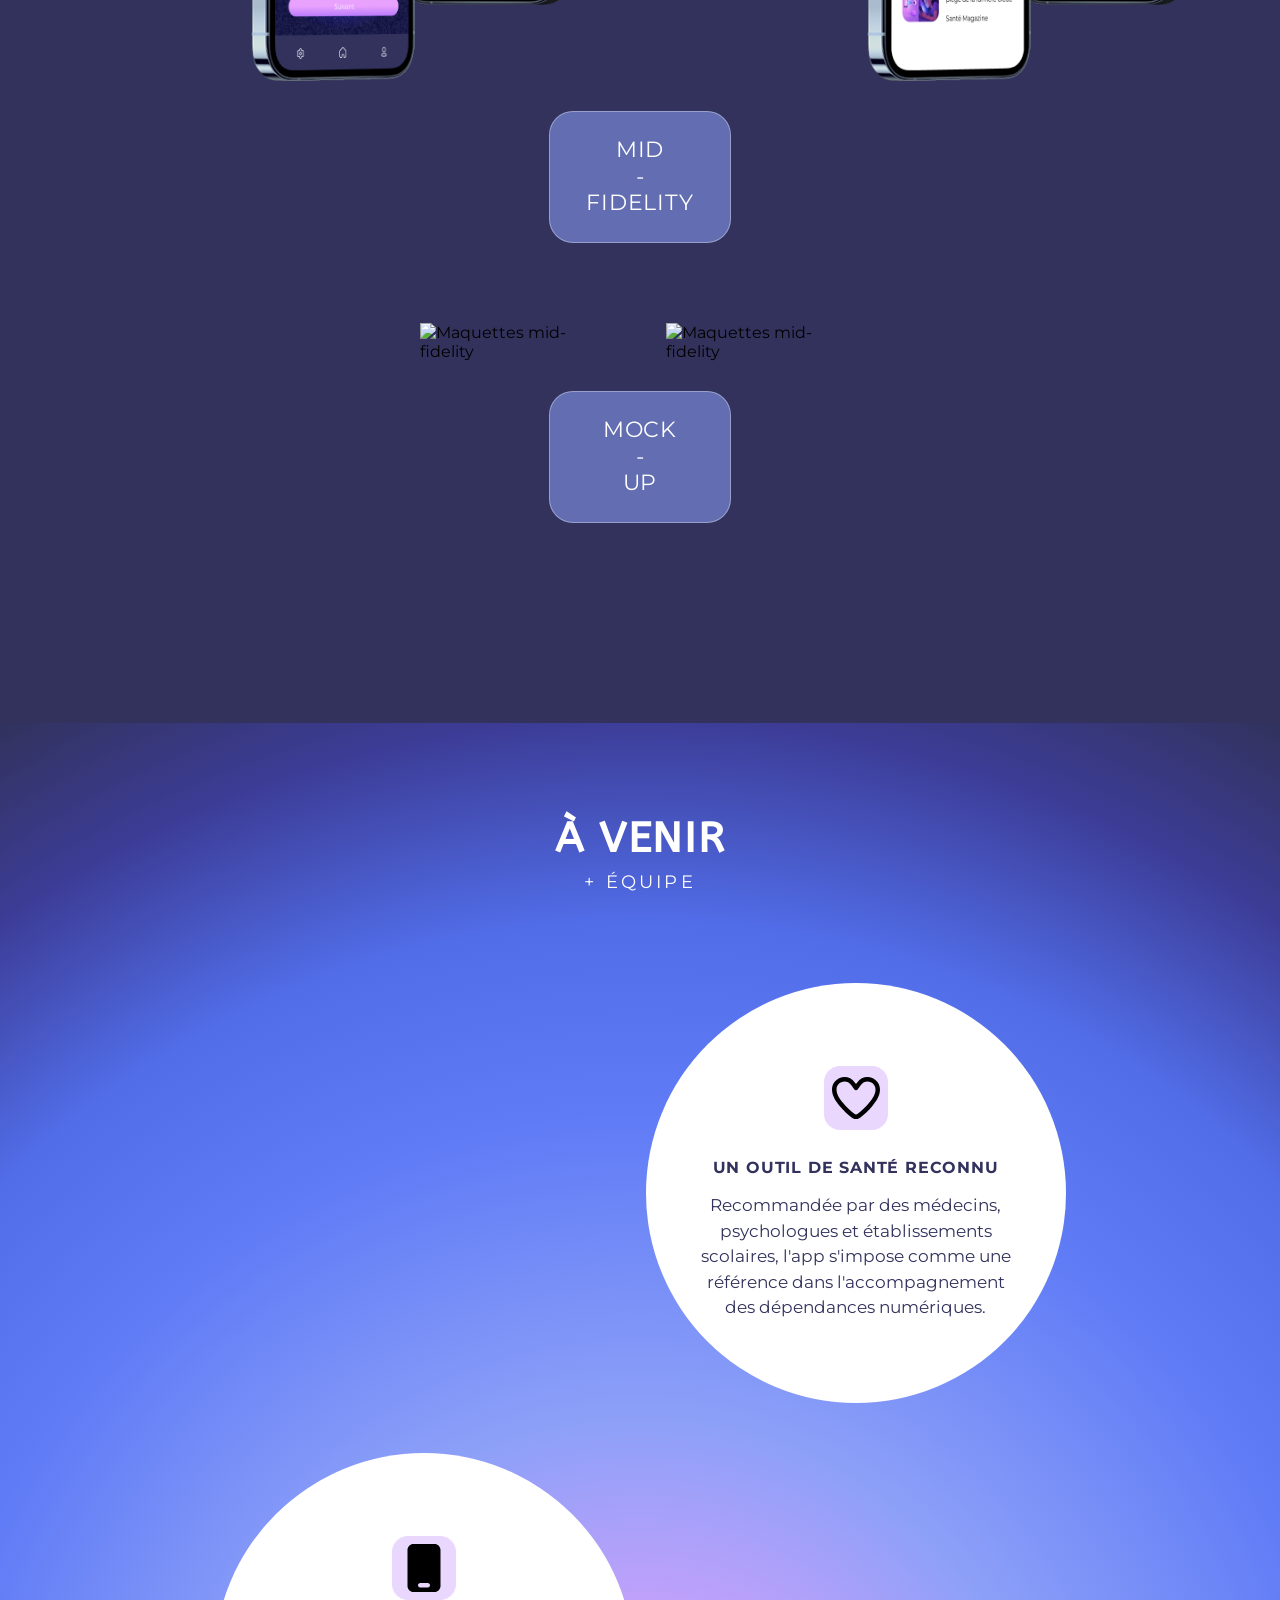
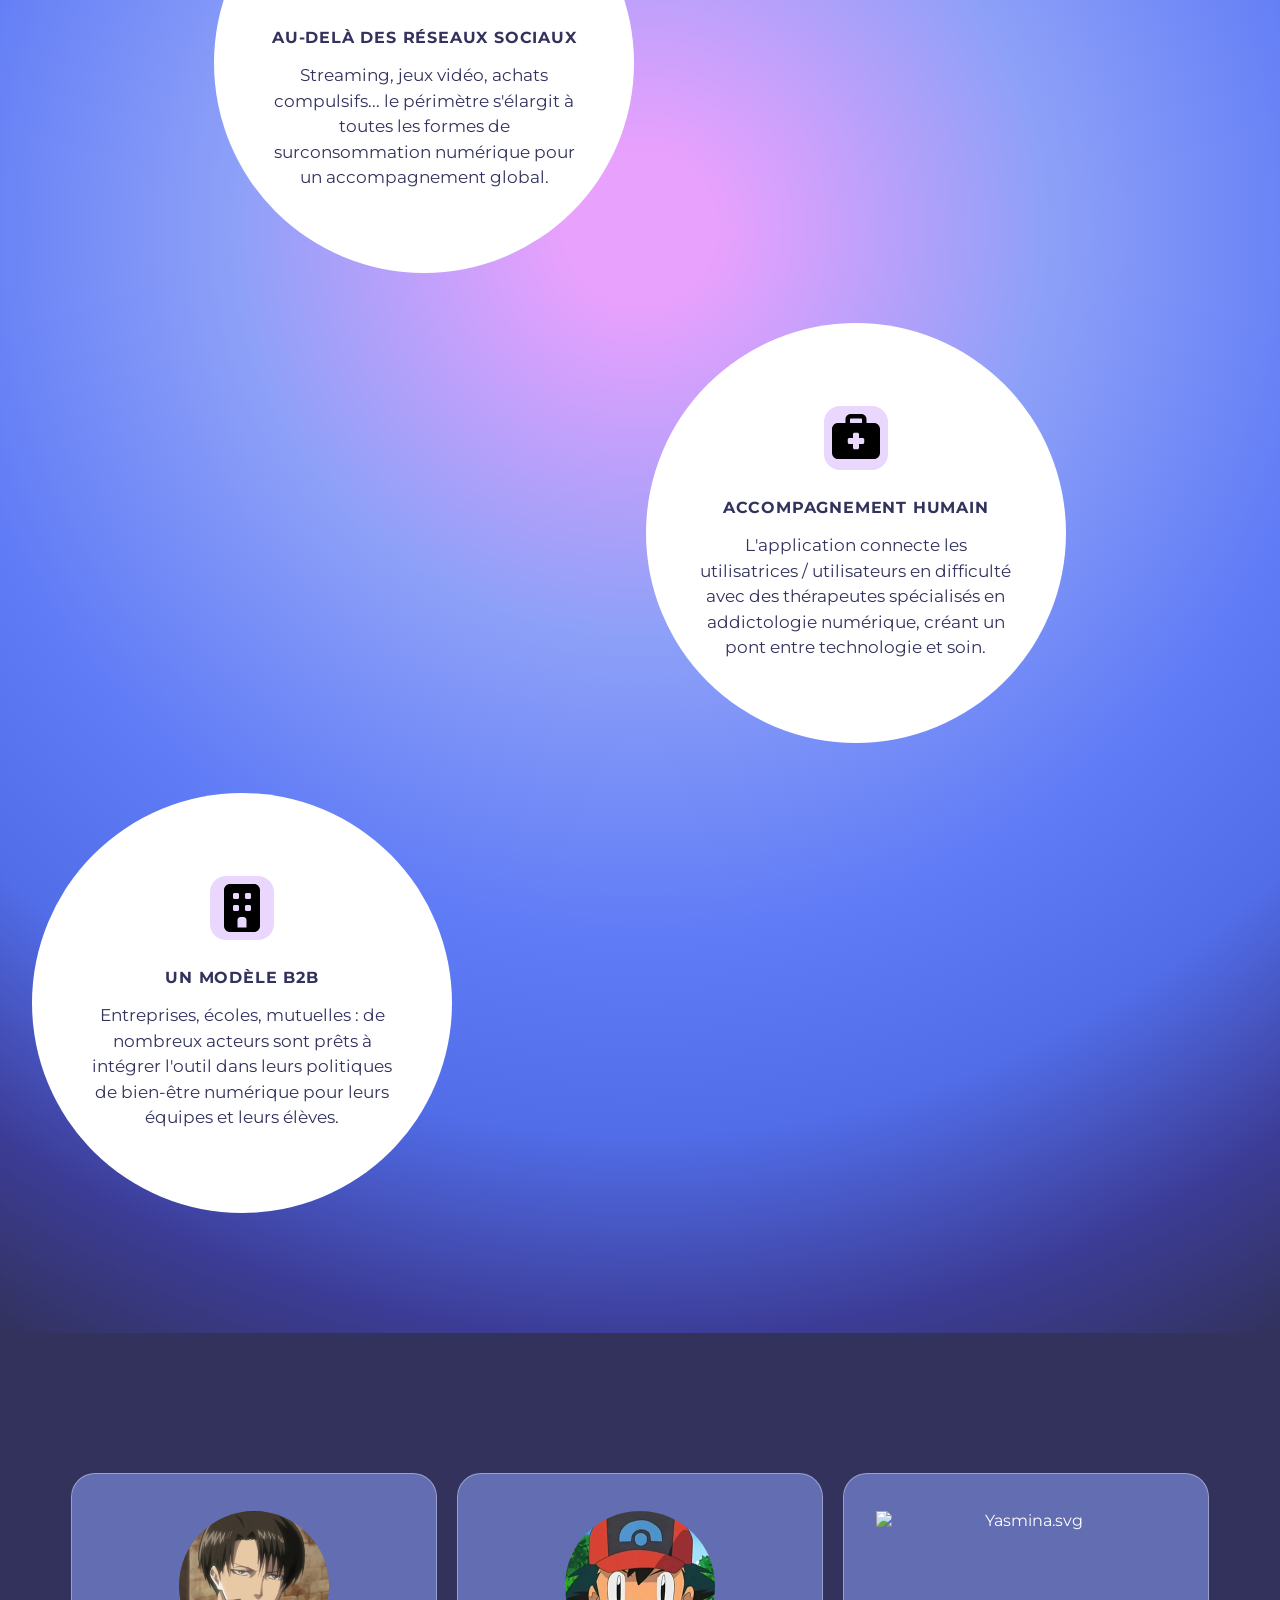
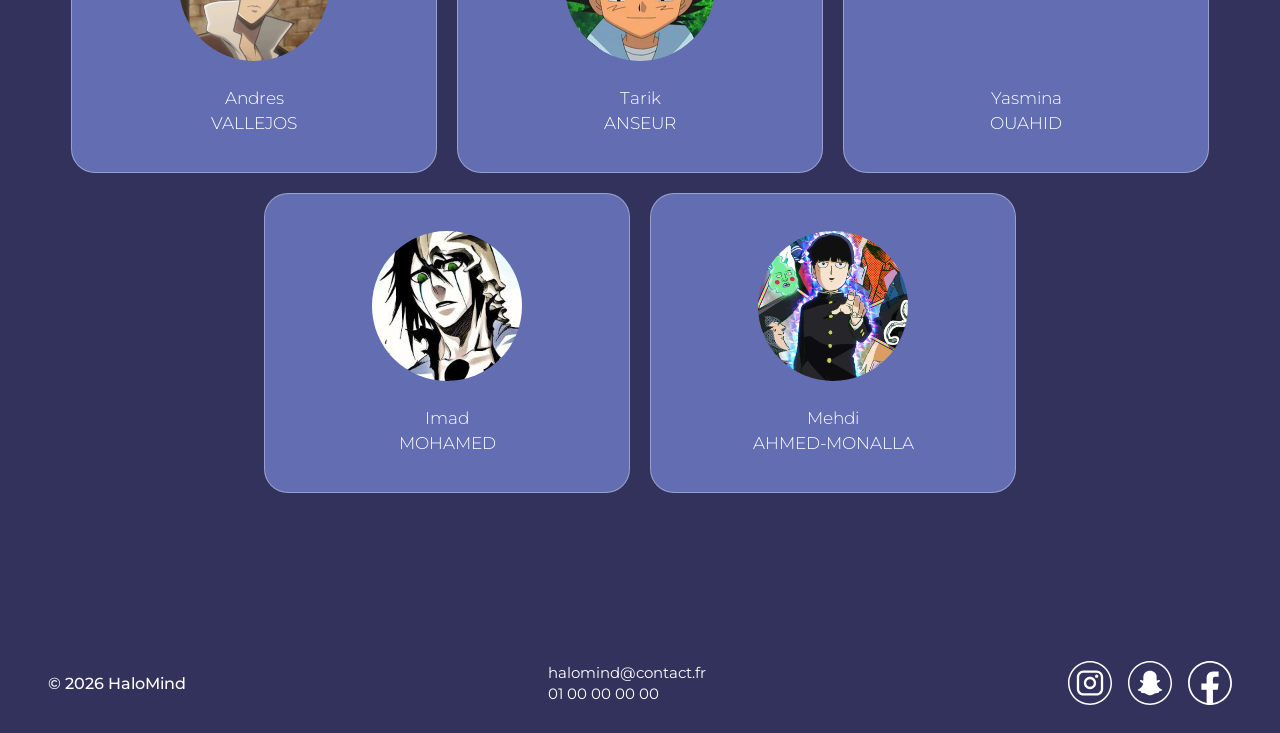
==== commit e73323a5: "final push" ====
--- a/doc.html
+++ b/doc.html
@@ -37,7 +37,7 @@
 
         <section id="doc_sujet">
             <h2 class="doc-section__title">CONTEXTE</h2><!--Sujet-->
-            <p class="doc-section__text">L'application a pour vocation d'accompagner les utilisateurs et les utilisatrices dans leur sevrage numérique, en les aidant à réduire progressivement leur temps passé sur les réseaux sociaux.</p>
+            <p class="doc-section__text">L'application a pour vocation d'accompagner les utilisatrices et les utilisateurs dans leur sevrage numérique, en les aidant à réduire progressivement leur temps passé sur les réseaux sociaux.</p>
         </section>
 
         <section id="doc_stats">
--- a/doc.css
+++ b/doc.css
@@ -468,17 +468,17 @@
 
 .card:nth-child(1){
   align-self: flex-end;
+  margin-left: 15%;
+}
+
+.card:nth-child(2){
+  align-self: flex-end;
   margin-right: 15%;
-}
-
-.card:nth-child(2){
-  align-self: flex-start;
-  margin-left: 8%;
 }
 
 .card:nth-child(3){
   align-self: flex-start;
-  margin-left: 8%;
+  margin-left: 15%;
 }
 
 .card:nth-child(4){
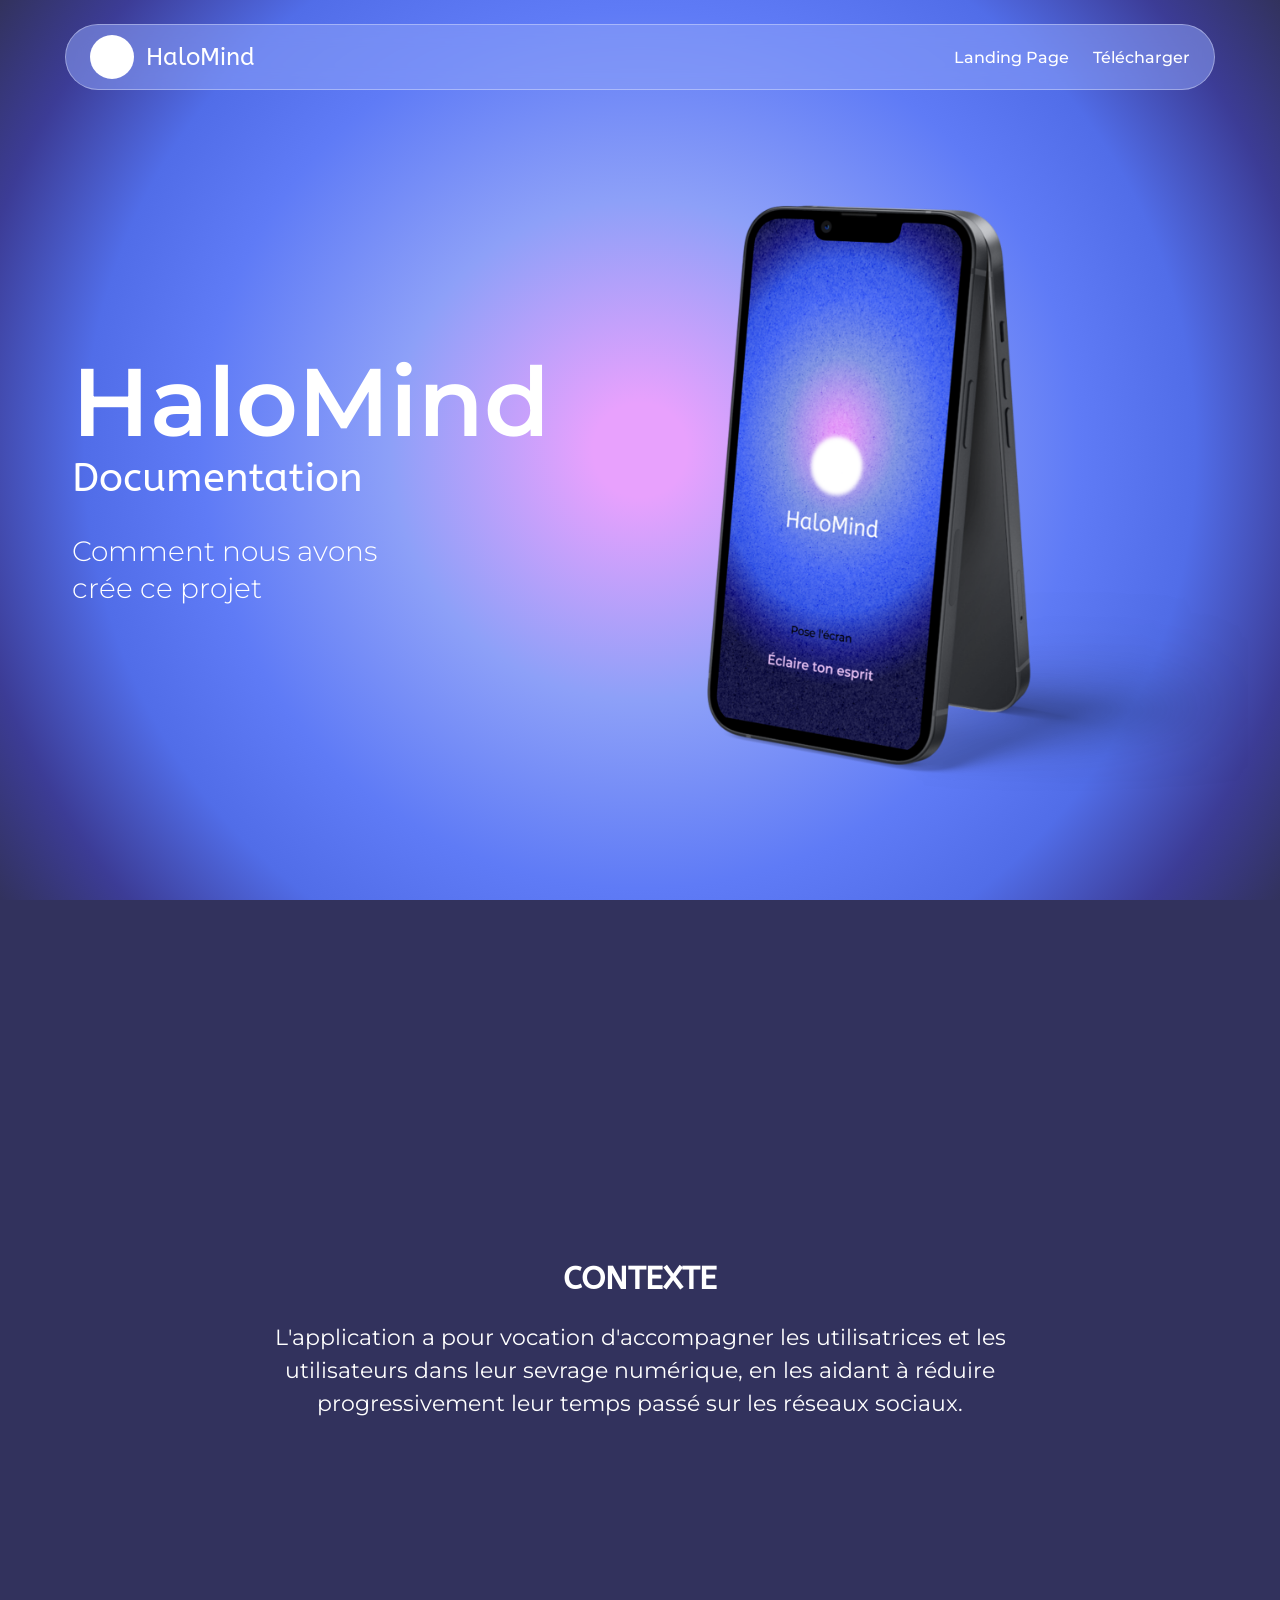
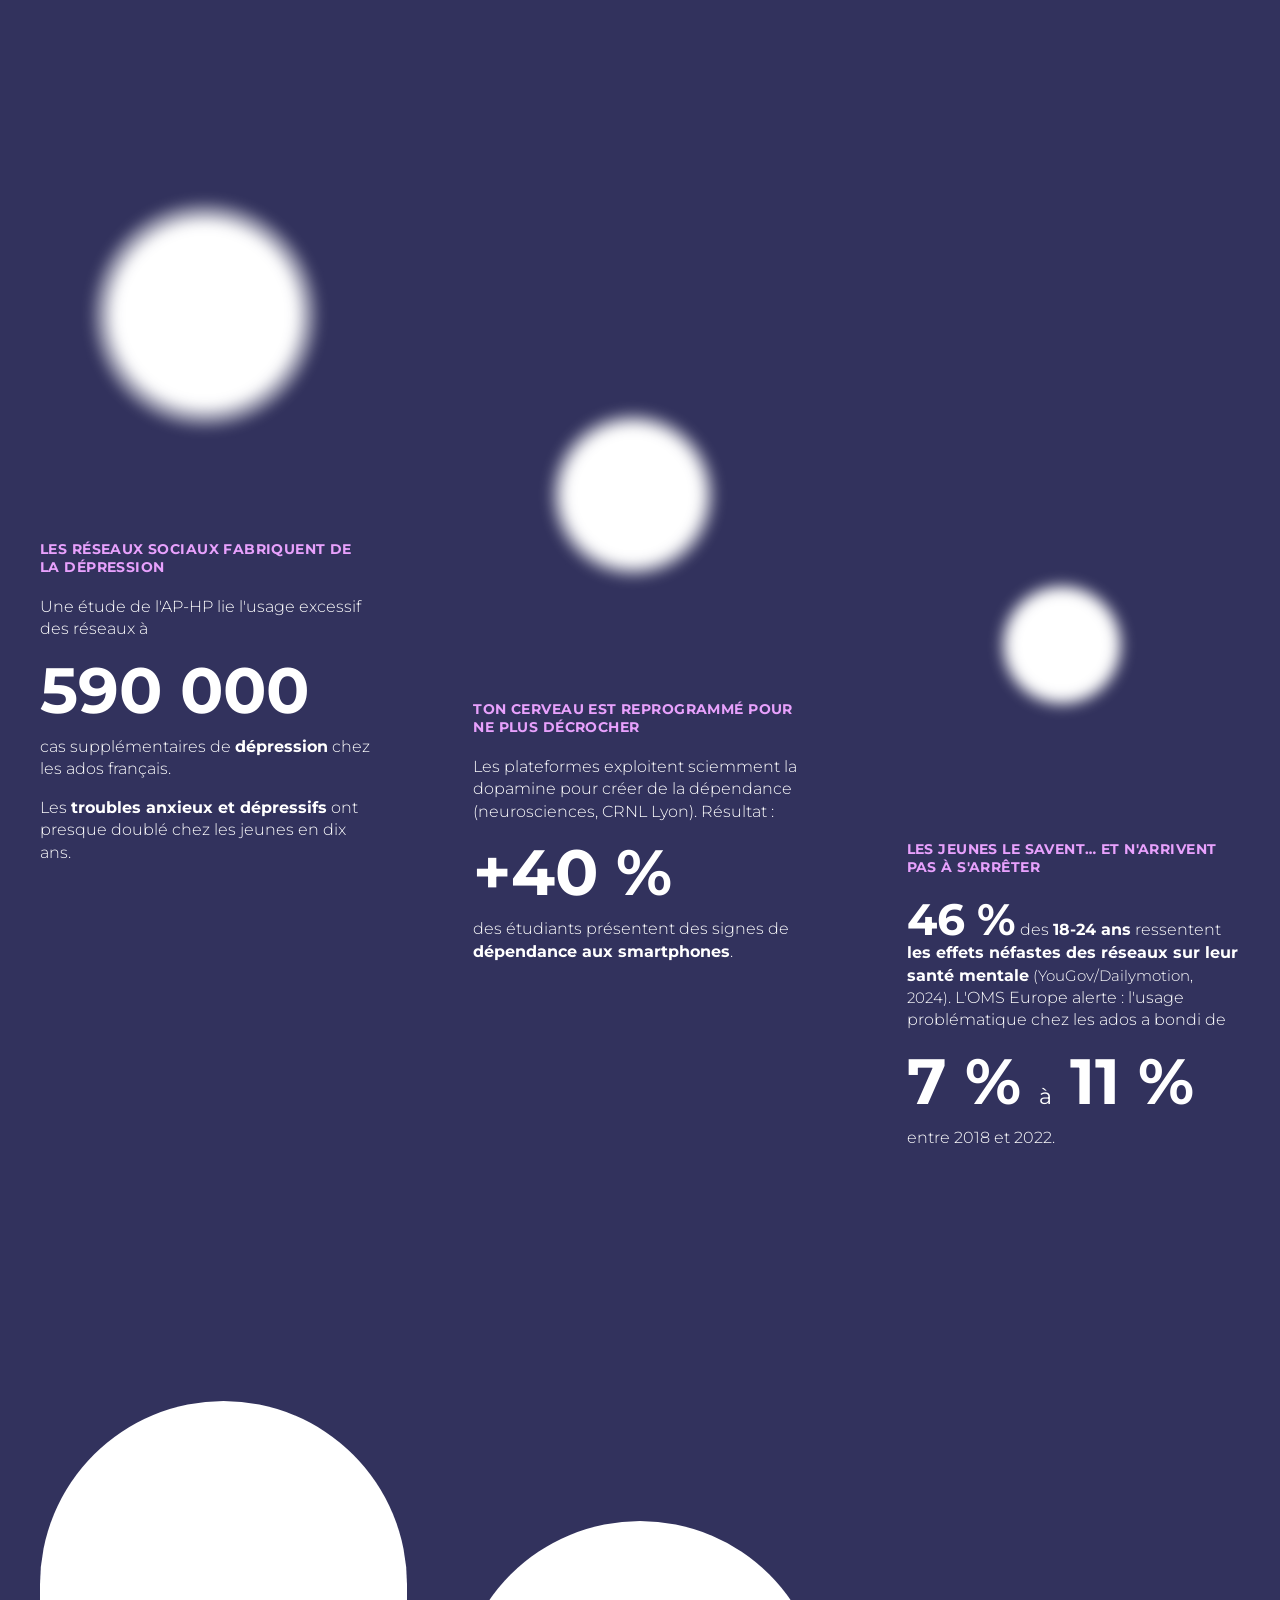
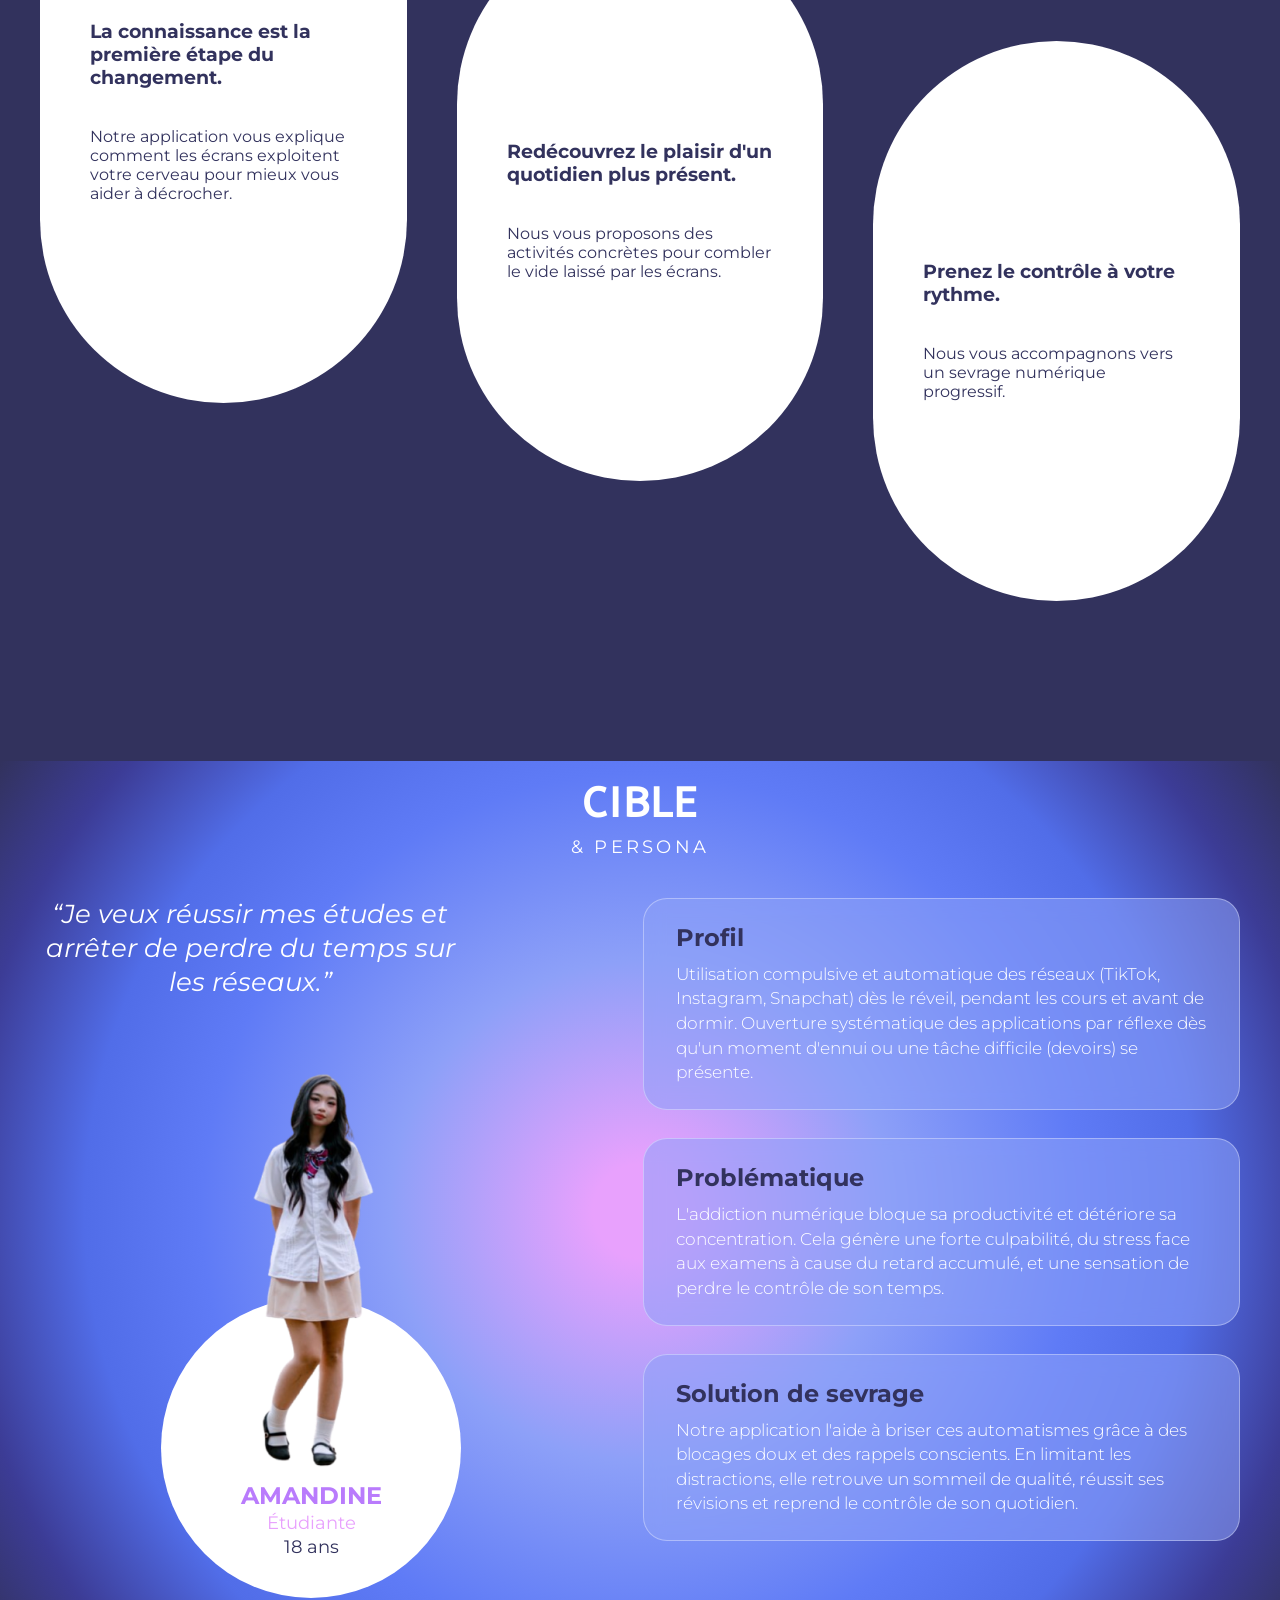
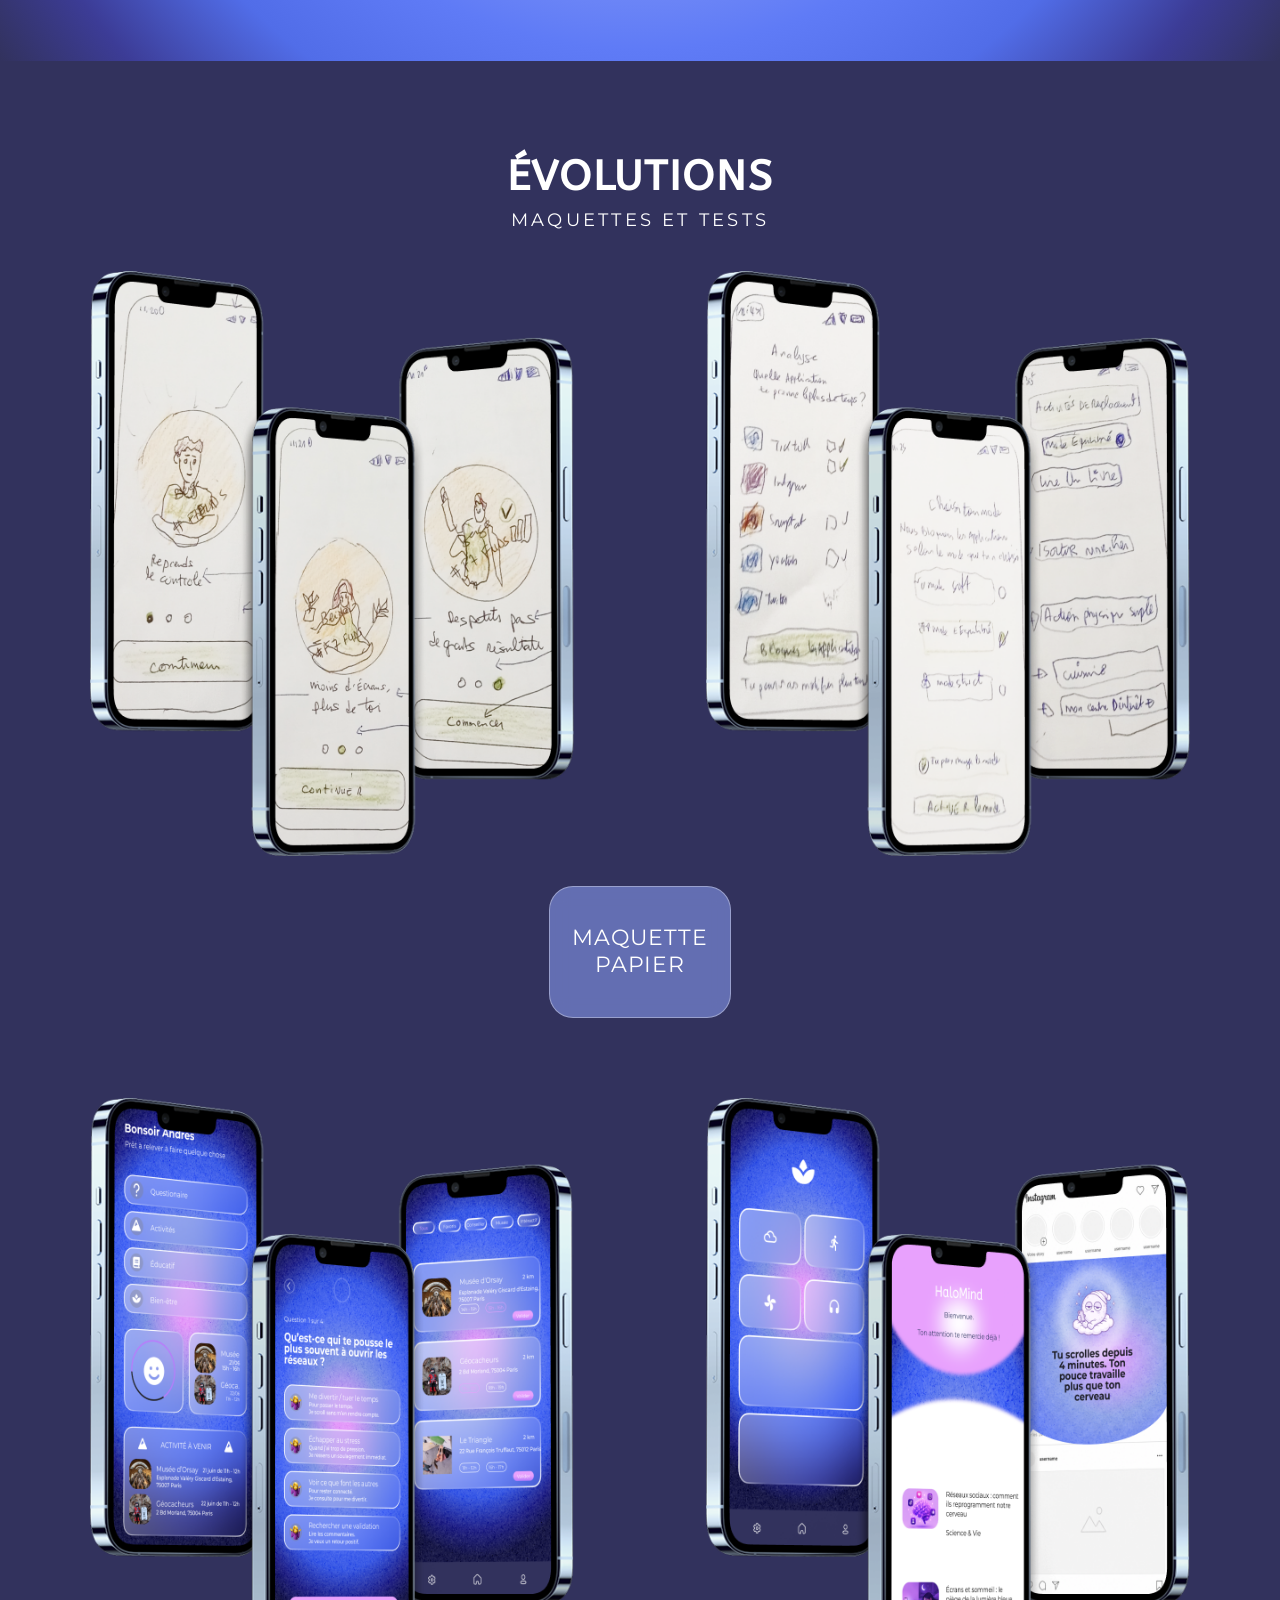
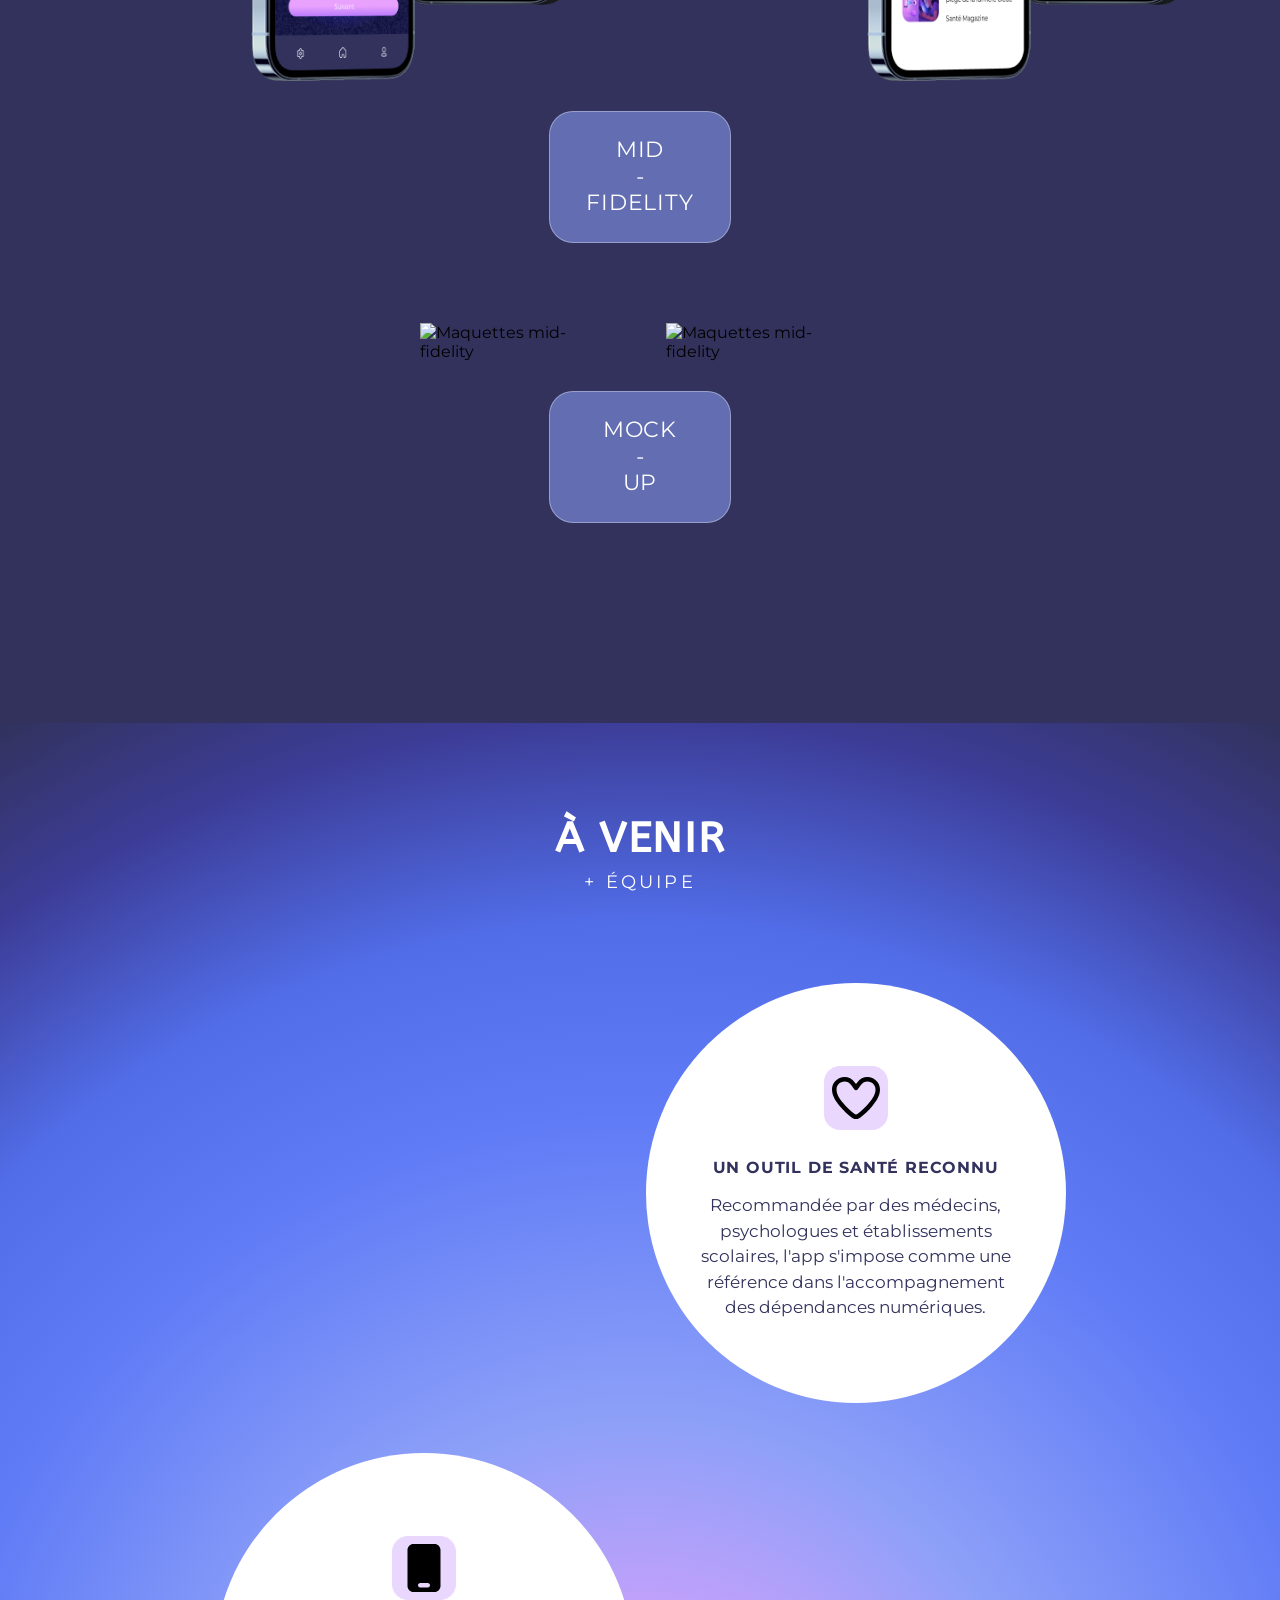
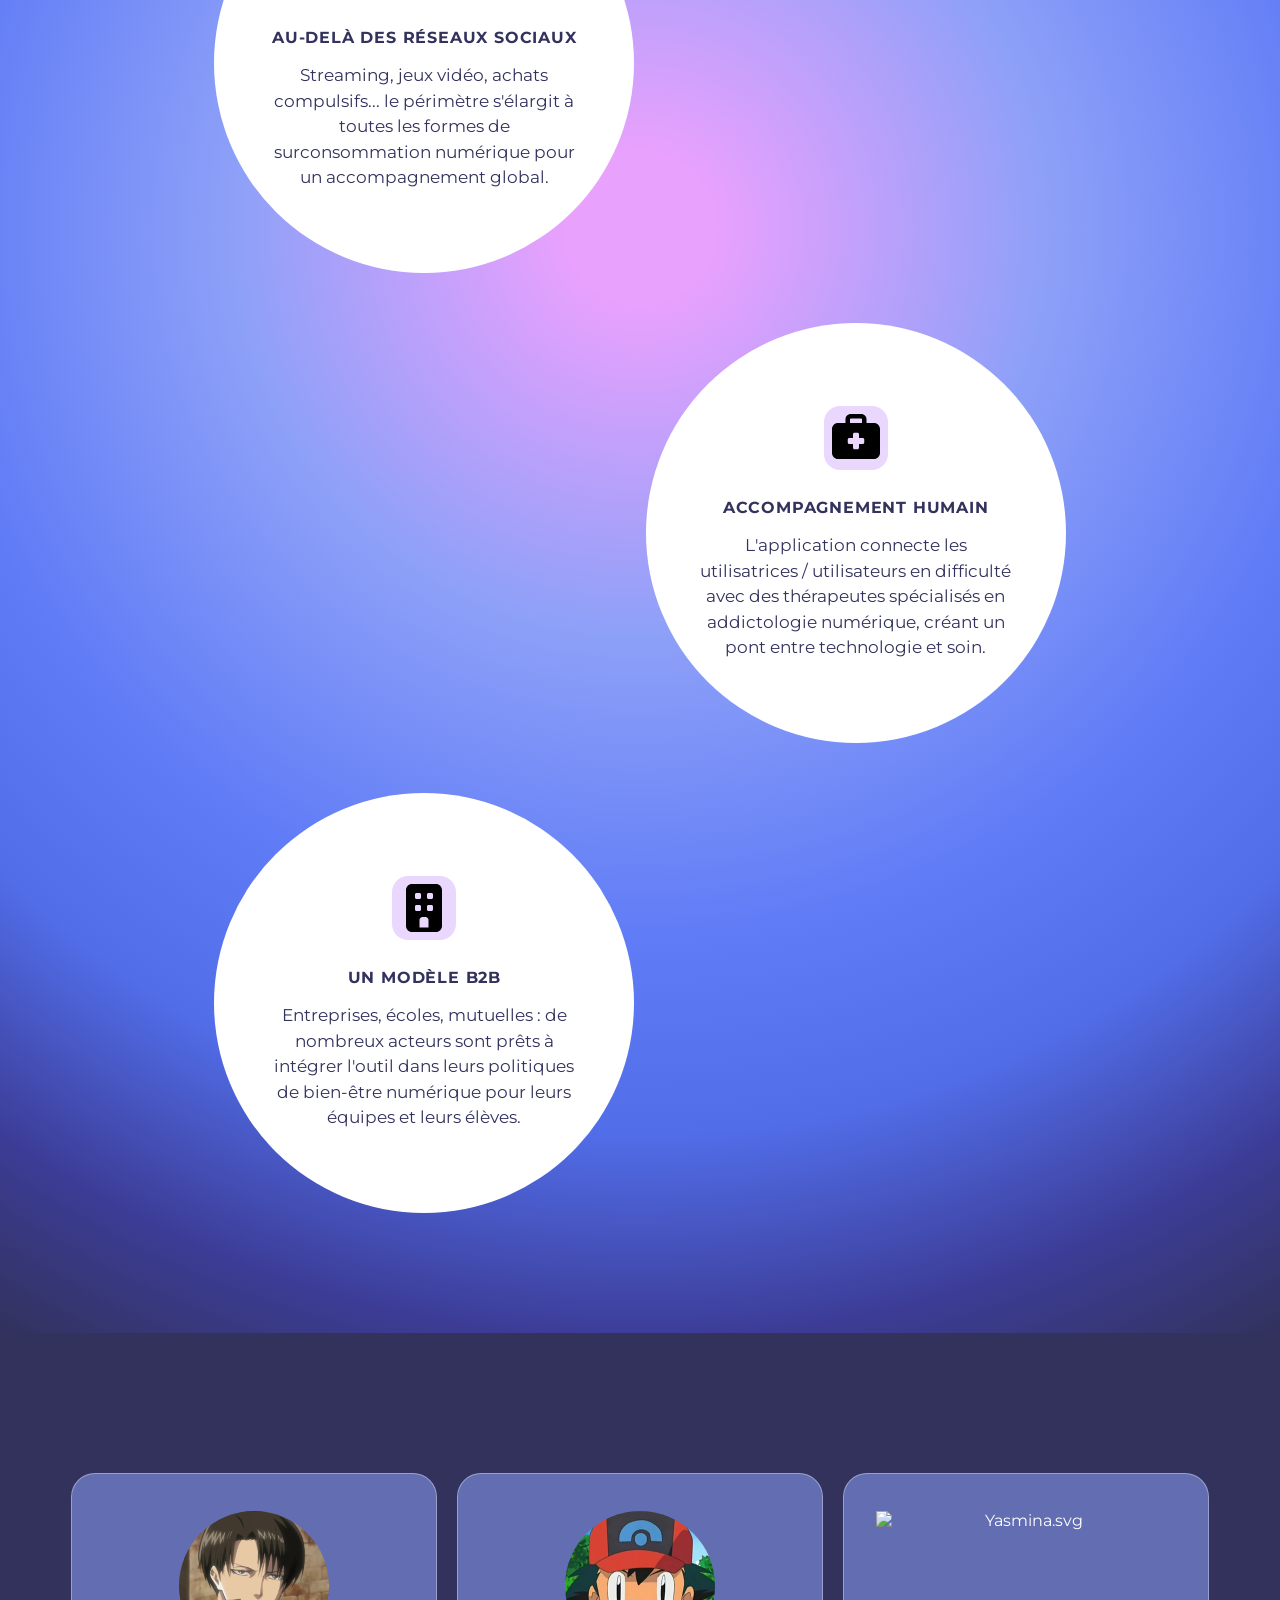
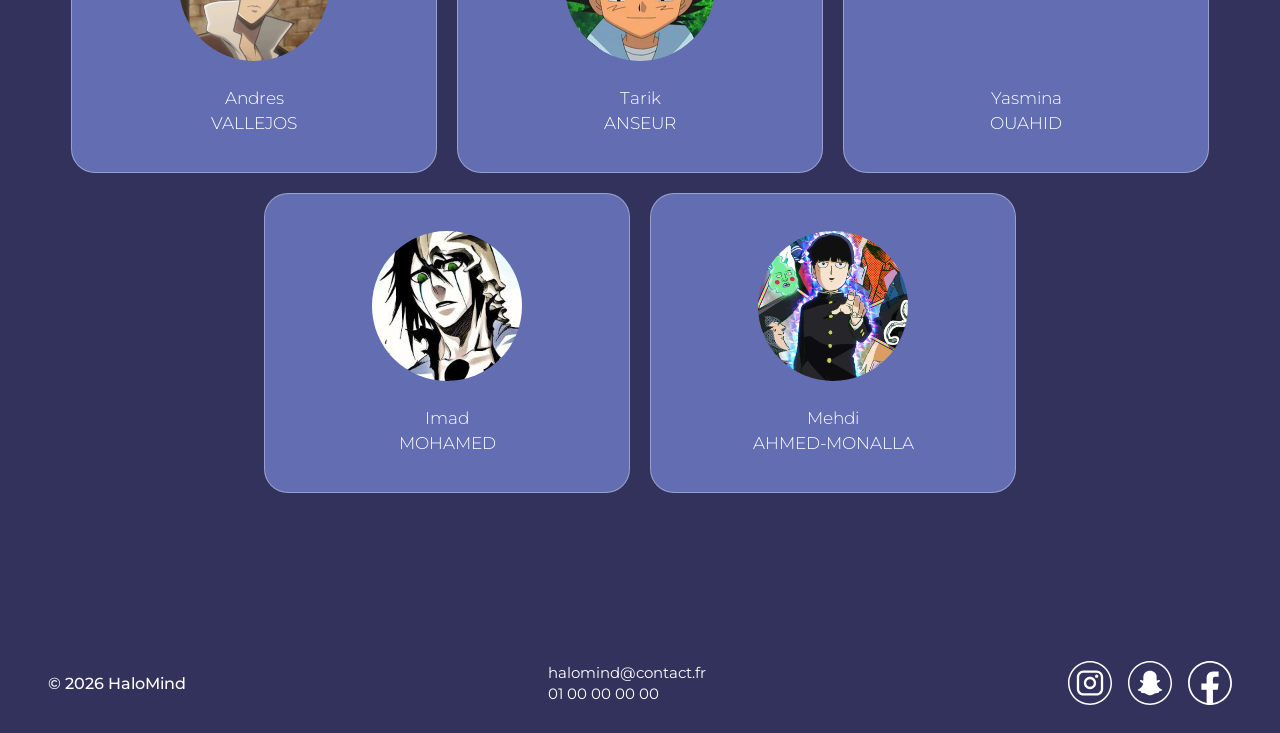
==== commit c83a7b52: "final final push" ====
--- a/doc.html
+++ b/doc.html
@@ -176,7 +176,7 @@
                 <p class="card__text">L'application connecte les utilisatrices / utilisateurs en difficulté avec des thérapeutes spécialisés en addictologie numérique, créant un pont entre technologie et soin.</p>
             </article>
 
-            <article class="card reveal">
+            <article class="card reveal" style="align-self: flex-start;margin-left: 15%;">
                 <div class="card__icon">
                     <img src="img/documentation/5.aVenirContact/batiment.svg" alt="batiment.svg">
                 </div>
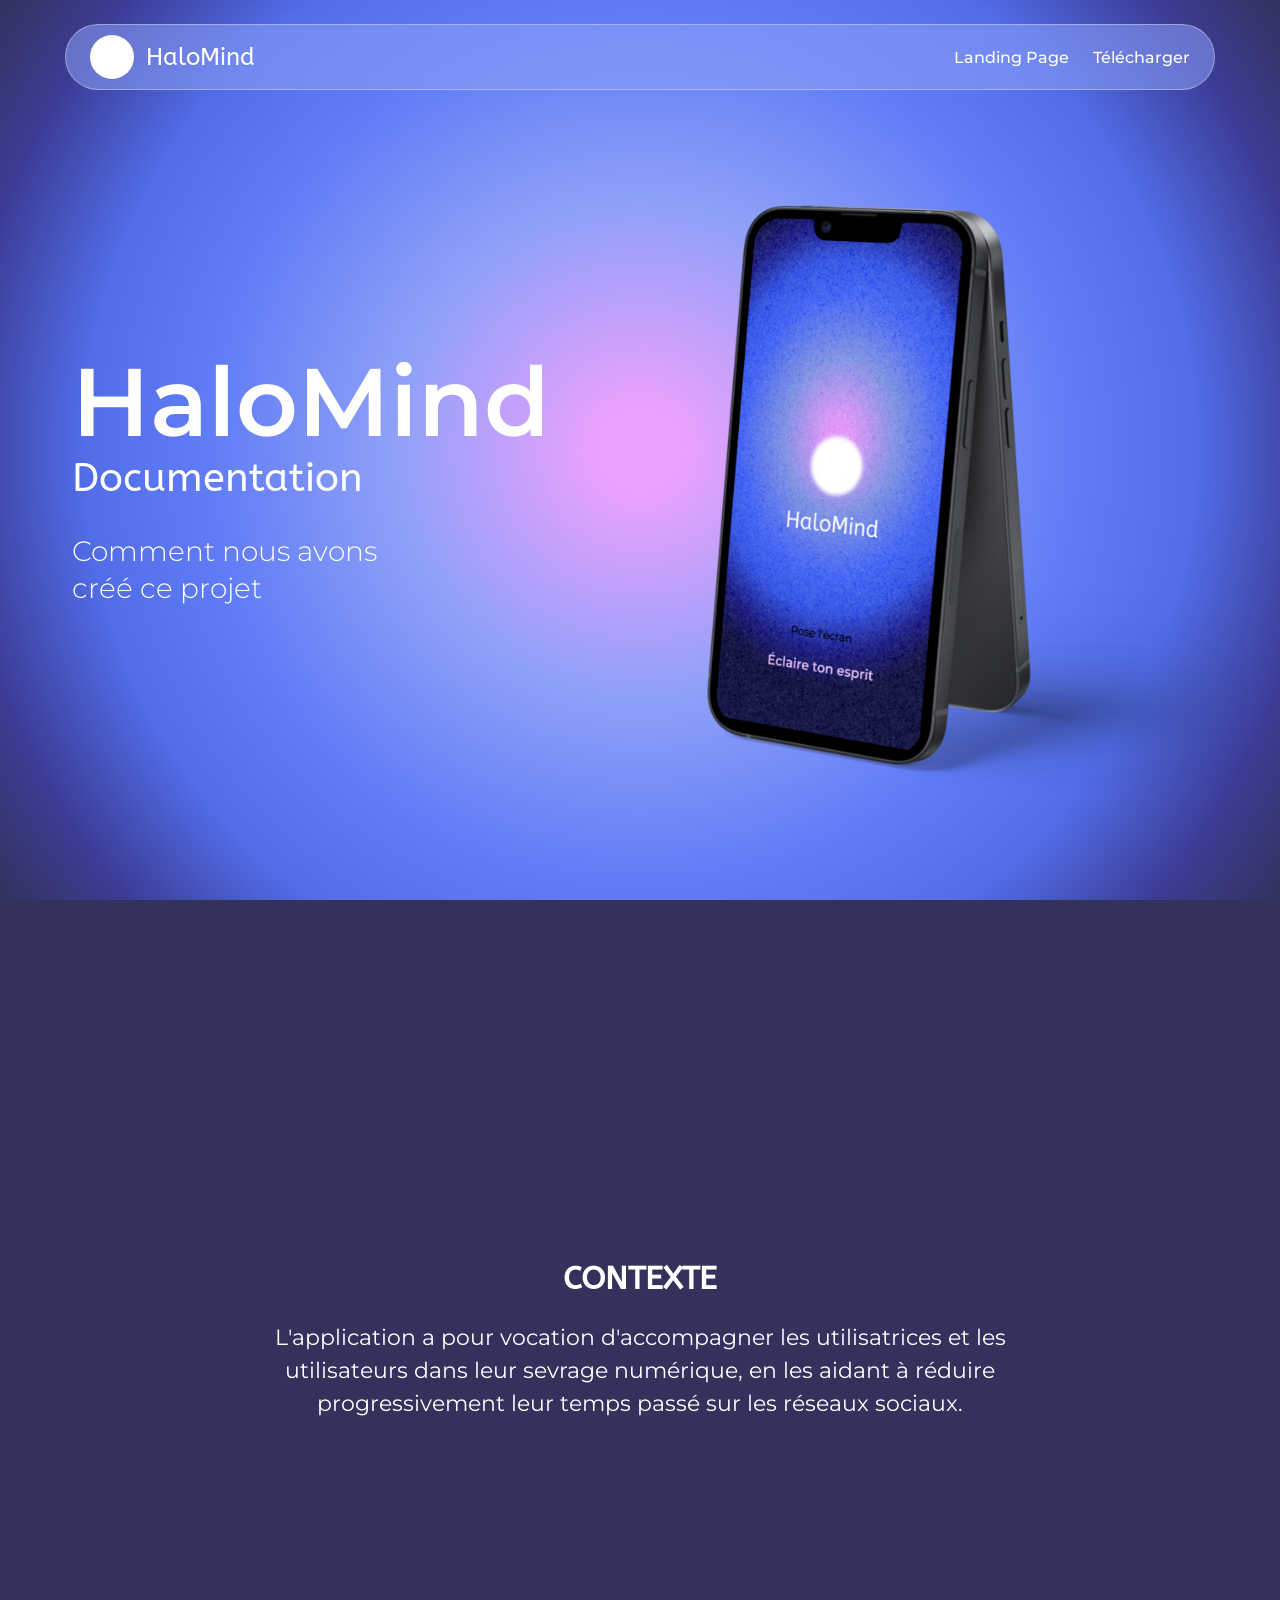
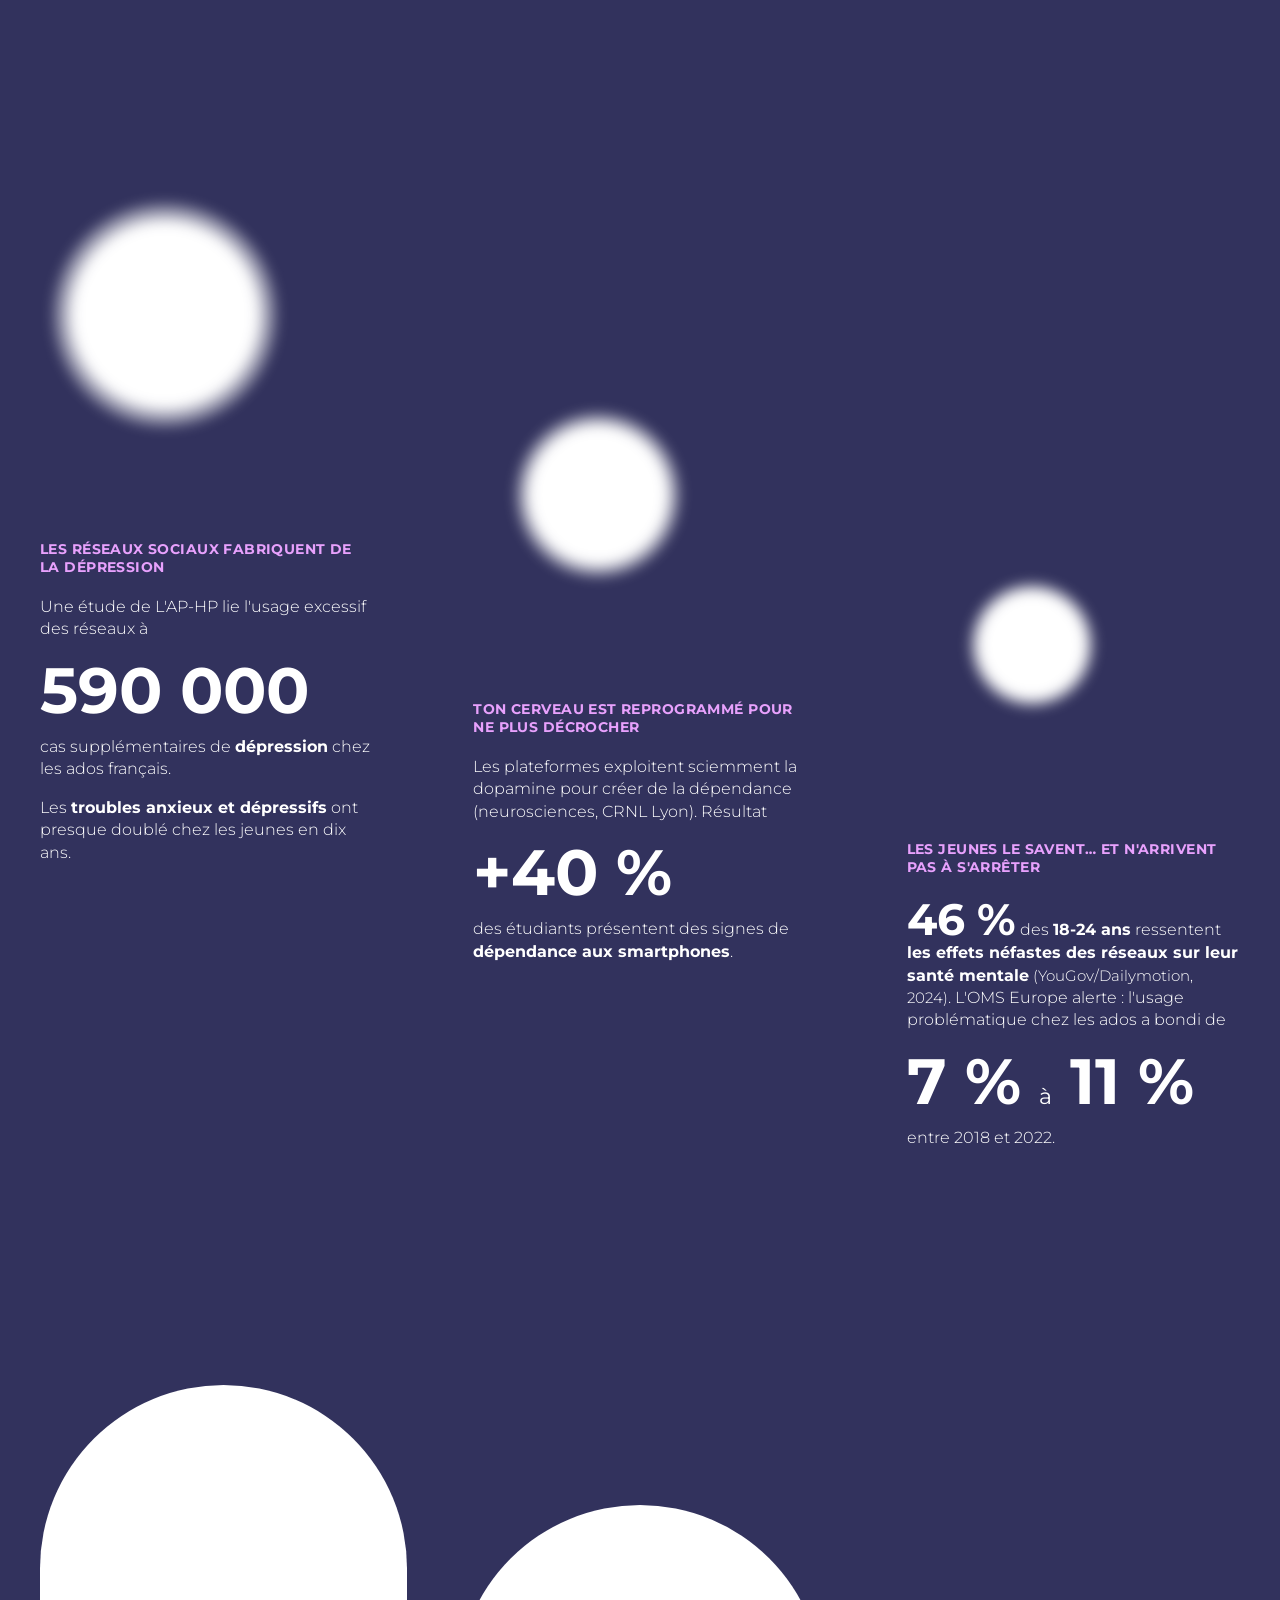
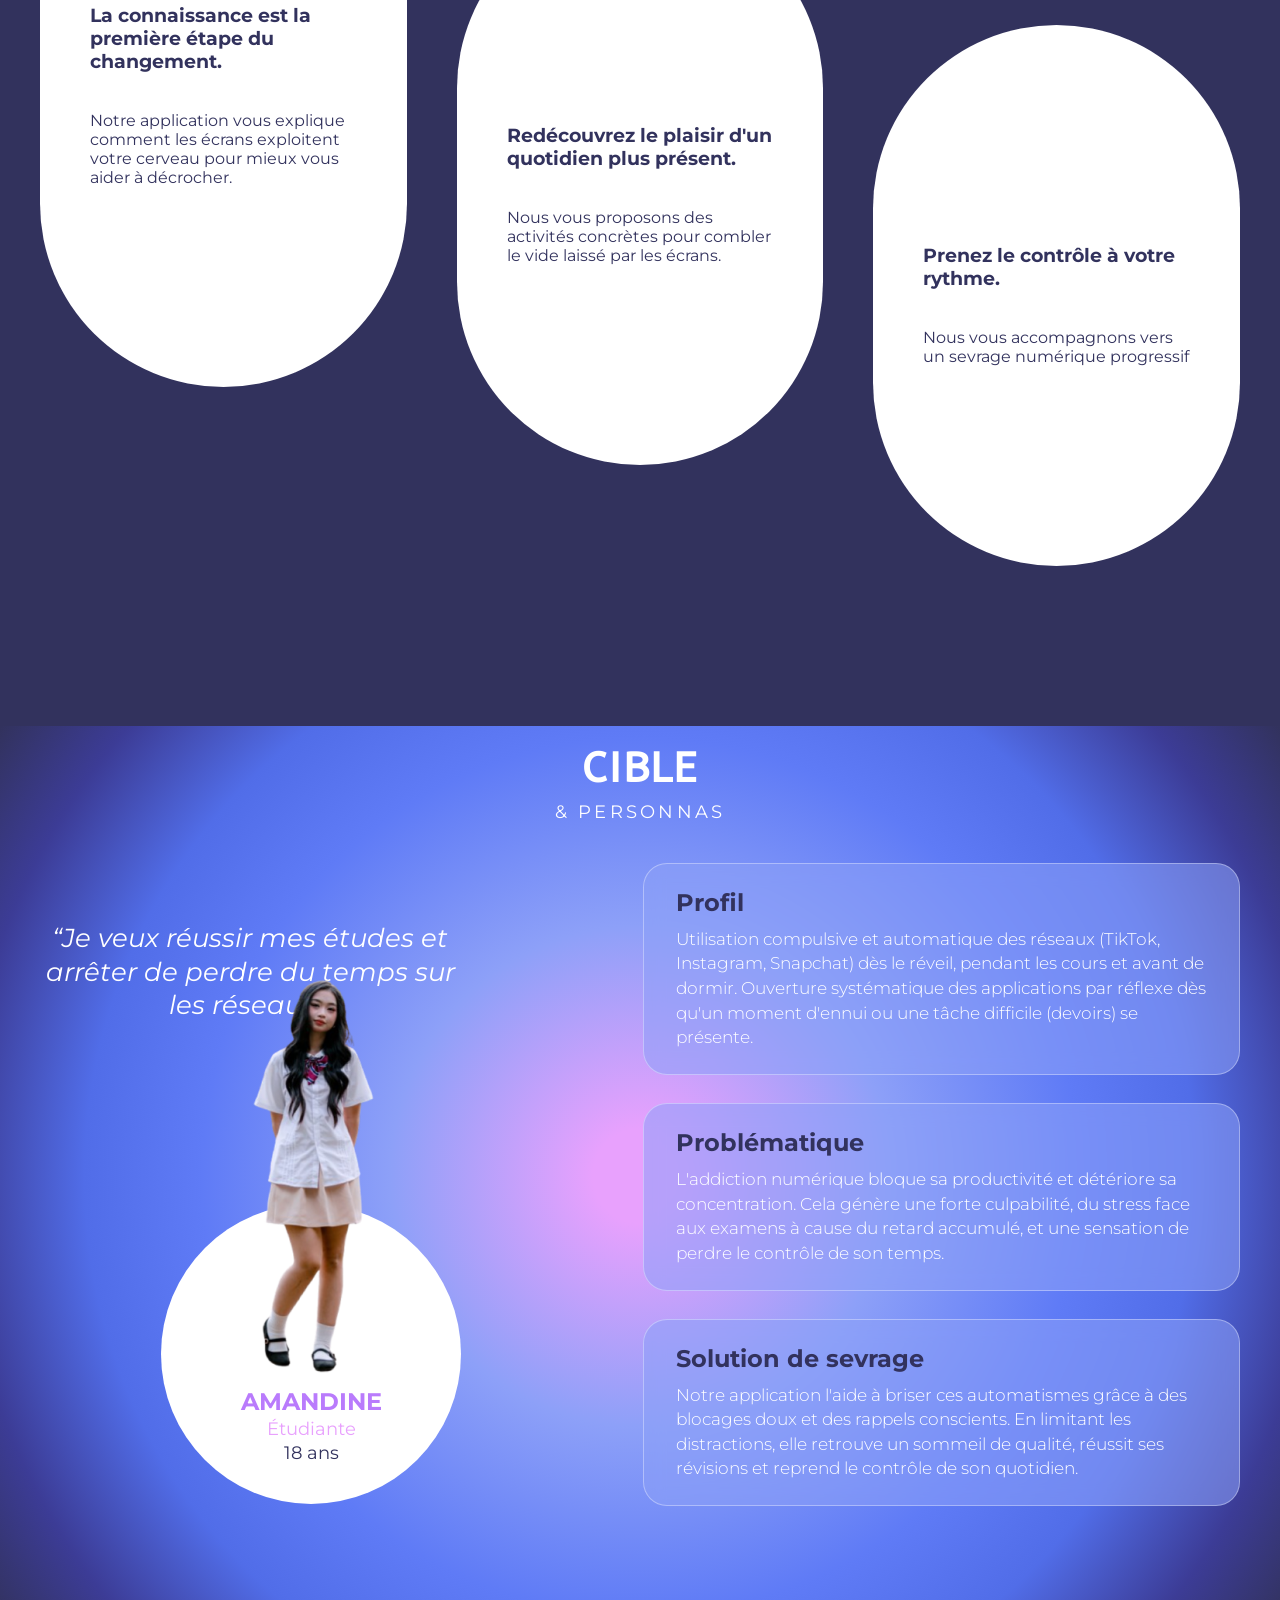
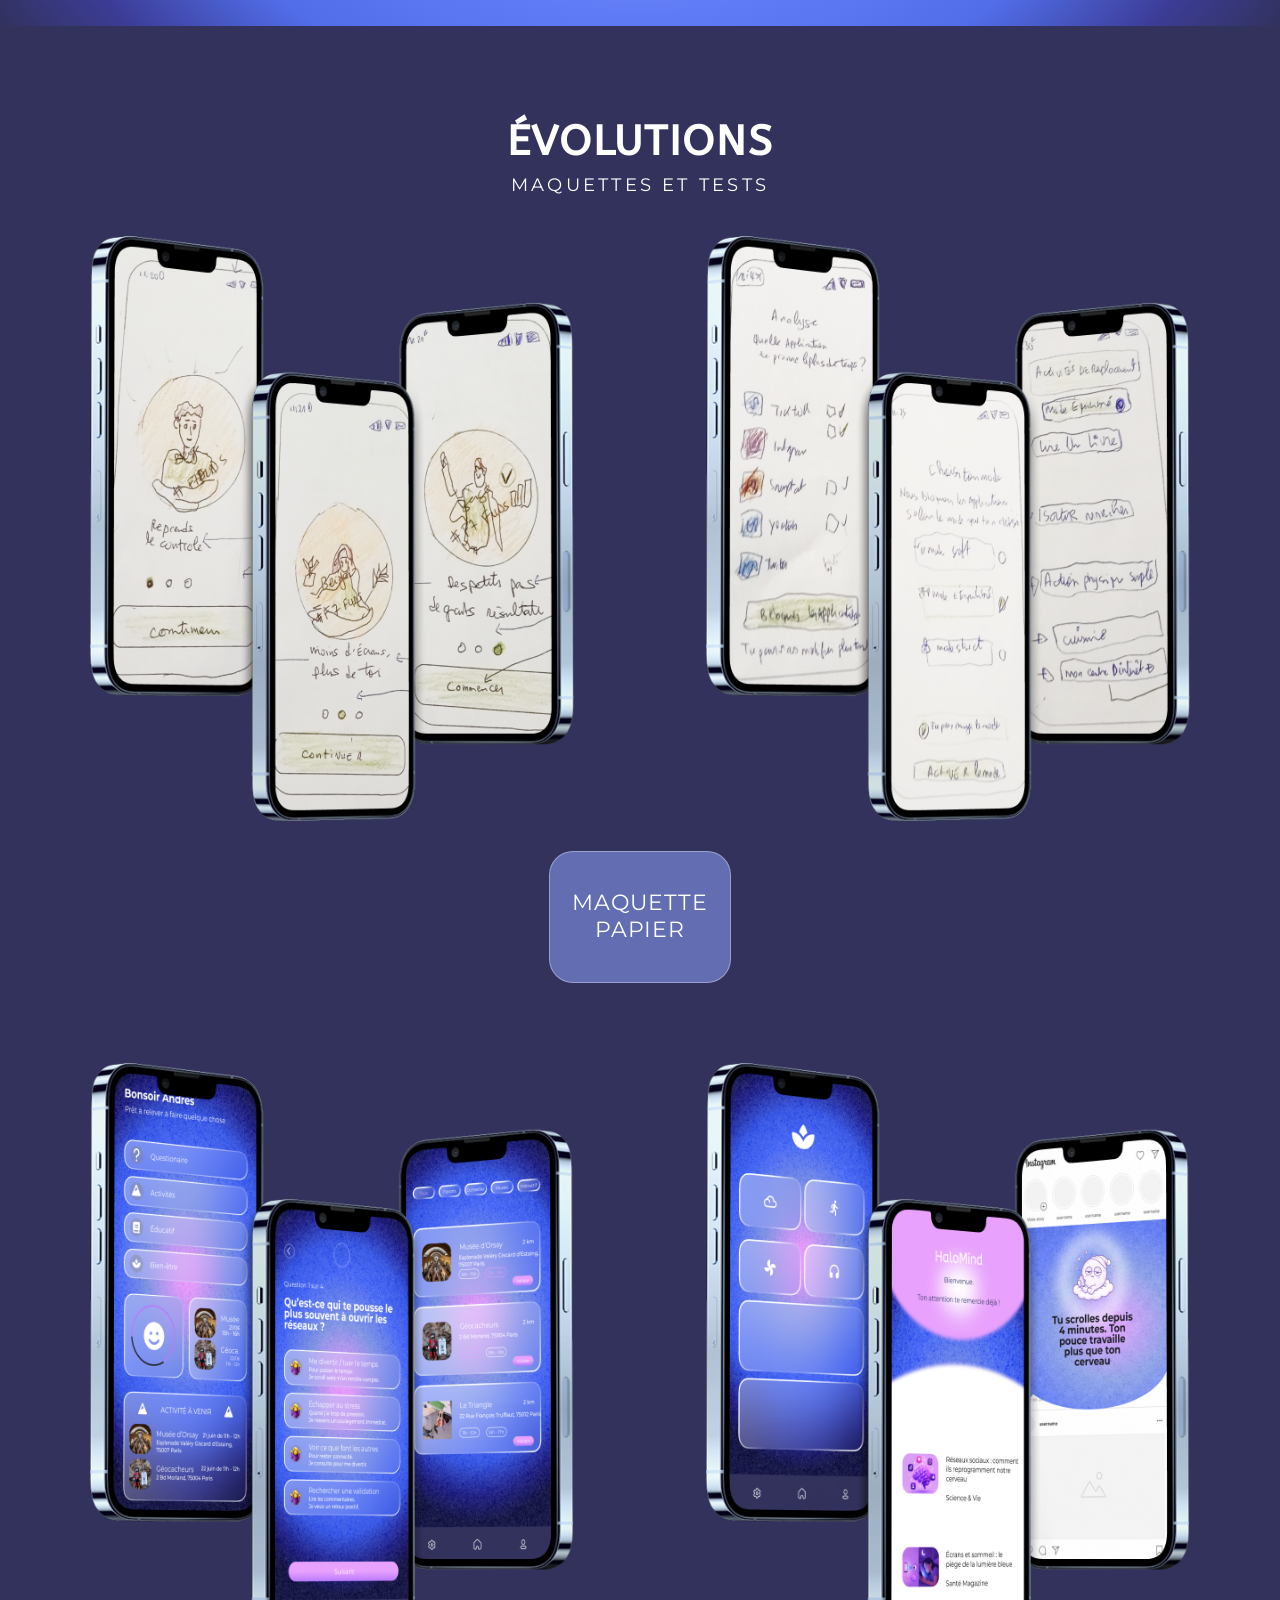
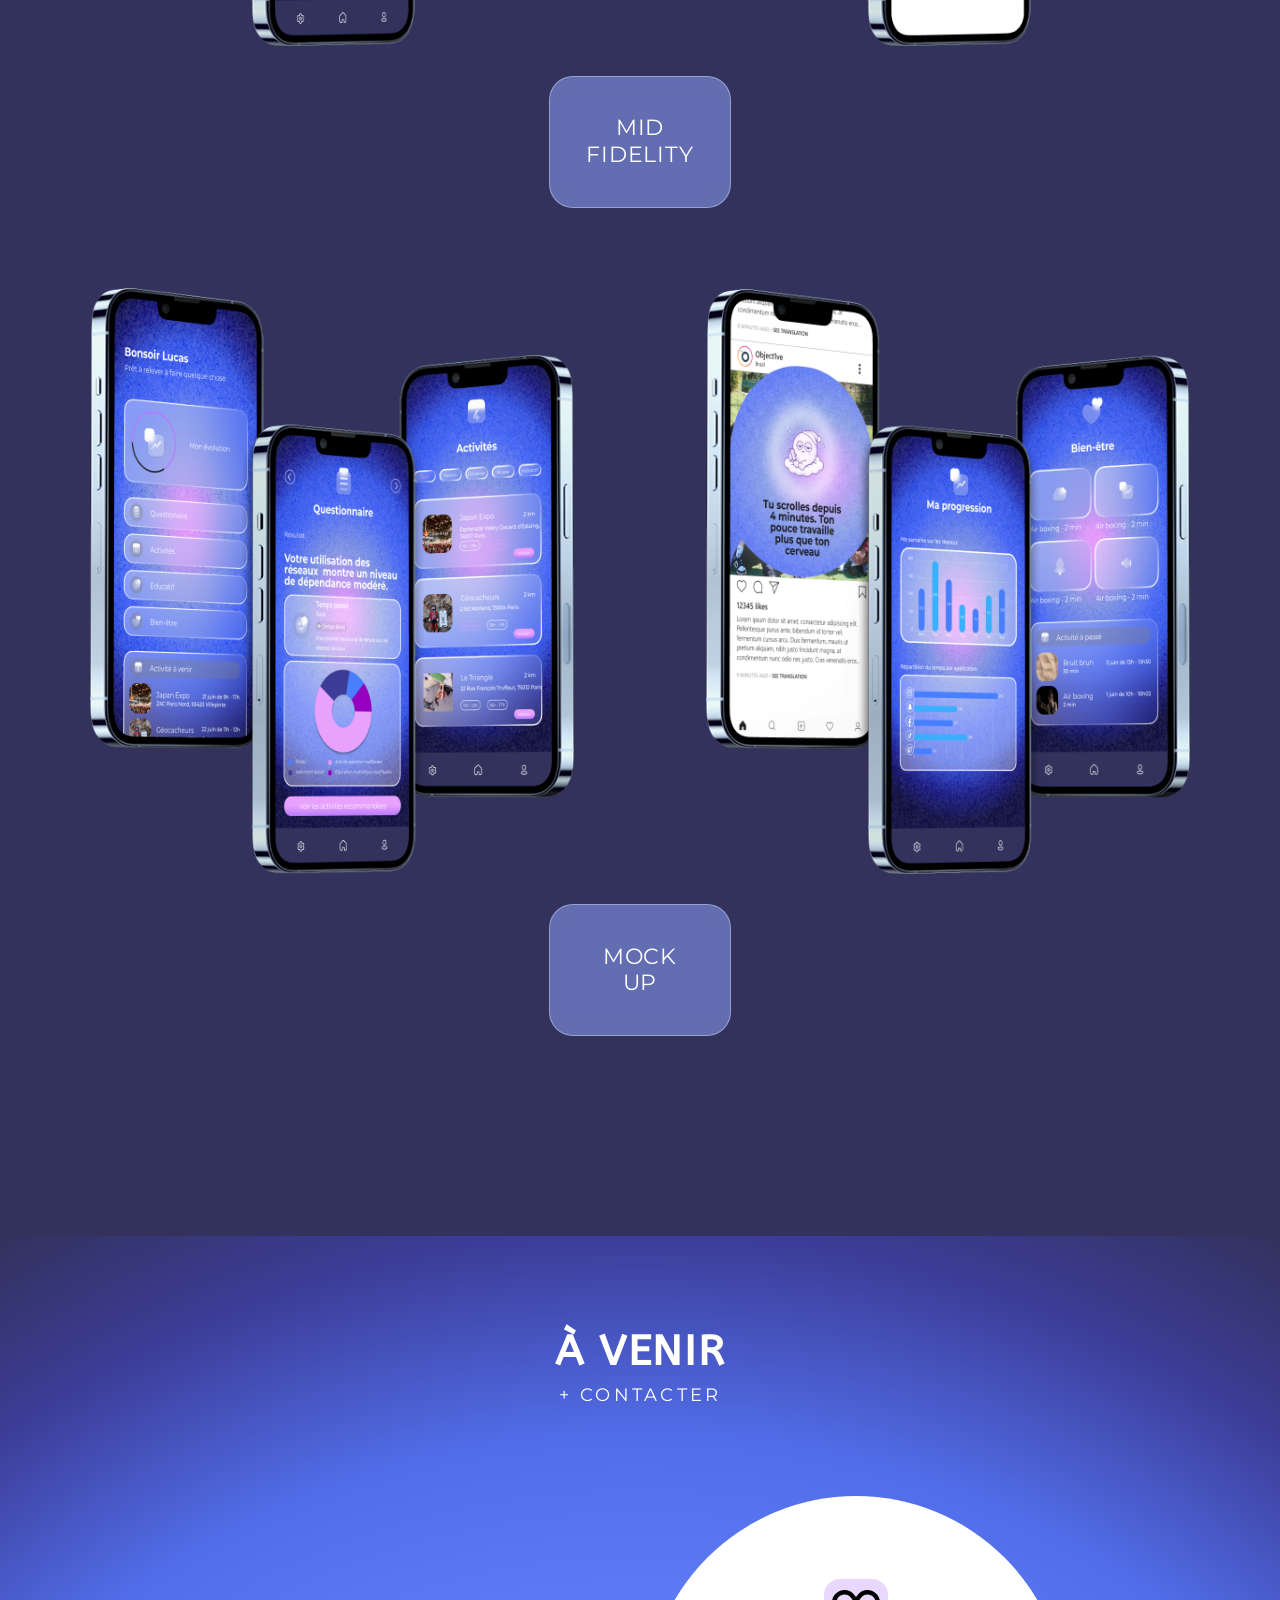
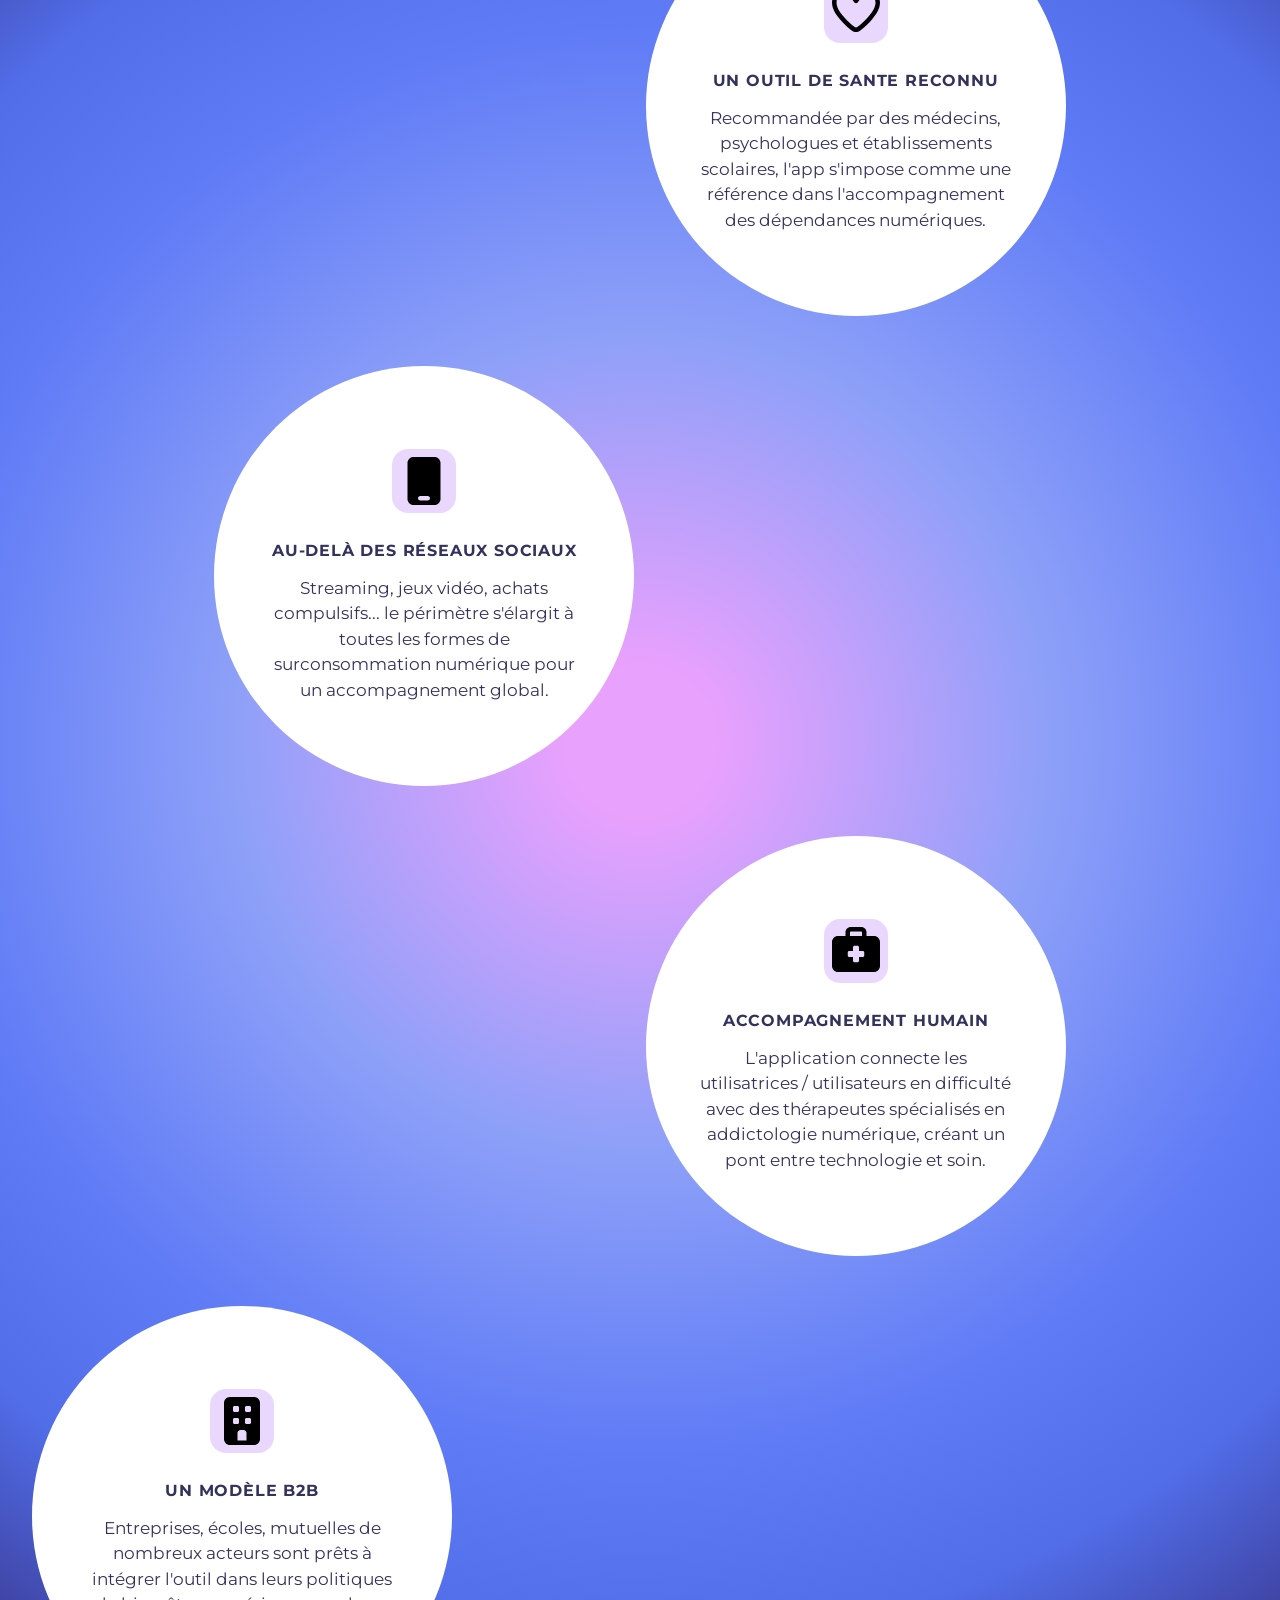
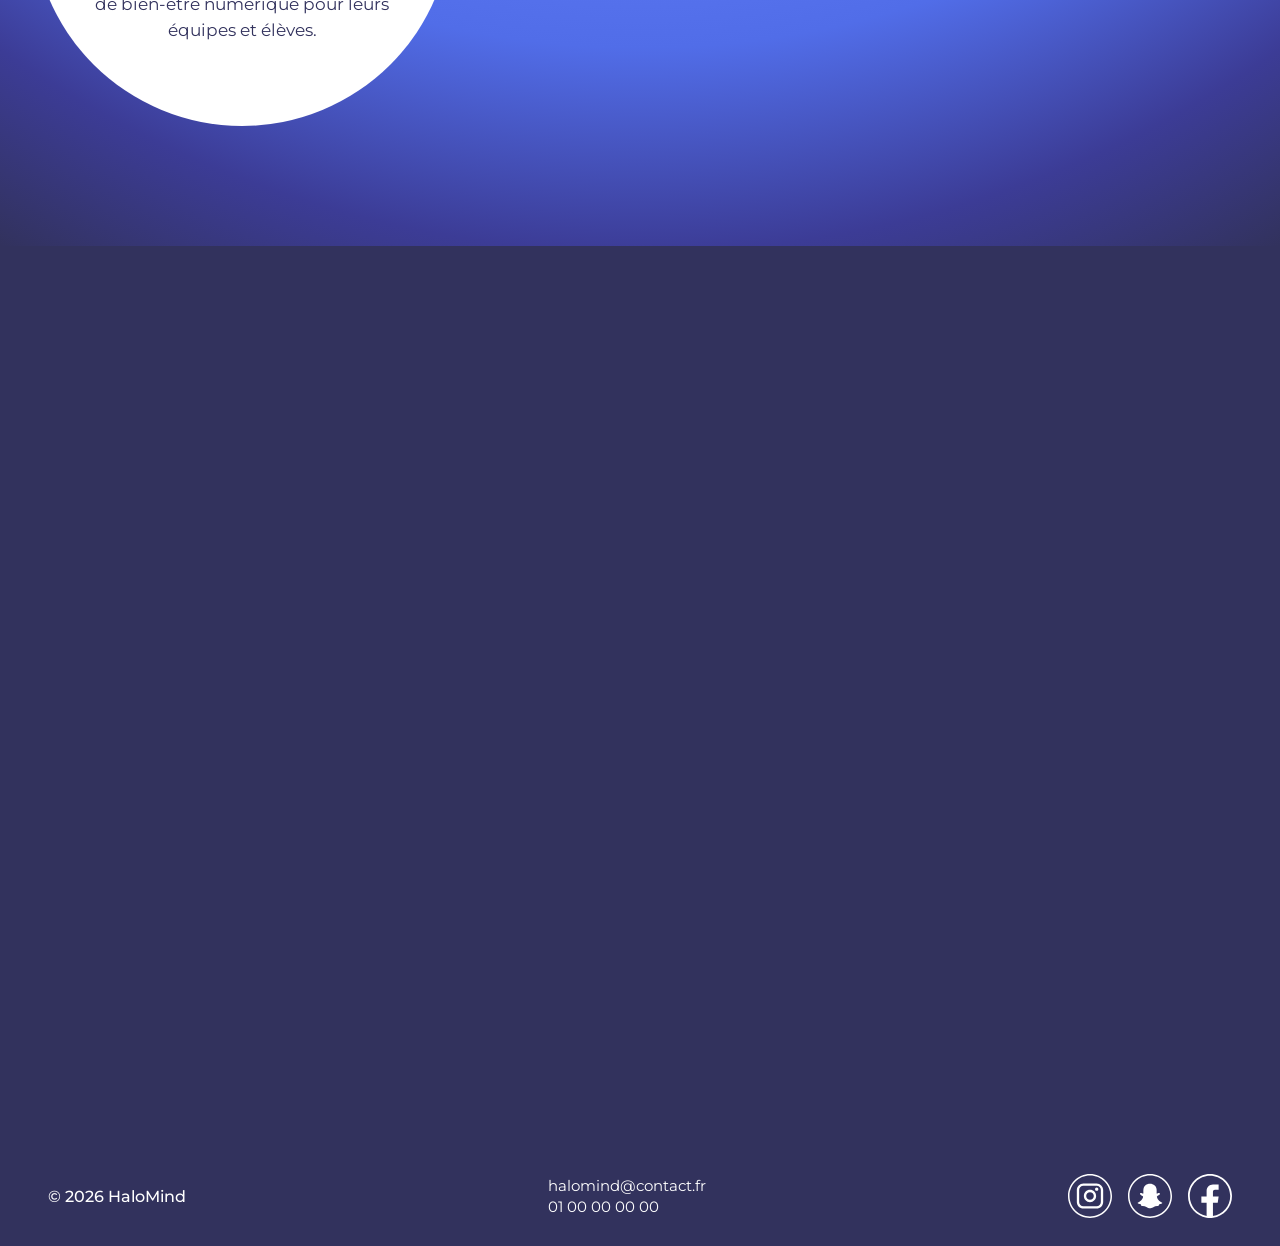
==== commit a24980dc: "images mockup en png pour meilleur chargement" ====
--- a/doc.html
+++ b/doc.html
@@ -28,7 +28,7 @@
             <div class="doc-hero__text">
                 <h1 class="doc-hero__brand">HaloMind</h1>
                 <p class="doc-hero__sub">Documentation</p>
-                <p class="doc-hero__lead">Comment nous avons<br>crée ce projet</p>
+                <p class="doc-hero__lead">Comment nous avons<br>créé ce projet</p>
             </div>
             <div class="doc-hero__visual">
                 <img src="img/landing_page/5.download/iphone.png" alt="Application HaloMind">
@@ -43,24 +43,24 @@
         <section id="doc_stats">
             <div class="stats-grid">
                 <div class="stat-col reveal">
-                    <span class="stat-col__halo" style="width:230px;height:230px;top:-40px;left:50px;"></span>
+                    <span class="stat-col__halo" style="width:230px;height:230px;top:-40px;left:10px;"></span>
                     <p class="stat-col__eyebrow">Les réseaux sociaux fabriquent de la dépression</p>
-                    <p class="stat-col__text">Une étude de l'AP-HP lie l'usage excessif des réseaux à</p>
+                    <p class="stat-col__text">Une étude de L'AP-HP lie l'usage excessif des réseaux à</p>
                     <p class="stat-col__big">590 000</p>
                     <p class="stat-col__text">cas supplémentaires de <strong>dépression</strong> chez les ados français.</p>
                     <p class="stat-col__text">Les <strong>troubles anxieux et dépressifs</strong> ont presque doublé chez les jeunes en dix ans.</p>
                 </div>
 
-                <div class="stat-col reveal padding_titre1">
-                    <span class="stat-col__halo" style="width:170px;height:170px;top:10px;left:75px;"></span>
+                <div class="stat-col reveal">
+                    <span class="stat-col__halo" style="width:170px;height:170px;top:10px;left:40px;"></span>
                     <p class="stat-col__eyebrow">Ton cerveau est reprogrammé pour ne plus décrocher</p>
-                    <p class="stat-col__text">Les plateformes exploitent sciemment la dopamine pour créer de la dépendance (neurosciences, CRNL Lyon). Résultat :</p>
+                    <p class="stat-col__text">Les plateformes exploitent sciemment la dopamine pour créer de la dépendance (neurosciences, CRNL Lyon). Résultat</p>
                     <p class="stat-col__big">+40&nbsp;%</p>
                     <p class="stat-col__text">des étudiants présentent des signes de <strong>dépendance aux smartphones</strong>.</p>
                 </div>
 
-                <div class="stat-col reveal padding_titre2">
-                    <span class="stat-col__halo" style="width:130px;height:130px;top:40px;left:90px;"></span>
+                <div class="stat-col reveal">
+                    <span class="stat-col__halo" style="width:130px;height:130px;top:40px;left:60px;"></span>
                     <p class="stat-col__eyebrow">Les jeunes le savent… et n'arrivent pas à s'arrêter</p>
                     <p class="stat-col__text"><span class="stat-col__big stat-col__big--inline">46&nbsp;%</span> des <strong>18-24 ans</strong> ressentent <strong>les effets néfastes des réseaux sur leur santé mentale</strong> <span class="stat-col__src">(YouGov/Dailymotion, 2024)</span>. L'OMS Europe alerte : l'usage problématique chez les ados a bondi de</p>
                     <p class="stat-col__big">7&nbsp;% <span class="stat-col__to">à</span> 11&nbsp;%</p>
@@ -77,17 +77,17 @@
                 <p><h3>Redécouvrez le plaisir d'un quotidien plus présent.</h3><br>Nous vous proposons des activités concrètes pour combler le vide laissé par les écrans.</p>
             </div>
             <div class="cloud cloud--low reveal">
-                <p><h3>Prenez le contrôle à votre rythme.</h3><br>Nous vous accompagnons vers un sevrage numérique progressif.</p>
+                <p><h3>Prenez le contrôle à votre rythme.</h3><br>Nous vous accompagnons vers un sevrage numérique progressif</p>
             </div>
         </section>
 
          <section id="doc_persona" class="radial">
             <div class="evo-head">
                 <h2 class="evo-title">CIBLE</h2>
-                <p class="evo-subtitle">& PERSONA</p>
+                <p class="evo-subtitle">& PERSONNAS</p>
             </div>
             <div class="persona">
-                <div class="persona__left" style="gap: 117px;">
+                <div class="persona__left">
                     <p class="persona__quote">“Je veux réussir mes études et arrêter de perdre du temps sur les réseaux.”</p>
                     <div class="persona__figure">
                         <div class="persona__badge">
@@ -134,29 +134,29 @@
                     <img class="evo-cluster" src="img/header/mid1.png" alt="Maquettes mid-fidelity">
                     <img class="evo-cluster" src="img/header/mid2.png" alt="Maquettes mid-fidelity">
                 </div>
-                <span class="evo-label frosted reveal">Mid<br>-<br>fidelity</span>
+                <span class="evo-label frosted reveal">Mid<br>fidelity</span>
             </div>
             
             <div class="evo-stage">
                 <div class="evo-row reveal">
-                    <img class="evo-cluster" src="img/documentation/5.aVenirContact/mockUp1.svg" alt="Maquettes mid-fidelity">
-                    <img class="evo-cluster" src="img/documentation/5.aVenirContact/mockUp2.svg" alt="Maquettes mid-fidelity">
-                </div>
-                <span class="evo-label frosted reveal">Mock<br>-<br>up</span>
+                    <img class="evo-cluster" src="img/documentation/5.aVenirContact/mockUp1.png" alt="Maquettes mid-fidelity">
+                    <img class="evo-cluster" src="img/documentation/5.aVenirContact/mockUp2.png" alt="Maquettes mid-fidelity">
+                </div>
+                <span class="evo-label frosted reveal">Mock<br>up</span>
             </div>
          </section>
 
         <section class="avenir radial">
             <div class="evo-head">
                 <h2 class="evo-title">À VENIR</h2>
-                <p class="evo-subtitle">+ ÉQUIPE</p>
+                <p class="evo-subtitle">+ CONTACTER</p>
             </div>
 
             <article class="card reveal">
                 <div class="card__icon">
                     <img src="img/documentation/5.aVenirContact/coeur.svg" alt="coeur.svg">
                 </div>
-                <h3 class="card__title">UN OUTIL DE SANTÉ RECONNU</h3>
+                <h3 class="card__title">UN OUTIL DE SANTE RECONNU</h3>
                 <p class="card__text">Recommandée par des médecins, psychologues et établissements scolaires, l'app s'impose comme une référence dans l'accompagnement des dépendances numériques.</p>
             </article>
 
@@ -176,43 +176,18 @@
                 <p class="card__text">L'application connecte les utilisatrices / utilisateurs en difficulté avec des thérapeutes spécialisés en addictologie numérique, créant un pont entre technologie et soin.</p>
             </article>
 
-            <article class="card reveal" style="align-self: flex-start;margin-left: 15%;">
+            <article class="card reveal">
                 <div class="card__icon">
                     <img src="img/documentation/5.aVenirContact/batiment.svg" alt="batiment.svg">
                 </div>
                 <h3 class="card__title">UN MODÈLE B2B</h3>
-                <p class="card__text">Entreprises, écoles, mutuelles : de nombreux acteurs sont prêts à intégrer l'outil dans leurs politiques de bien-être numérique pour leurs équipes et leurs élèves.</p>
+                <p class="card__text">Entreprises, écoles, mutuelles  de nombreux acteurs sont prêts à intégrer l'outil dans leurs politiques de bien-être numérique pour leurs équipes et élèves.</p>
             </article>
 
         </section>
 
         <section id="equipe">
-            <div class="zone_1">
-                <div class="zone_2_1">
-                    <article class="persona-card frosted reveal">
-                        <img src="img/documentation/6.equipe/Andres.svg" alt="Andres.svg">
-                        <p>Andres<br>VALLEJOS</p>
-                    </article>
-                    <article class="persona-card frosted reveal">
-                        <img src="img/documentation/6.equipe/Tarik.svg" alt="Tarik.svg">
-                        <p>Tarik<br>ANSEUR</p>
-                    </article>
-                    <article class="persona-card frosted reveal">
-                        <img src="img/documentation/6.equipe/Yasmina.svg" alt="Yasmina.svg">
-                        <p>Yasmina<br>OUAHID</p>
-                    </article>
-                </div>
-                <div class="zone_2_2">
-                    <article class="persona-card frosted reveal">
-                        <img src="img/documentation/6.equipe/Imad.svg" alt="Imad.svg">
-                        <p>Imad<br>MOHAMED</p>
-                    </article>
-                    <article class="persona-card frosted reveal">
-                        <img src="img/documentation/6.equipe/Mehdi.svg" alt="Mehdi.svg">
-                        <p>Mehdi<br>AHMED-MONALLA</p>
-                    </article>
-                </div>
-            </div>
+            
         </section>
 
         <footer class="footer">
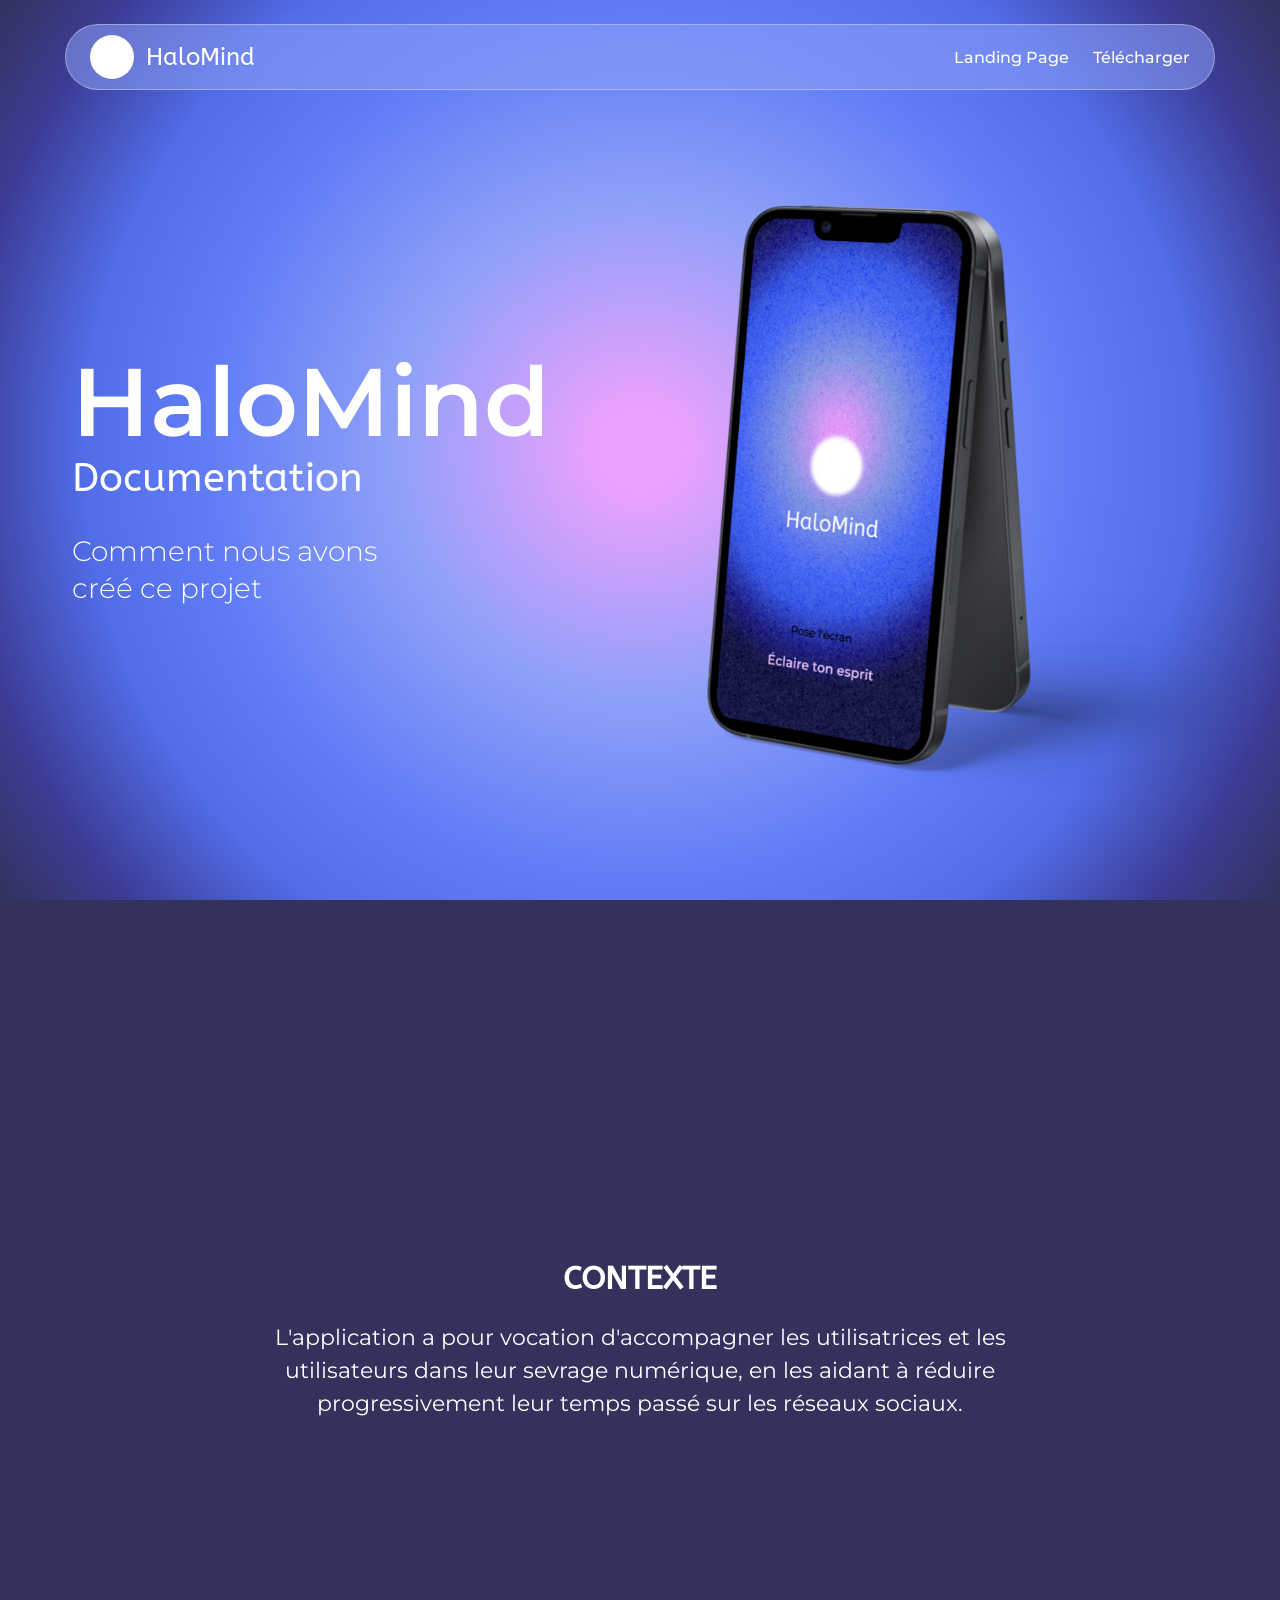
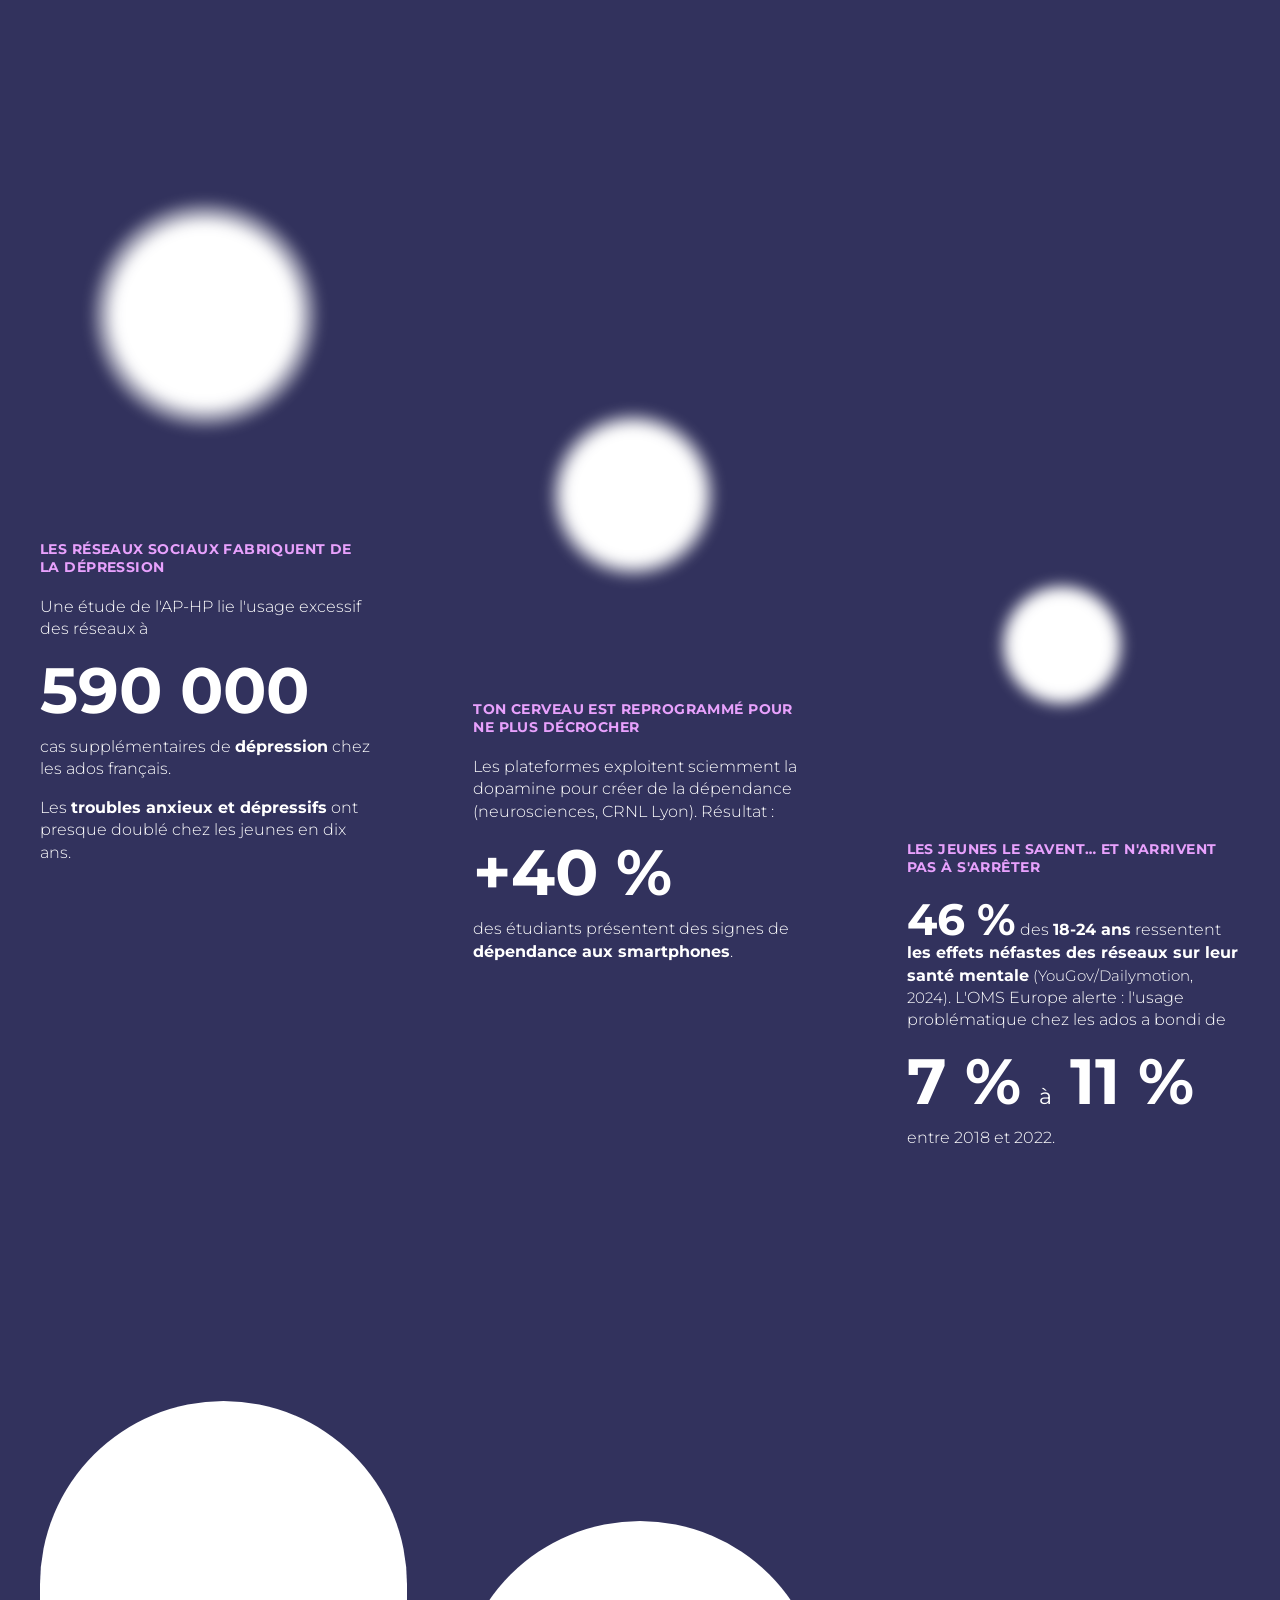
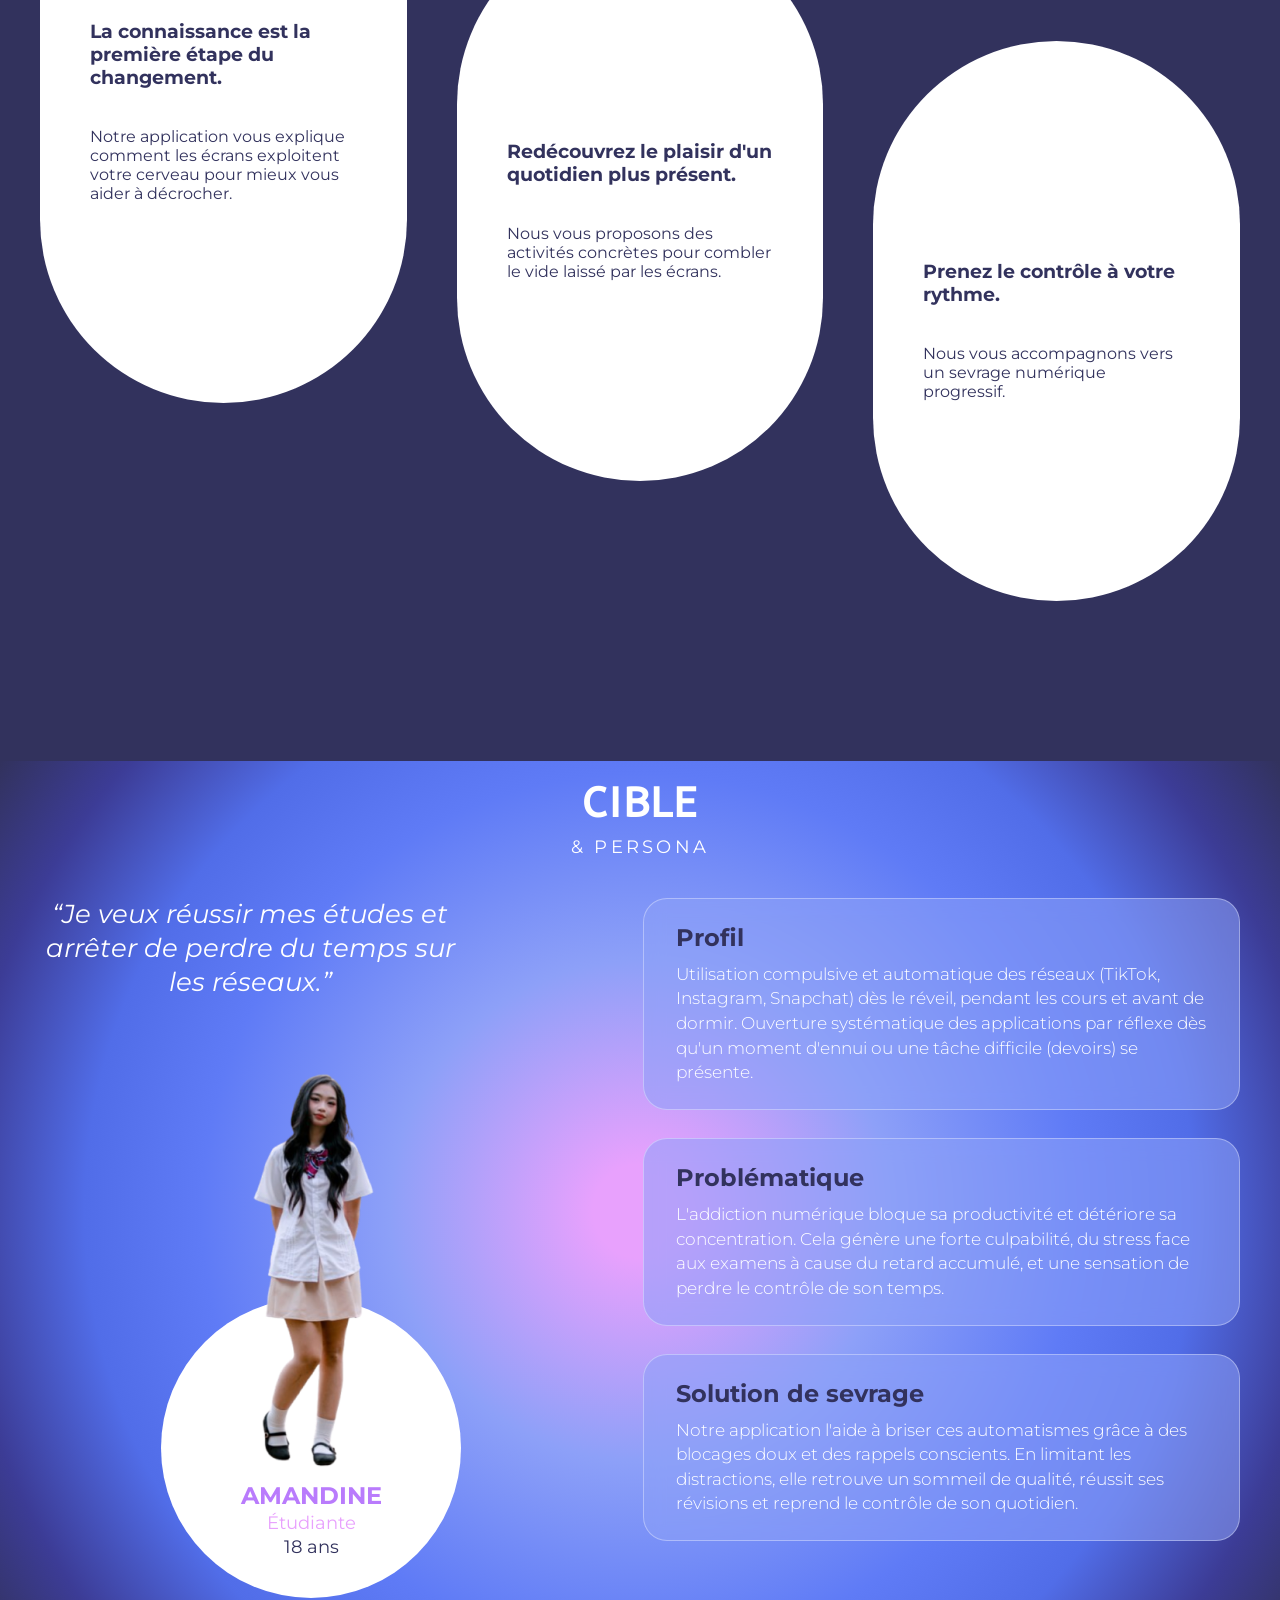
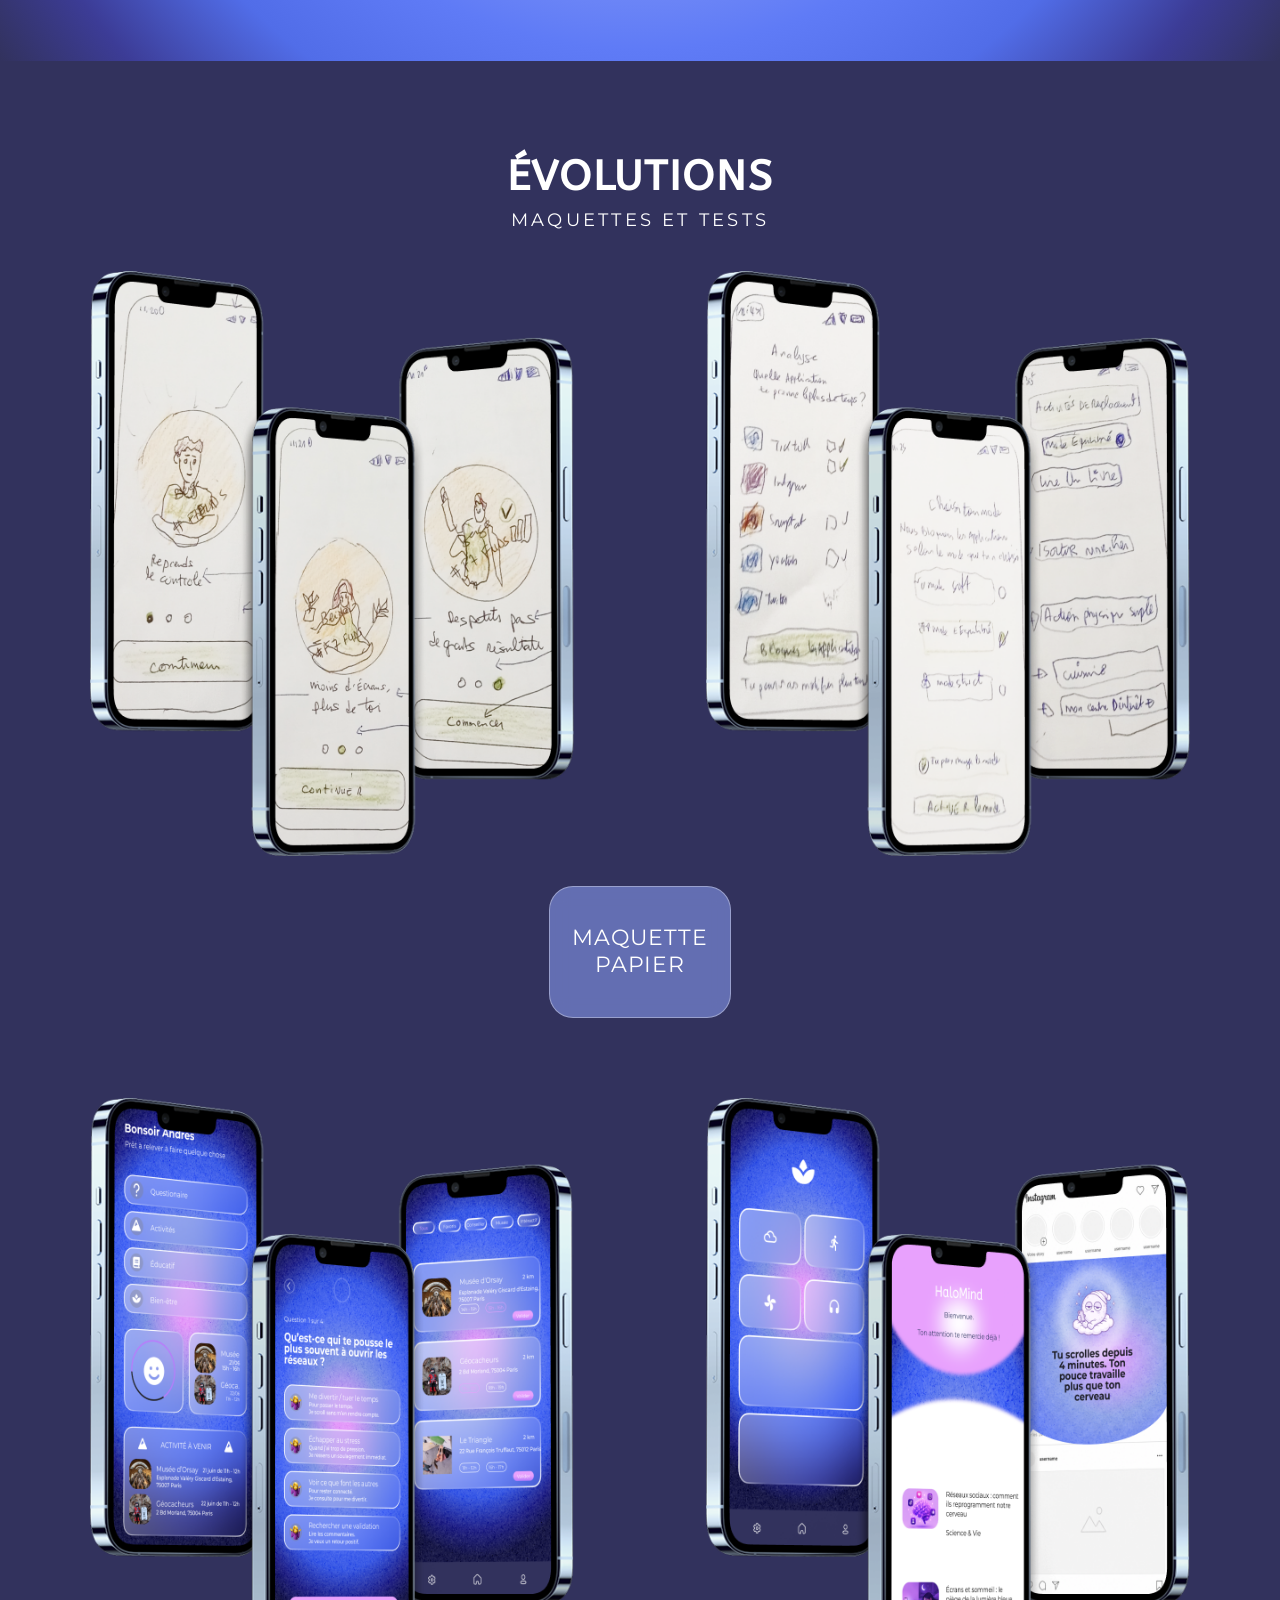
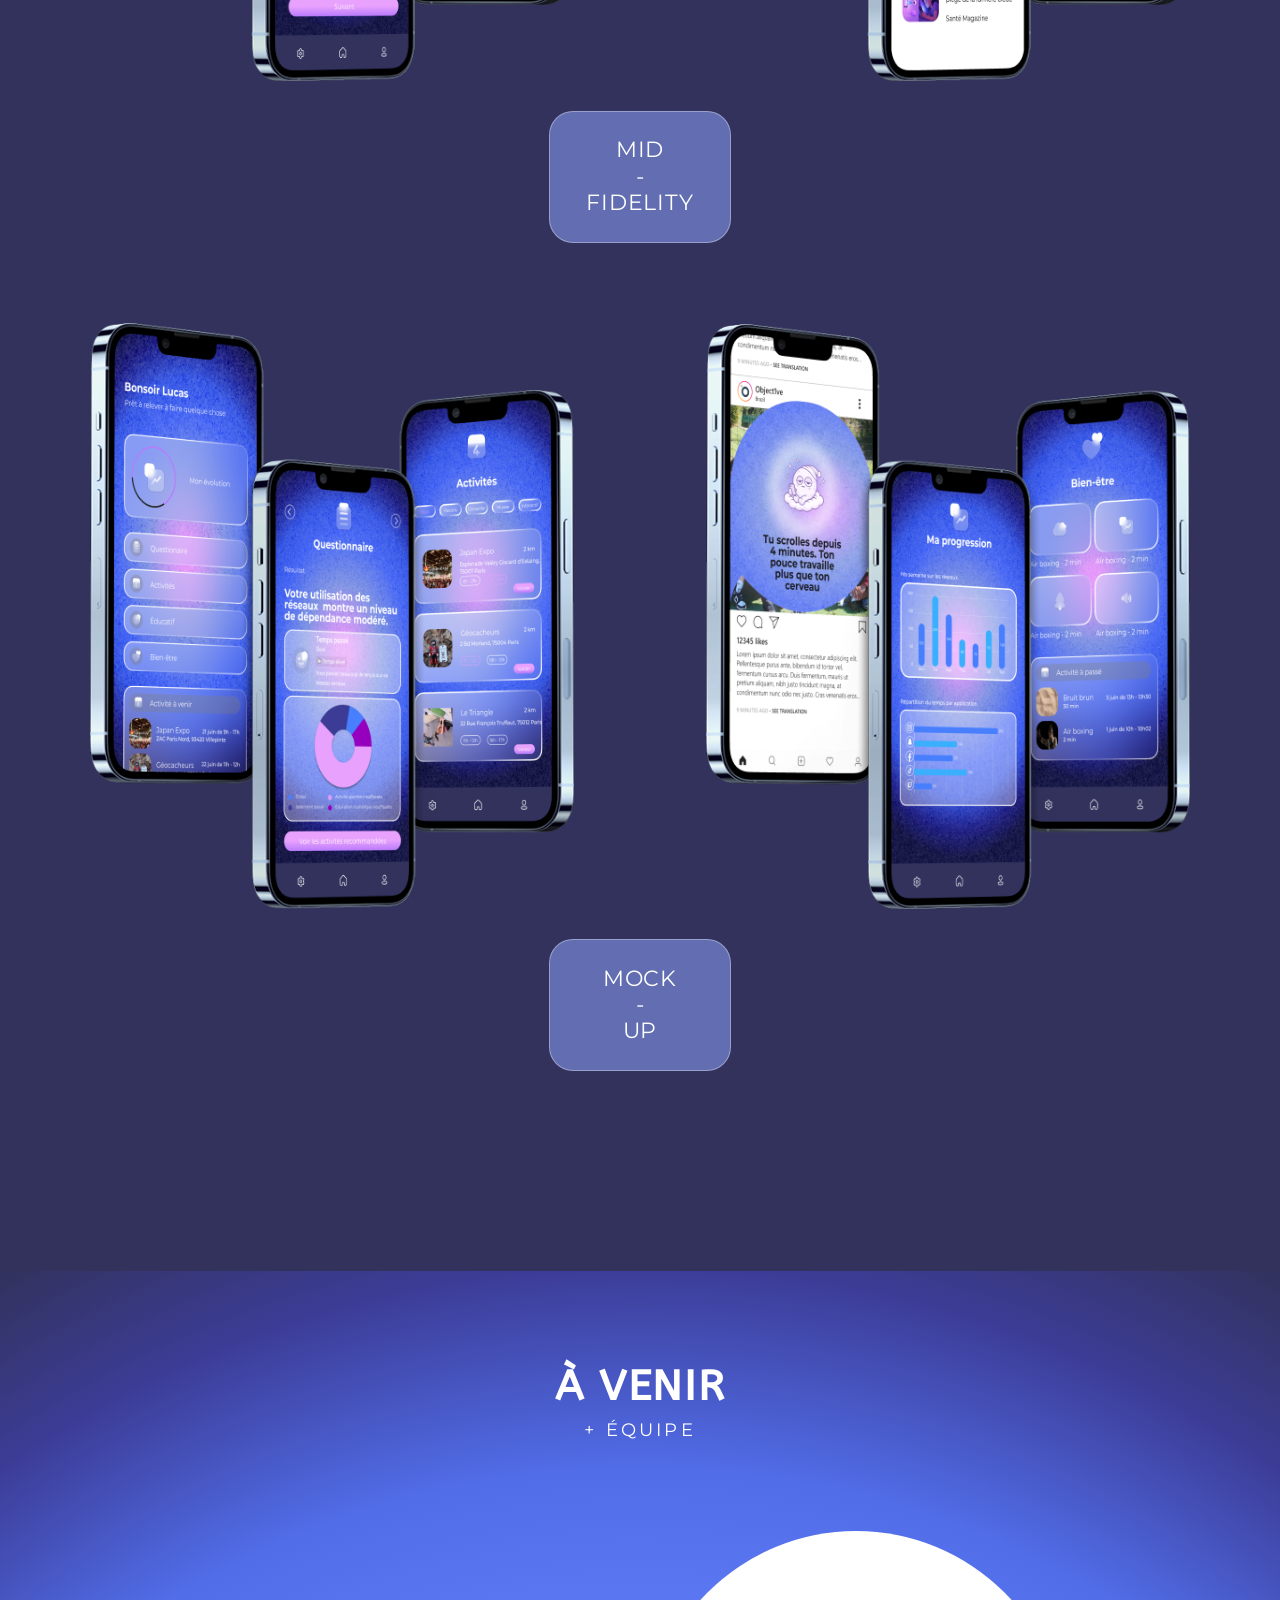
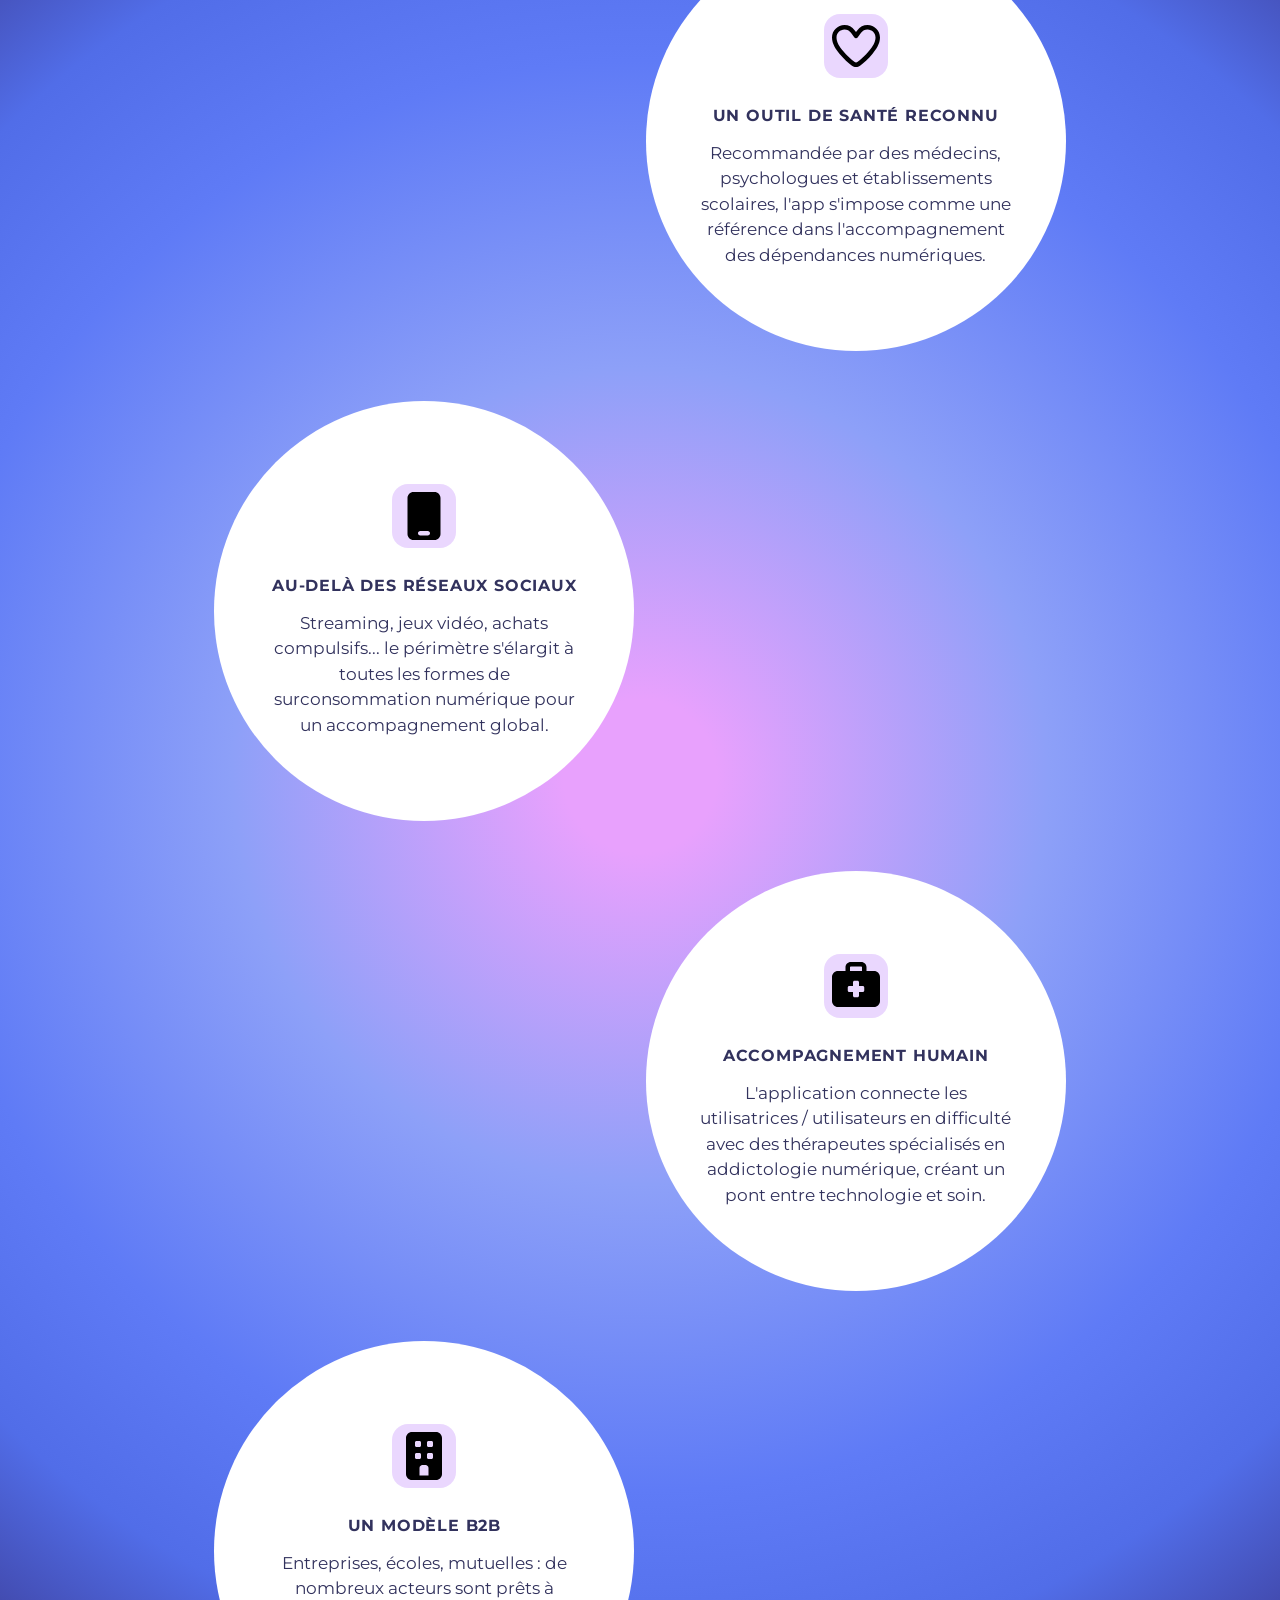
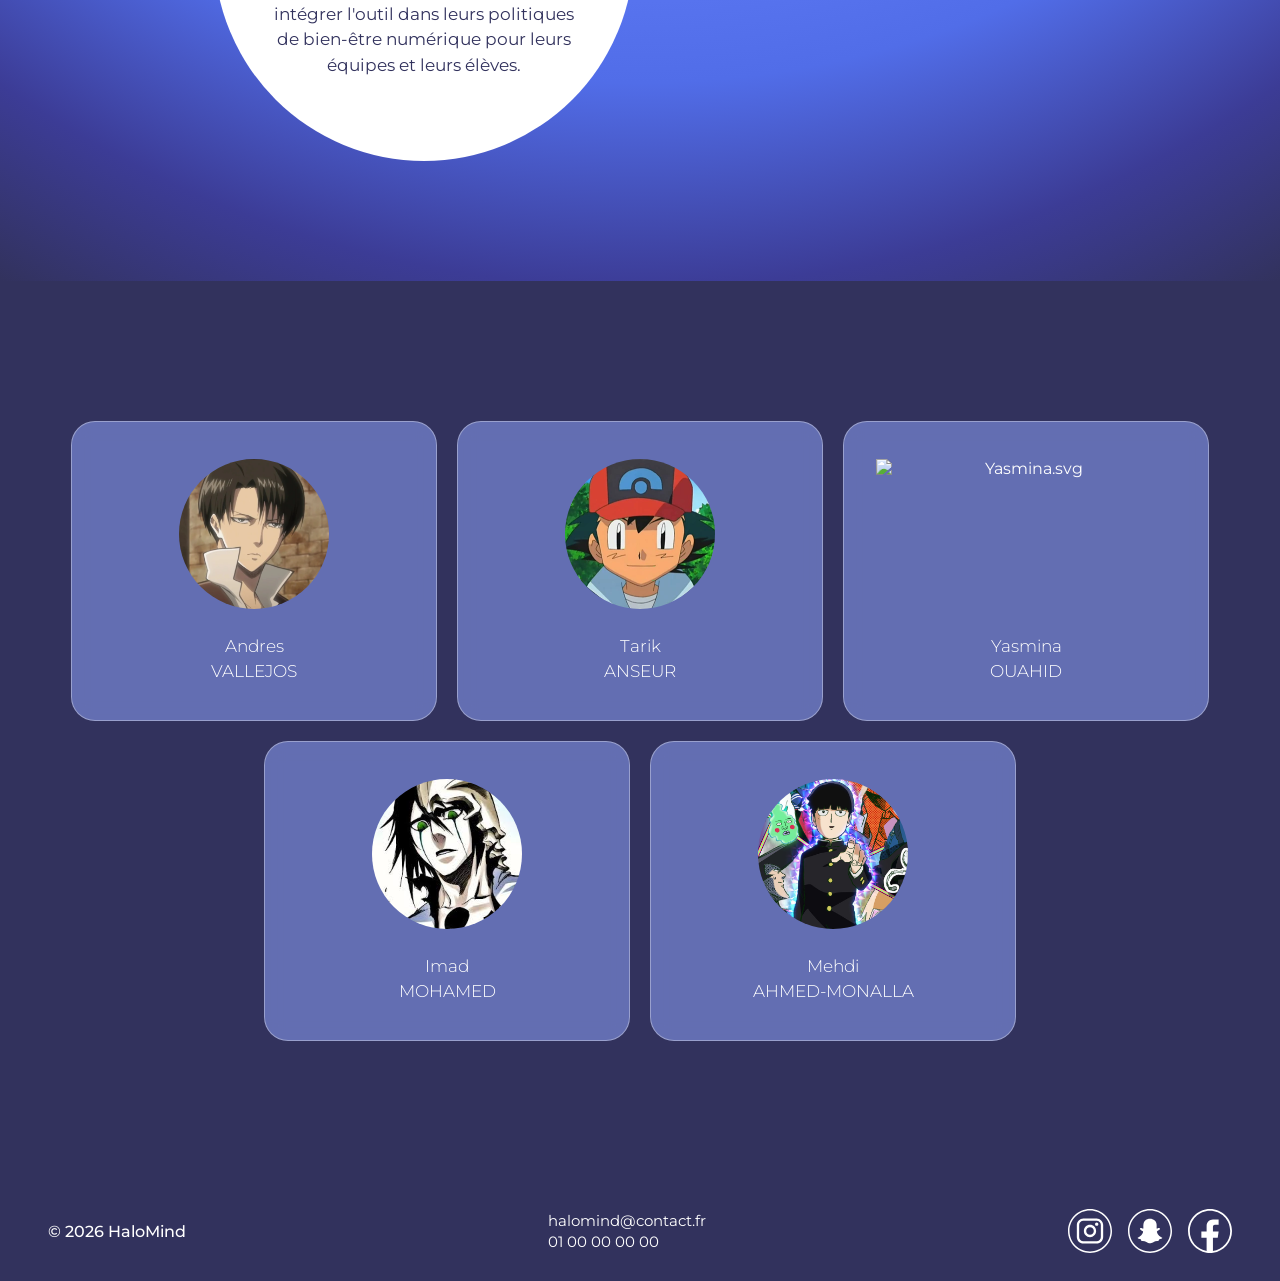
==== commit c077e011: "Merge branch 'main' of github.com:La-Toile-Paris/p3-groupe-3" ====
--- a/doc.html
+++ b/doc.html
@@ -43,24 +43,24 @@
         <section id="doc_stats">
             <div class="stats-grid">
                 <div class="stat-col reveal">
-                    <span class="stat-col__halo" style="width:230px;height:230px;top:-40px;left:10px;"></span>
+                    <span class="stat-col__halo" style="width:230px;height:230px;top:-40px;left:50px;"></span>
                     <p class="stat-col__eyebrow">Les réseaux sociaux fabriquent de la dépression</p>
-                    <p class="stat-col__text">Une étude de L'AP-HP lie l'usage excessif des réseaux à</p>
+                    <p class="stat-col__text">Une étude de l'AP-HP lie l'usage excessif des réseaux à</p>
                     <p class="stat-col__big">590 000</p>
                     <p class="stat-col__text">cas supplémentaires de <strong>dépression</strong> chez les ados français.</p>
                     <p class="stat-col__text">Les <strong>troubles anxieux et dépressifs</strong> ont presque doublé chez les jeunes en dix ans.</p>
                 </div>
 
-                <div class="stat-col reveal">
-                    <span class="stat-col__halo" style="width:170px;height:170px;top:10px;left:40px;"></span>
+                <div class="stat-col reveal padding_titre1">
+                    <span class="stat-col__halo" style="width:170px;height:170px;top:10px;left:75px;"></span>
                     <p class="stat-col__eyebrow">Ton cerveau est reprogrammé pour ne plus décrocher</p>
-                    <p class="stat-col__text">Les plateformes exploitent sciemment la dopamine pour créer de la dépendance (neurosciences, CRNL Lyon). Résultat</p>
+                    <p class="stat-col__text">Les plateformes exploitent sciemment la dopamine pour créer de la dépendance (neurosciences, CRNL Lyon). Résultat :</p>
                     <p class="stat-col__big">+40&nbsp;%</p>
                     <p class="stat-col__text">des étudiants présentent des signes de <strong>dépendance aux smartphones</strong>.</p>
                 </div>
 
-                <div class="stat-col reveal">
-                    <span class="stat-col__halo" style="width:130px;height:130px;top:40px;left:60px;"></span>
+                <div class="stat-col reveal padding_titre2">
+                    <span class="stat-col__halo" style="width:130px;height:130px;top:40px;left:90px;"></span>
                     <p class="stat-col__eyebrow">Les jeunes le savent… et n'arrivent pas à s'arrêter</p>
                     <p class="stat-col__text"><span class="stat-col__big stat-col__big--inline">46&nbsp;%</span> des <strong>18-24 ans</strong> ressentent <strong>les effets néfastes des réseaux sur leur santé mentale</strong> <span class="stat-col__src">(YouGov/Dailymotion, 2024)</span>. L'OMS Europe alerte : l'usage problématique chez les ados a bondi de</p>
                     <p class="stat-col__big">7&nbsp;% <span class="stat-col__to">à</span> 11&nbsp;%</p>
@@ -77,17 +77,17 @@
                 <p><h3>Redécouvrez le plaisir d'un quotidien plus présent.</h3><br>Nous vous proposons des activités concrètes pour combler le vide laissé par les écrans.</p>
             </div>
             <div class="cloud cloud--low reveal">
-                <p><h3>Prenez le contrôle à votre rythme.</h3><br>Nous vous accompagnons vers un sevrage numérique progressif</p>
+                <p><h3>Prenez le contrôle à votre rythme.</h3><br>Nous vous accompagnons vers un sevrage numérique progressif.</p>
             </div>
         </section>
 
          <section id="doc_persona" class="radial">
             <div class="evo-head">
                 <h2 class="evo-title">CIBLE</h2>
-                <p class="evo-subtitle">& PERSONNAS</p>
+                <p class="evo-subtitle">& PERSONA</p>
             </div>
             <div class="persona">
-                <div class="persona__left">
+                <div class="persona__left" style="gap: 117px;">
                     <p class="persona__quote">“Je veux réussir mes études et arrêter de perdre du temps sur les réseaux.”</p>
                     <div class="persona__figure">
                         <div class="persona__badge">
@@ -134,7 +134,7 @@
                     <img class="evo-cluster" src="img/header/mid1.png" alt="Maquettes mid-fidelity">
                     <img class="evo-cluster" src="img/header/mid2.png" alt="Maquettes mid-fidelity">
                 </div>
-                <span class="evo-label frosted reveal">Mid<br>fidelity</span>
+                <span class="evo-label frosted reveal">Mid<br>-<br>fidelity</span>
             </div>
             
             <div class="evo-stage">
@@ -142,21 +142,21 @@
                     <img class="evo-cluster" src="img/documentation/5.aVenirContact/mockUp1.png" alt="Maquettes mid-fidelity">
                     <img class="evo-cluster" src="img/documentation/5.aVenirContact/mockUp2.png" alt="Maquettes mid-fidelity">
                 </div>
-                <span class="evo-label frosted reveal">Mock<br>up</span>
+                <span class="evo-label frosted reveal">Mock<br>-<br>up</span>
             </div>
          </section>
 
         <section class="avenir radial">
             <div class="evo-head">
                 <h2 class="evo-title">À VENIR</h2>
-                <p class="evo-subtitle">+ CONTACTER</p>
+                <p class="evo-subtitle">+ ÉQUIPE</p>
             </div>
 
             <article class="card reveal">
                 <div class="card__icon">
                     <img src="img/documentation/5.aVenirContact/coeur.svg" alt="coeur.svg">
                 </div>
-                <h3 class="card__title">UN OUTIL DE SANTE RECONNU</h3>
+                <h3 class="card__title">UN OUTIL DE SANTÉ RECONNU</h3>
                 <p class="card__text">Recommandée par des médecins, psychologues et établissements scolaires, l'app s'impose comme une référence dans l'accompagnement des dépendances numériques.</p>
             </article>
 
@@ -176,18 +176,43 @@
                 <p class="card__text">L'application connecte les utilisatrices / utilisateurs en difficulté avec des thérapeutes spécialisés en addictologie numérique, créant un pont entre technologie et soin.</p>
             </article>
 
-            <article class="card reveal">
+            <article class="card reveal" style="align-self: flex-start;margin-left: 15%;">
                 <div class="card__icon">
                     <img src="img/documentation/5.aVenirContact/batiment.svg" alt="batiment.svg">
                 </div>
                 <h3 class="card__title">UN MODÈLE B2B</h3>
-                <p class="card__text">Entreprises, écoles, mutuelles  de nombreux acteurs sont prêts à intégrer l'outil dans leurs politiques de bien-être numérique pour leurs équipes et élèves.</p>
+                <p class="card__text">Entreprises, écoles, mutuelles : de nombreux acteurs sont prêts à intégrer l'outil dans leurs politiques de bien-être numérique pour leurs équipes et leurs élèves.</p>
             </article>
 
         </section>
 
         <section id="equipe">
-            
+            <div class="zone_1">
+                <div class="zone_2_1">
+                    <article class="persona-card frosted reveal">
+                        <img src="img/documentation/6.equipe/Andres.svg" alt="Andres.svg">
+                        <p>Andres<br>VALLEJOS</p>
+                    </article>
+                    <article class="persona-card frosted reveal">
+                        <img src="img/documentation/6.equipe/Tarik.svg" alt="Tarik.svg">
+                        <p>Tarik<br>ANSEUR</p>
+                    </article>
+                    <article class="persona-card frosted reveal">
+                        <img src="img/documentation/6.equipe/Yasmina.svg" alt="Yasmina.svg">
+                        <p>Yasmina<br>OUAHID</p>
+                    </article>
+                </div>
+                <div class="zone_2_2">
+                    <article class="persona-card frosted reveal">
+                        <img src="img/documentation/6.equipe/Imad.svg" alt="Imad.svg">
+                        <p>Imad<br>MOHAMED</p>
+                    </article>
+                    <article class="persona-card frosted reveal">
+                        <img src="img/documentation/6.equipe/Mehdi.svg" alt="Mehdi.svg">
+                        <p>Mehdi<br>AHMED-MONALLA</p>
+                    </article>
+                </div>
+            </div>
         </section>
 
         <footer class="footer">
